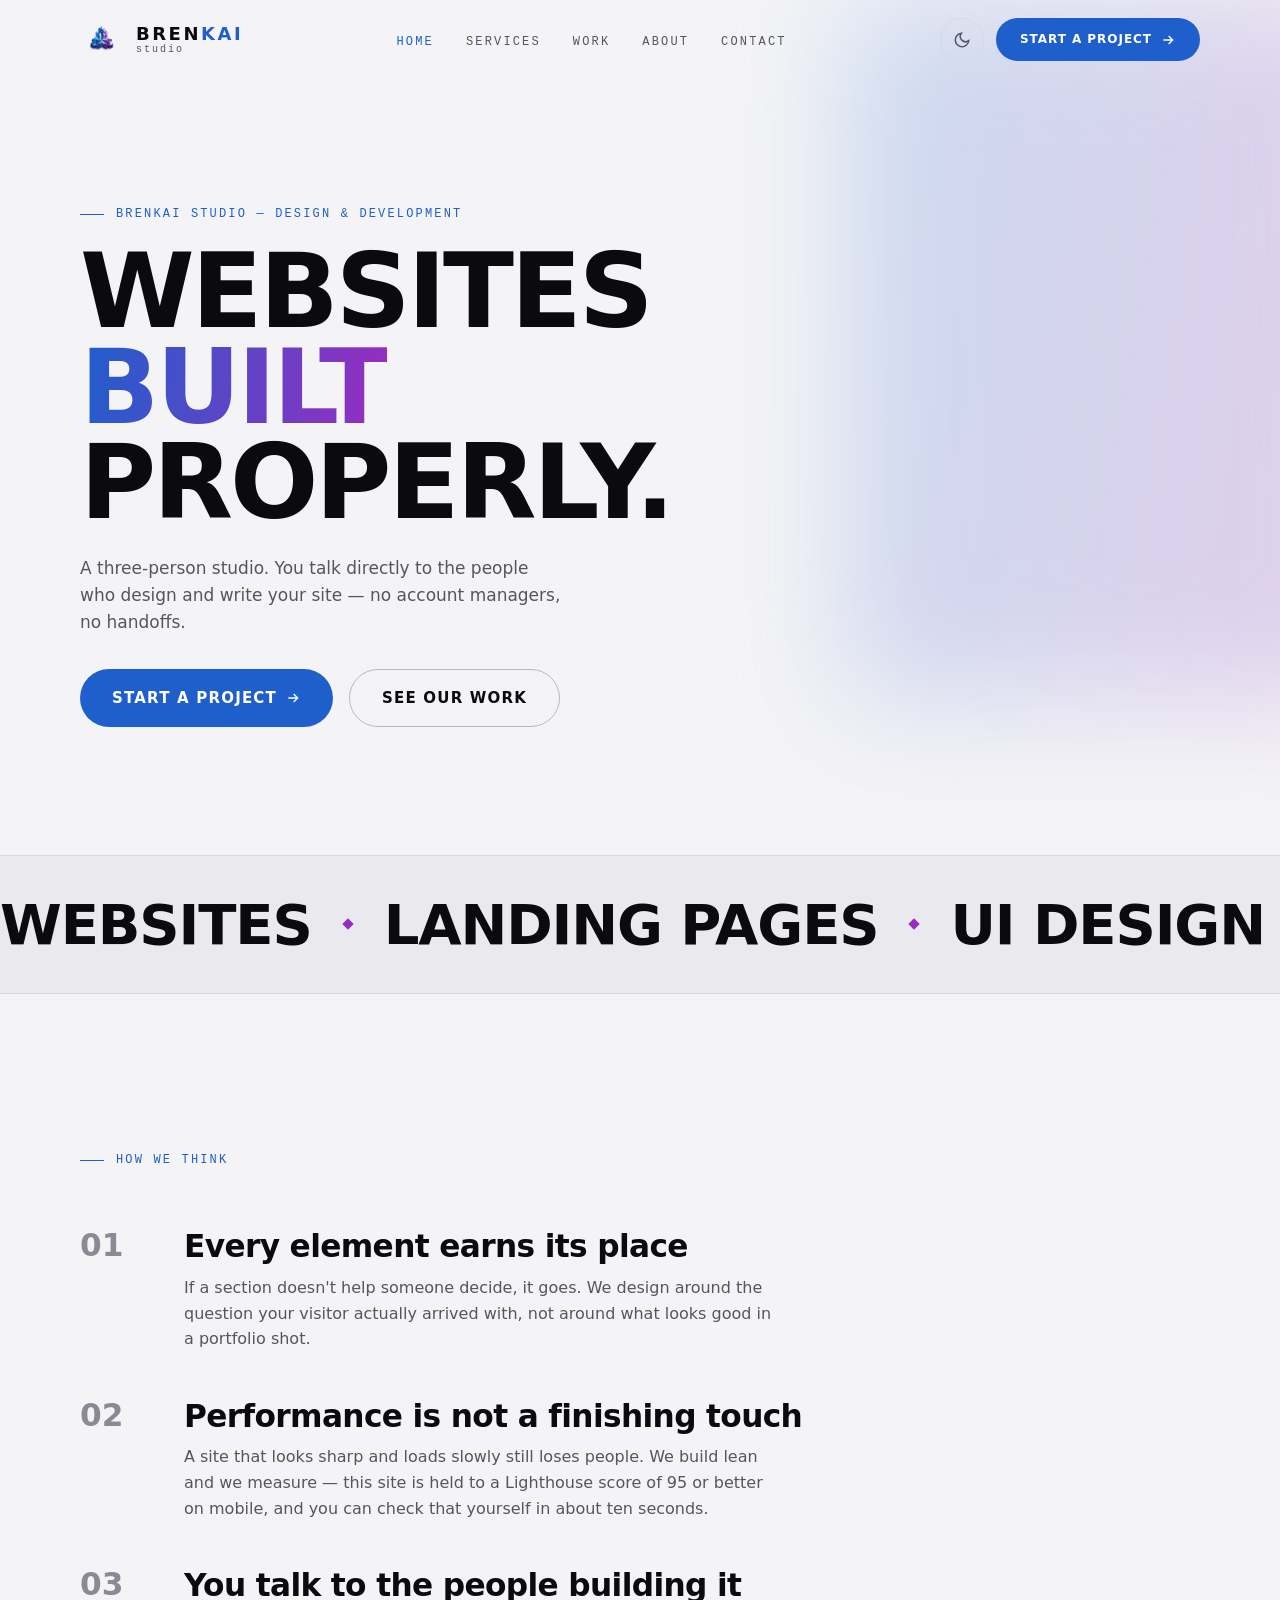
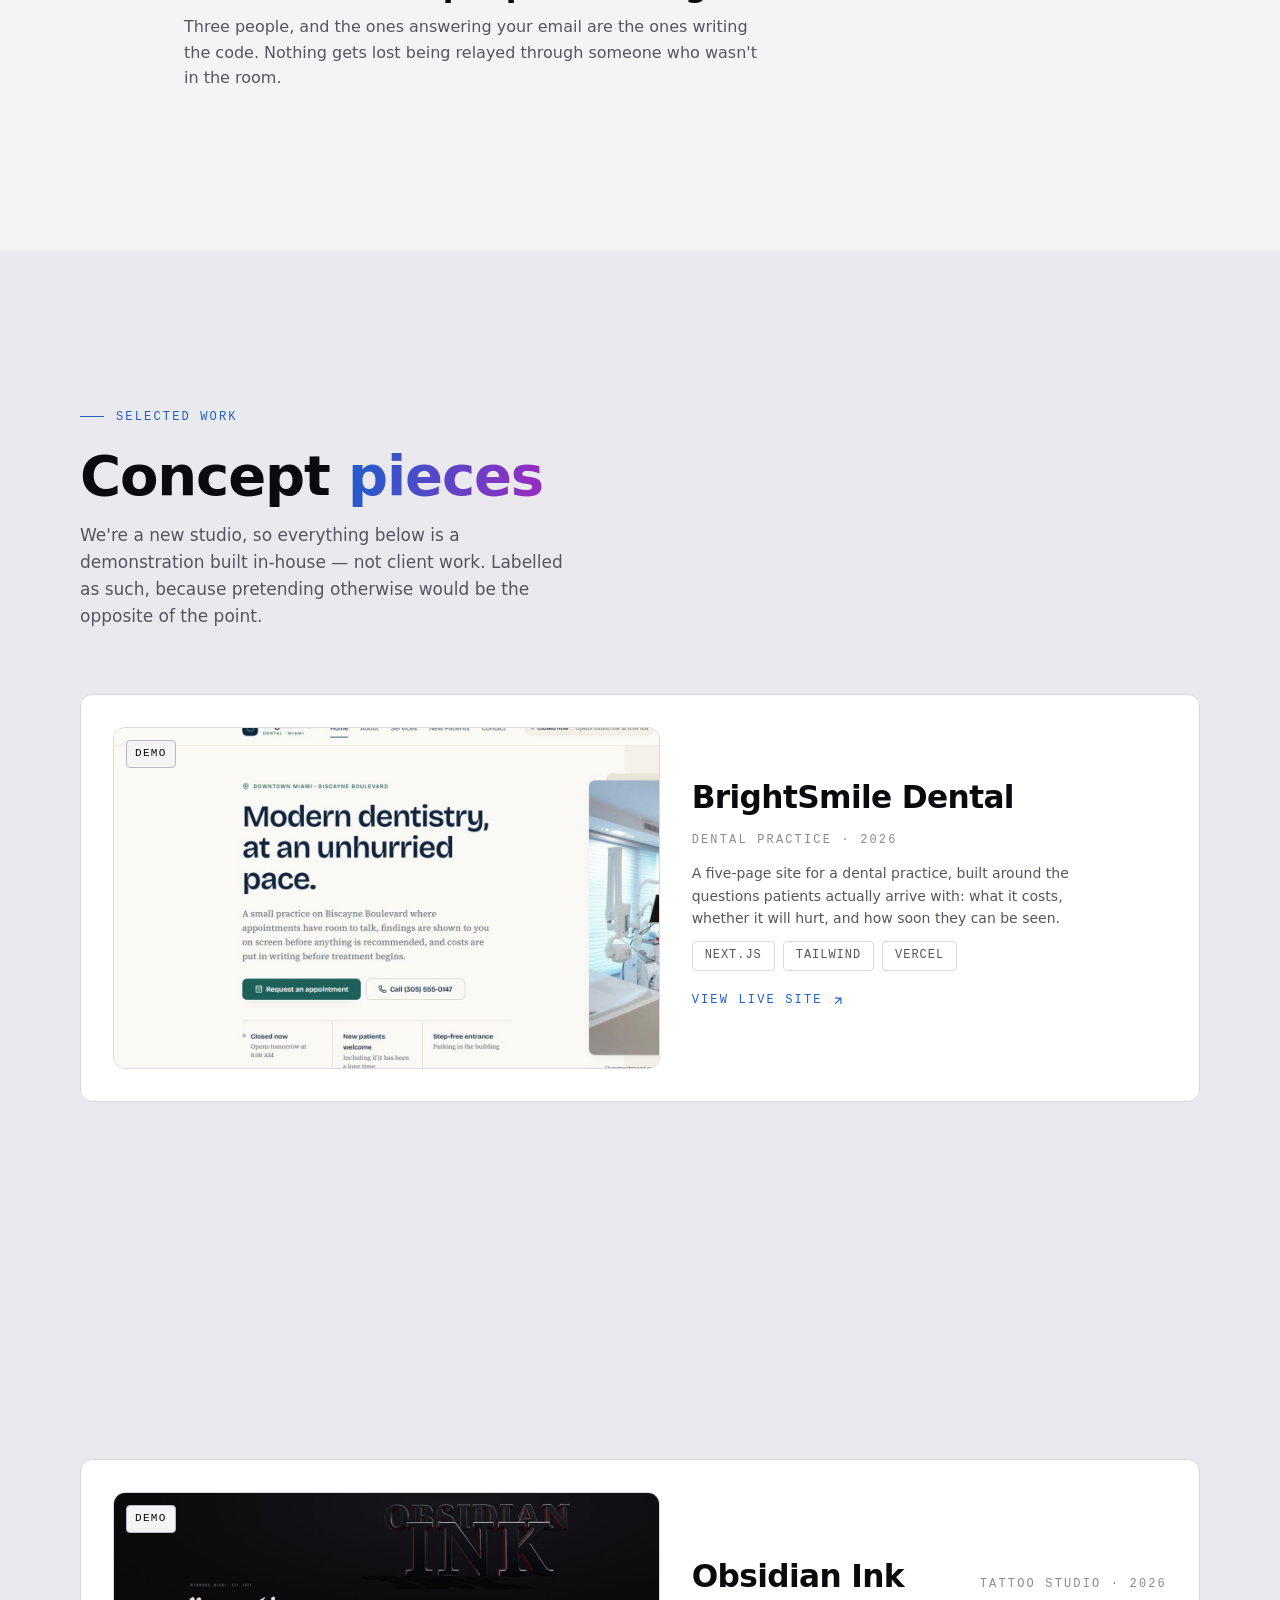
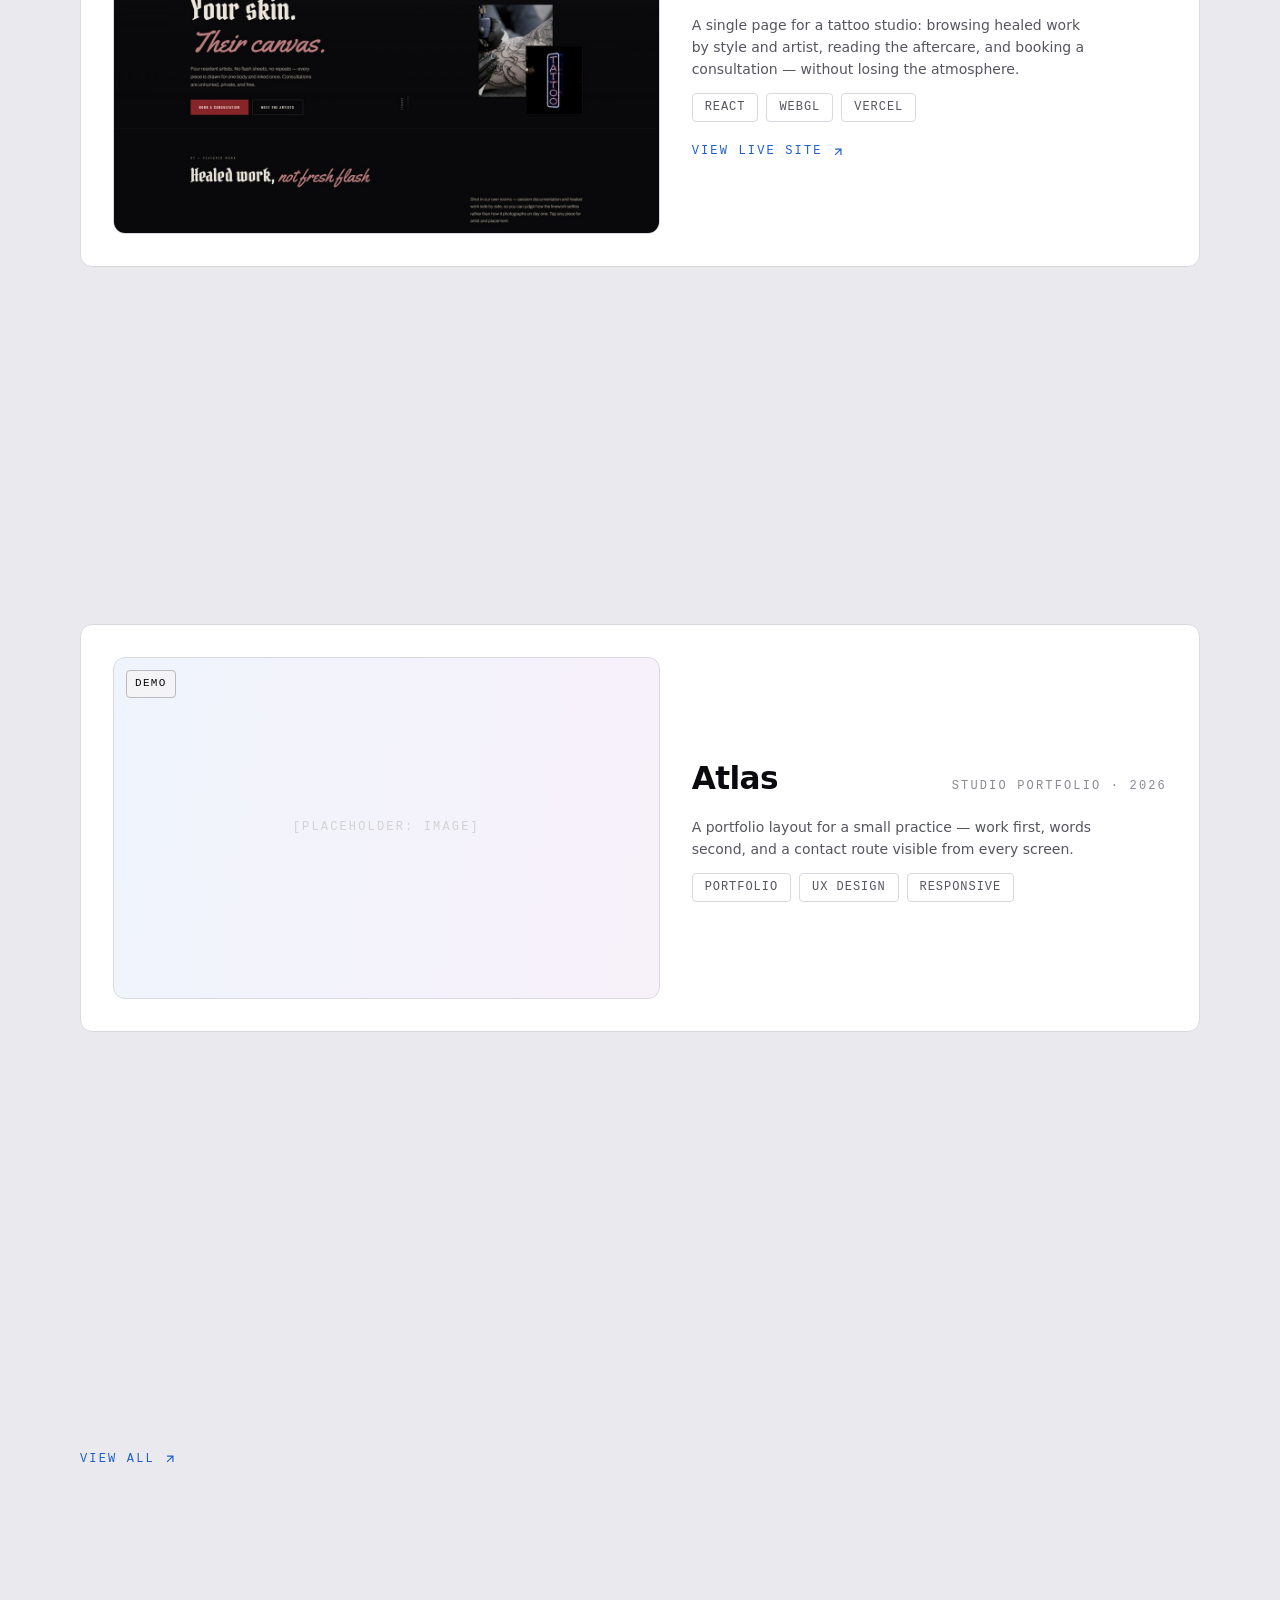
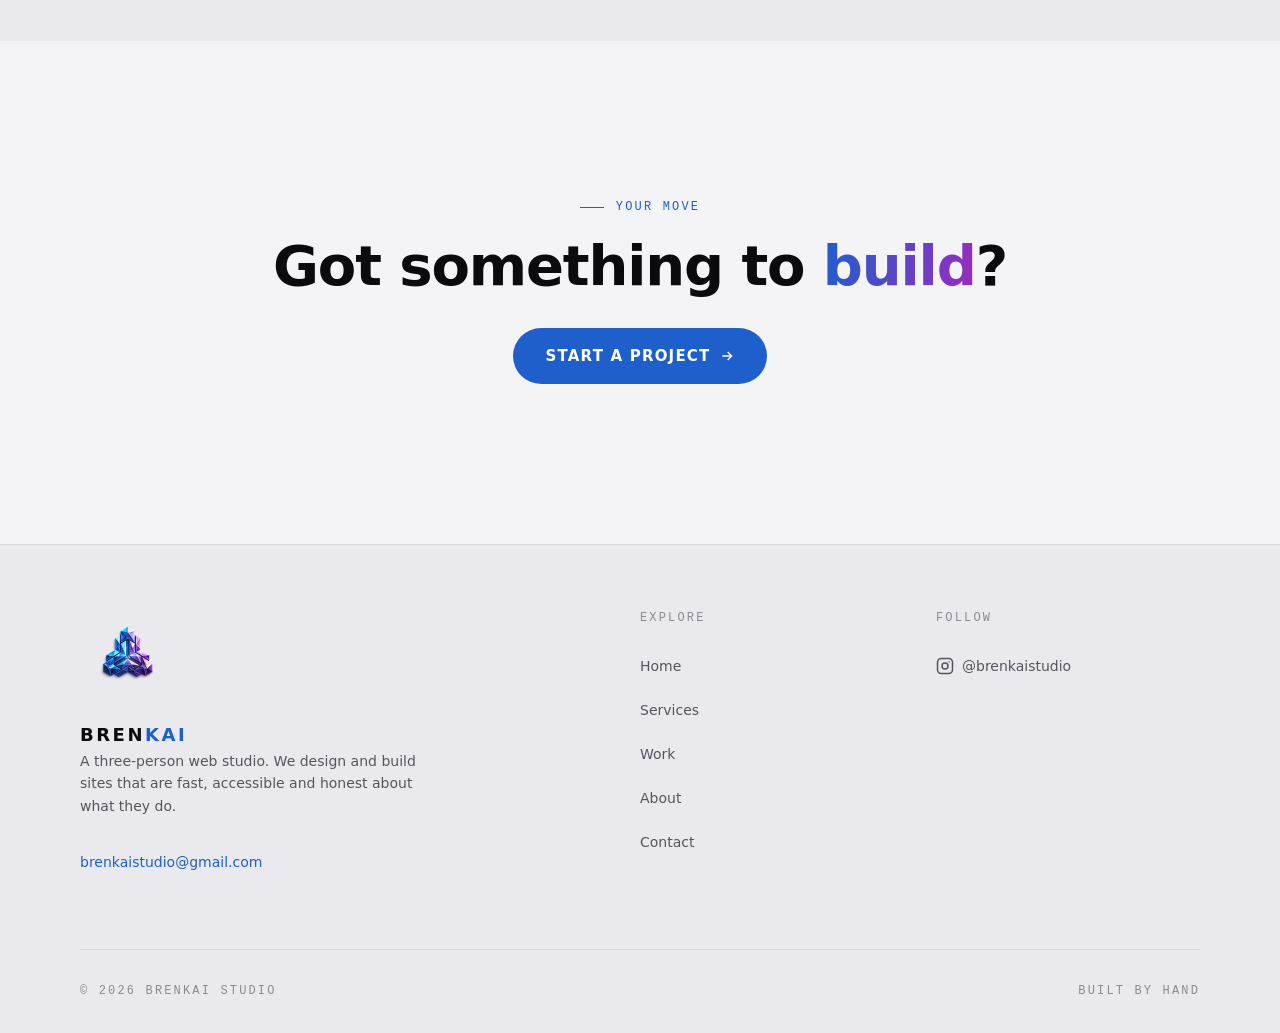
==== index.html @ 3bc38058 "Site institucional do Brenkai Studio 5 paginas estaticas em HTML, CSS e JavaScript puro, sem framewo" ====
<!doctype html>
<html lang="en" class="no-js">
<head>
<meta charset="utf-8">
<meta name="viewport" content="width=device-width, initial-scale=1">
<title>Brenkai Studio — Websites, designed and built properly</title>
<meta name="description" content="A three-person web studio. We design and build fast, accessible websites — and you talk directly to the people writing the code.">

<!-- Open Graph. [PLACEHOLDER: production URL] — fill in at deploy (D32). -->
<meta property="og:type" content="website">
<meta property="og:title" content="Brenkai Studio — Websites, designed and built properly">
<meta property="og:description" content="A three-person web studio. We design and build fast, accessible websites.">
<meta property="og:url" content="[PLACEHOLDER: production URL]">
<meta name="twitter:card" content="summary_large_image">
<link rel="canonical" href="[PLACEHOLDER: production URL]">
<link rel="icon" href="assets/img/favicon.svg" type="image/svg+xml">

<!-- Theme must be applied BEFORE first paint, or the page flashes the wrong
     theme. This is the only inline script in the project (see specs/design.md §13). -->
<script>
  (function () {
    document.documentElement.classList.remove('no-js');
    var t = null;
    try { t = localStorage.getItem('theme'); } catch (e) {}
    if (!t) t = matchMedia('(prefers-color-scheme: light)').matches ? 'light' : 'dark';
    document.documentElement.setAttribute('data-theme', t);
  })();
</script>

<link rel="stylesheet" href="css/tokens.css">
<link rel="stylesheet" href="css/base.css">
<link rel="stylesheet" href="css/layout.css">
<link rel="stylesheet" href="css/components.css">
<link rel="stylesheet" href="css/pages.css">
</head>
<body>

<a class="skip-link" href="#main">Skip to content</a>

<!-- ===== HEADER — duplicated in all 5 pages (D18). Change one, change all. ===== -->
<header class="header" data-header>
  <div class="container header__inner">
    <a class="wordmark" href="index.html" aria-label="Brenkai Studio, home">
      <img class="wordmark__mark" src="assets/img/logo.png" width="192" height="192" alt="" fetchpriority="high">
      <span class="wordmark__text">
        <span class="wordmark__name">Bren<span>kai</span></span>
        <span class="wordmark__sub">studio</span>
      </span>
    </a>

    <nav class="nav" data-nav aria-label="Main">
      <ul class="nav__list">
        <li><a class="nav__link" href="index.html" aria-current="page">Home</a></li>
        <li><a class="nav__link" href="services.html">Services</a></li>
        <li><a class="nav__link" href="work.html">Work</a></li>
        <li><a class="nav__link" href="about.html">About</a></li>
        <li><a class="nav__link" href="contact.html">Contact</a></li>
      </ul>
      <a class="btn btn--primary nav__cta" href="contact.html">
        <span>Start a project</span>
        <svg viewBox="0 0 24 24" fill="none" stroke="currentColor" stroke-width="2" aria-hidden="true"><path d="M5 12h14M13 6l6 6-6 6"/></svg>
      </a>
    </nav>

    <div class="header__actions">
      <button class="theme-toggle" type="button" data-theme-toggle aria-pressed="false" aria-label="Switch to light theme">
        <svg class="theme-toggle__sun" viewBox="0 0 24 24" fill="none" stroke="currentColor" stroke-width="2" aria-hidden="true"><circle cx="12" cy="12" r="4"/><path d="M12 2v2M12 20v2M2 12h2M20 12h2M4.9 4.9l1.4 1.4M17.7 17.7l1.4 1.4M4.9 19.1l1.4-1.4M17.7 6.3l1.4-1.4"/></svg>
        <svg class="theme-toggle__moon" viewBox="0 0 24 24" fill="none" stroke="currentColor" stroke-width="2" aria-hidden="true"><path d="M21 12.8A9 9 0 1111.2 3a7 7 0 009.8 9.8z"/></svg>
      </button>

      <a class="btn btn--primary btn--sm header__cta" href="contact.html">
        <span>Start a project</span>
        <svg viewBox="0 0 24 24" fill="none" stroke="currentColor" stroke-width="2" aria-hidden="true"><path d="M5 12h14M13 6l6 6-6 6"/></svg>
      </a>

      <button class="menu-btn" type="button" data-menu-btn aria-expanded="false" aria-label="Open menu" aria-controls="main-nav">
        <svg class="menu-btn__open" viewBox="0 0 24 24" fill="none" stroke="currentColor" stroke-width="2" aria-hidden="true"><path d="M3 6h18M3 12h18M3 18h18"/></svg>
        <svg class="menu-btn__close" viewBox="0 0 24 24" fill="none" stroke="currentColor" stroke-width="2" aria-hidden="true"><path d="M6 6l12 12M18 6L6 18"/></svg>
      </button>
    </div>
  </div>
</header>

<main id="main">

  <!-- ===== Hero ===== -->
  <section class="hero">
    <div class="hero__shape" aria-hidden="true"></div>
    <div class="container">
      <div class="hero__inner">
        <p class="kicker">Brenkai Studio — design &amp; development</p>
        <h1 class="display-xl">Websites<br><span class="grad">built</span><br>properly.</h1>
        <p class="lede">A three-person studio. You talk directly to the people who design and write your site — no account managers, no handoffs.</p>
        <div class="hero__actions">
          <a class="btn btn--primary" href="contact.html">
            <span>Start a project</span>
            <svg viewBox="0 0 24 24" fill="none" stroke="currentColor" stroke-width="2" aria-hidden="true"><path d="M5 12h14M13 6l6 6-6 6"/></svg>
          </a>
          <a class="btn btn--secondary" href="work.html"><span>See our work</span></a>
        </div>
      </div>
    </div>
  </section>

  <!-- ===== Capabilities marquee ===== -->
  <div class="marquee" aria-hidden="true">
    <div class="marquee__track">
      <div class="marquee__group">
        <span class="marquee__item">Websites</span><span class="marquee__dot"></span>
        <span class="marquee__item">Landing pages</span><span class="marquee__dot"></span>
        <span class="marquee__item">UI design</span><span class="marquee__dot"></span>
        <span class="marquee__item">UX design</span><span class="marquee__dot"></span>
        <span class="marquee__item">Accessibility</span><span class="marquee__dot"></span>
        <span class="marquee__item">Performance</span><span class="marquee__dot"></span>
      </div>
      <div class="marquee__group">
        <span class="marquee__item">Websites</span><span class="marquee__dot"></span>
        <span class="marquee__item">Landing pages</span><span class="marquee__dot"></span>
        <span class="marquee__item">UI design</span><span class="marquee__dot"></span>
        <span class="marquee__item">UX design</span><span class="marquee__dot"></span>
        <span class="marquee__item">Accessibility</span><span class="marquee__dot"></span>
        <span class="marquee__item">Performance</span><span class="marquee__dot"></span>
      </div>
    </div>
  </div>
  <p class="visually-hidden">What we do: websites, landing pages, UI design, UX design, accessibility and performance.</p>

  <!-- ===== Manifesto ===== -->
  <section class="section">
    <div class="container">
      <div class="section__head">
        <p class="kicker">How we think</p>
      </div>

      <ol class="numbered">
        <li class="numbered__item reveal">
          <span class="numbered__num">01</span>
          <div class="numbered__body">
            <h2 class="heading">Every element earns its place</h2>
            <p>If a section doesn't help someone decide, it goes. We design around the question your visitor actually arrived with, not around what looks good in a portfolio shot.</p>
          </div>
        </li>
        <li class="numbered__item reveal">
          <span class="numbered__num">02</span>
          <div class="numbered__body">
            <h2 class="heading">Performance is not a finishing touch</h2>
            <p>A site that looks sharp and loads slowly still loses people. We build lean and we measure — this site is held to a Lighthouse score of 95 or better on mobile, and you can check that yourself in about ten seconds.</p>
          </div>
        </li>
        <li class="numbered__item reveal">
          <span class="numbered__num">03</span>
          <div class="numbered__body">
            <h2 class="heading">You talk to the people building it</h2>
            <p>Three people, and the ones answering your email are the ones writing the code. Nothing gets lost being relayed through someone who wasn't in the room.</p>
          </div>
        </li>
      </ol>
    </div>
  </section>

  <!-- ===== Selected work ===== -->
  <section class="section section--surface">
    <div class="container">
      <div class="section__head">
        <p class="kicker">Selected work</p>
        <h2 class="display-md">Concept <span class="grad">pieces</span></h2>
        <p class="lede" style="margin-top: var(--sp-4)">We're a new studio, so everything below is a demonstration built in-house — not client work. Labelled as such, because pretending otherwise would be the opposite of the point.</p>
      </div>

      <!-- Sticky stack. --stack-i is the inline-style exception allowed by
           specs/site.md §10 — same role as --index on .reveal.
           No .reveal on these cards: the JS writes transform: scale() and the
           two would fight over the same property. -->
      <div class="stack">

        <div class="stack__item" style="--stack-i: 0">
          <article class="project stack__card">
            <div class="project__media">
              <a class="project__media-link" href="https://brightsmile-dental-sage.vercel.app/"
                 target="_blank" rel="noopener noreferrer" tabindex="-1">
                <img class="project__img" src="assets/img/work-brightsmile.jpg" width="1200" height="900"
                     alt="The BrightSmile Dental home page: a headline reading Modern dentistry, at an unhurried pace, with appointment and phone buttons."
                     loading="lazy" decoding="async">
              </a>
              <span class="project__badge">Demo</span>
            </div>
            <div>
              <div class="project__foot">
                <h3 class="project__name">BrightSmile Dental</h3>
                <span class="project__meta">Dental practice · 2026</span>
              </div>
              <p class="project__desc">A five-page site for a dental practice, built around the questions patients actually arrive with: what it costs, whether it will hurt, and how soon they can be seen.</p>
              <div class="project__tags">
                <span class="tag">Next.js</span><span class="tag">Tailwind</span><span class="tag">Vercel</span>
              </div>
              <p class="project__live">
                <a class="link" href="https://brightsmile-dental-sage.vercel.app/" target="_blank" rel="noopener noreferrer">
                  <span>View live site</span>
                  <svg viewBox="0 0 24 24" fill="none" stroke="currentColor" stroke-width="2" aria-hidden="true"><path d="M7 17L17 7M7 7h10v10"/></svg>
                </a>
              </p>
            </div>
          </article>
        </div>

        <div class="stack__item" style="--stack-i: 1">
          <article class="project stack__card">
            <div class="project__media">
              <a class="project__media-link" href="https://obsidian-ink-kappa.vercel.app/"
                 target="_blank" rel="noopener noreferrer" tabindex="-1">
                <img class="project__img" src="assets/img/work-obsidian.jpg" width="1200" height="900"
                     alt="The Obsidian Ink home page: the studio name rendered as heavy three-dimensional lettering above a headline reading Your skin. Their canvas."
                     loading="lazy" decoding="async">
              </a>
              <span class="project__badge">Demo</span>
            </div>
            <div>
              <div class="project__foot">
                <h3 class="project__name">Obsidian Ink</h3>
                <span class="project__meta">Tattoo studio · 2026</span>
              </div>
              <p class="project__desc">A single page for a tattoo studio: browsing healed work by style and artist, reading the aftercare, and booking a consultation — without losing the atmosphere.</p>
              <div class="project__tags">
                <span class="tag">React</span><span class="tag">WebGL</span><span class="tag">Vercel</span>
              </div>
              <p class="project__live">
                <a class="link" href="https://obsidian-ink-kappa.vercel.app/" target="_blank" rel="noopener noreferrer">
                  <span>View live site</span>
                  <svg viewBox="0 0 24 24" fill="none" stroke="currentColor" stroke-width="2" aria-hidden="true"><path d="M7 17L17 7M7 7h10v10"/></svg>
                </a>
              </p>
            </div>
          </article>
        </div>

        <div class="stack__item" style="--stack-i: 2">
          <article class="project stack__card">
            <div class="project__media">
              <div class="project__placeholder" aria-hidden="true"><span>[Placeholder: image]</span></div>
              <span class="project__badge">Demo</span>
            </div>
            <div>
              <div class="project__foot">
                <h3 class="project__name">Atlas</h3>
                <span class="project__meta">Studio portfolio · 2026</span>
              </div>
              <p class="project__desc">A portfolio layout for a small practice — work first, words second, and a contact route visible from every screen.</p>
              <div class="project__tags">
                <span class="tag">Portfolio</span><span class="tag">UX design</span><span class="tag">Responsive</span>
              </div>
            </div>
          </article>
        </div>

      </div>

      <p style="margin-top: var(--sp-12)">
        <a class="link" href="work.html">
          <span>View all</span>
          <svg viewBox="0 0 24 24" fill="none" stroke="currentColor" stroke-width="2" aria-hidden="true"><path d="M7 17L17 7M7 7h10v10"/></svg>
        </a>
      </p>
    </div>
  </section>

  <!-- ===== Closing ===== -->
  <section class="section closing">
    <div class="container">
      <p class="kicker" style="justify-content: center">Your move</p>
      <h2 class="display-md closing__title" style="margin-top: var(--sp-6)">Got something to <span class="grad">build</span>?</h2>
      <a class="btn btn--primary" href="contact.html">
        <span>Start a project</span>
        <svg viewBox="0 0 24 24" fill="none" stroke="currentColor" stroke-width="2" aria-hidden="true"><path d="M5 12h14M13 6l6 6-6 6"/></svg>
      </a>
    </div>
  </section>

</main>

<!-- ===== FOOTER — duplicated in all 5 pages (D18). Change one, change all. ===== -->
<footer class="footer">
  <div class="container">
    <div class="footer__grid">
      <div>
        <img class="footer__logo" src="assets/img/logo.png" width="192" height="192" alt="Brenkai Studio" loading="lazy">
        <span class="wordmark__name">Bren<span>kai</span></span>
        <p class="footer__text">A three-person web studio. We design and build sites that are fast, accessible and honest about what they do.</p>
        <a class="footer__email" href="mailto:brenkaistudio@gmail.com">brenkaistudio@gmail.com</a>
      </div>

      <div>
        <h2 class="footer__title">Explore</h2>
        <nav class="footer__links" aria-label="Footer">
          <a href="index.html">Home</a>
          <a href="services.html">Services</a>
          <a href="work.html">Work</a>
          <a href="about.html">About</a>
          <a href="contact.html">Contact</a>
        </nav>
      </div>

      <div>
        <h2 class="footer__title">Follow</h2>
        <a class="footer__social" href="https://instagram.com/brenkaistudio" target="_blank" rel="noopener noreferrer">
          <svg viewBox="0 0 24 24" fill="none" stroke="currentColor" stroke-width="2" aria-hidden="true"><rect x="2" y="2" width="20" height="20" rx="5"/><circle cx="12" cy="12" r="4"/><circle cx="17.5" cy="6.5" r="1" fill="currentColor" stroke="none"/></svg>
          <span>@brenkaistudio</span>
        </a>
      </div>
    </div>

    <div class="footer__bottom">
      <span>© 2026 Brenkai Studio</span>
      <span>Built by hand</span>
    </div>
  </div>
</footer>

<script type="module" src="js/theme.js"></script>
<script type="module" src="js/nav.js"></script>
<script type="module" src="js/reveal.js"></script>
<script type="module" src="js/stack.js"></script>
</body>
</html>
---- css/tokens.css ----
/* ==========================================================================
   tokens.css — single source of design values
   See specs/design.md §13. Never write a raw value in another stylesheet.
   Components must use SEMANTIC ROLES (--bg-card, --text-body, --on-action),
   never raw tokens (--ink-800, --action). That is what makes theming work
   without duplicating a single component rule.
   ========================================================================== */

:root {
  /* --- Colour: neutrals ------------------------------------------------- */
  --ink-950: #0B0B0F;
  --ink-900: #111116;
  --ink-800: #17171E;
  --ink-700: #22222C;
  --ink-600: #33333F;
  --ink-400: #6E6E7A;
  --ink-300: #A1A1AD;
  --ink-100: #E4E4E9;
  --ink-50:  #F4F4F6;

  /* --- Colour: brand (from the logo). DECORATIVE ONLY.
         These fail contrast — 1.8:1 and 1.9:1. Never put text in them. --- */
  --brand-blue:   #184890;
  --brand-violet: #483078;
  --brand-purple: #601878;

  /* --- Colour: interface (lifted, AA-verified on --ink-950) ------------- */
  --action:      #478AF5;  /* 5.8:1 */
  --action-lift: #6FA4F8;  /* 7.8:1 — LIGHTENS on hover in dark theme */
  --accent:      #D068F3;  /* 6.5:1 */
  --alert:       #FF5C5C;

  --gradient-text: linear-gradient(100deg, var(--action) 0%, var(--accent) 100%);
  --gradient-glow: linear-gradient(100deg, var(--brand-blue) 0%, var(--brand-purple) 100%);

  /* --- Colour: semantic roles — DARK THEME (default) -------------------- */
  --bg-page:      var(--ink-950);
  --bg-surface:   var(--ink-900);
  --bg-card:      var(--ink-800);
  --text-title:   var(--ink-50);
  --text-body:    var(--ink-100);
  --text-muted:   var(--ink-300);
  --text-decor:   var(--ink-400);   /* >=24px only — 3.8:1 */
  --border:       var(--ink-700);
  --border-hover: var(--ink-600);
  --focus-ring:   var(--action);
  --on-action:    var(--ink-950);   /* text on the primary button */

  /* --- Type ------------------------------------------------------------- */
  --font-display: 'Archivo', 'Arial Black', system-ui, sans-serif;
  --font-body:    'Inter', system-ui, -apple-system, 'Segoe UI', sans-serif;
  --font-mono:    'JetBrains Mono', ui-monospace, 'Cascadia Mono', monospace;

  --fs-display-xl: clamp(2.75rem, 1.5rem + 6.25vw, 8rem);
  --fs-display-lg: clamp(2.25rem, 1.3rem + 4.75vw, 5.5rem);
  --fs-display-md: clamp(1.875rem, 1.3rem + 2.9vw, 3.5rem);
  --fs-heading:    clamp(1.5rem, 1.35rem + 0.75vw, 2rem);
  --fs-marquee:    clamp(2rem, 1.4rem + 3vw, 3.5rem);
  --fs-subheading: 1.25rem;
  --fs-body-lg:    1.0625rem;
  --fs-body:       1rem;
  --fs-body-sm:    0.875rem;
  --fs-mono:       0.75rem;

  --lh-display: 0.92;
  --lh-heading: 1.05;
  --lh-body:    1.6;
  --ls-display: -0.03em;
  --ls-heading: -0.02em;
  --ls-mono:    0.18em;
  --ls-button:  0.08em;

  /* --- Space ------------------------------------------------------------ */
  --sp-1: 4px;    --sp-2: 8px;    --sp-3: 12px;   --sp-4: 16px;
  --sp-6: 24px;   --sp-8: 32px;   --sp-12: 48px;  --sp-16: 64px;
  --sp-24: 96px;  --sp-32: 128px; --sp-40: 160px; --sp-50: 200px;

  --section-y:   var(--sp-24);
  --page-x:      20px;
  --content-max: 1440px;
  --measure:     65ch;
  --header-h:    64px;

  /* --- Border & radius -------------------------------------------------- */
  --border-w: 1px;
  --radius-sm:   4px;
  --radius-md:   8px;    /* form fields */
  --radius-lg:   12px;   /* cards, image containers */
  --radius-xl:   20px;
  --radius-pill: 999px;  /* buttons — and only buttons */

  /* --- Motion ----------------------------------------------------------- */
  --dur-fast:   180ms;
  --dur-base:   200ms;
  --dur-slow:   400ms;
  --dur-reveal: 500ms;
  --ease-out:   cubic-bezier(0, 0, 0.2, 1);
  --ease-image: cubic-bezier(.2, .8, .2, 1);
}

/* ==========================================================================
   LIGHT THEME — only the semantic roles change.
   The dark palette does NOT work inverted: --action would drop to 3.4:1 and
   --accent to 3.0:1 on a light background. These are the DARK versions of the
   same hues. Every value below is verified against #F4F4F6.
   ========================================================================== */

:root[data-theme="light"] {
  --bg-page:      #F4F4F6;
  --bg-surface:   #EAEAEE;
  --bg-card:      #FFFFFF;
  --text-title:   #0B0B0F;  /* 17.9:1 */
  --text-body:    #22222C;  /* 14.5:1 */
  --text-muted:   #55555F;  /*  6.6:1 */
  --text-decor:   #8A8A94;  /*  3.1:1 — >=24px only */
  --border:       #D8D8DE;
  --border-hover: #B8B8C2;

  --action:      #1E5FCC;   /* 5.4:1 */
  --action-lift: #17499E;   /* 7.7:1 — DARKENS on hover in light theme */
  --accent:      #9A2BC0;   /* 5.5:1 */
  --alert:       #C41E1E;   /* 5.3:1 — #FF5C5C is only 2.8:1 here */
  --on-action:   #FFFFFF;   /* 5.9:1 on --action */

  /* Decorative shapes lighten: the raw logo colours would read as heavy
     blotches on white. */
  --brand-blue:   #A8C4EC;
  --brand-violet: #BFB0E0;
  --brand-purple: #D4AEE2;

  --focus-ring: var(--action);
}

/* --- Responsive token overrides ----------------------------------------- */
@media (min-width: 768px) {
  :root { --page-x: 40px; }
}

@media (min-width: 1024px) {
  :root {
    --page-x: 80px;
    --section-y: var(--sp-40);
    --header-h: 80px;
  }
}

/* Zeroing durations covers transitions. Marquees and IntersectionObserver
   reveals are switched off separately — see base.css and js/reveal.js. */
@media (prefers-reduced-motion: reduce) {
  :root {
    --dur-fast: 0ms;
    --dur-base: 0ms;
    --dur-slow: 0ms;
    --dur-reveal: 0ms;
  }
}
---- css/base.css ----
/* ==========================================================================
   base.css — reset, fonts, base typography, utilities
   ========================================================================== */

/* --- Fonts ---------------------------------------------------------------
   Self-hosted, no CDN. Place the .woff2 files in assets/fonts/.
   See assets/fonts/README.md for exactly which files to download.
   Until they exist the stacks in tokens.css fall back to system fonts and
   the site stays fully usable.
   ------------------------------------------------------------------------ */

@font-face {
  font-family: 'Archivo';
  src: url('../assets/fonts/archivo-variable.woff2') format('woff2-variations');
  font-weight: 700 900;
  font-style: normal;
  font-display: swap;
}

@font-face {
  font-family: 'Inter';
  src: url('../assets/fonts/inter-variable.woff2') format('woff2-variations');
  font-weight: 400 600;
  font-style: normal;
  font-display: swap;
}

@font-face {
  font-family: 'JetBrains Mono';
  src: url('../assets/fonts/jetbrains-mono-variable.woff2') format('woff2-variations');
  font-weight: 400 500;
  font-style: normal;
  font-display: swap;
}

/* --- Reset --------------------------------------------------------------- */

*,
*::before,
*::after { box-sizing: border-box; }

* { margin: 0; }

html {
  -webkit-text-size-adjust: 100%;
  scroll-behavior: smooth;
  scroll-padding-top: calc(var(--header-h) + var(--sp-6));
}

@media (prefers-reduced-motion: reduce) {
  html { scroll-behavior: auto; }
}

body {
  background-color: var(--bg-page);
  color: var(--text-body);
  font-family: var(--font-body);
  font-size: var(--fs-body);
  line-height: var(--lh-body);
  font-weight: 400;
  -webkit-font-smoothing: antialiased;
  min-height: 100vh;
  overflow-x: hidden;
}

img,
picture,
svg,
video {
  display: block;
  max-width: 100%;
}

input,
button,
textarea,
select { font: inherit; color: inherit; }

button { background: none; border: none; cursor: pointer; }

ul, ol { list-style: none; padding: 0; }

a { color: inherit; text-decoration: none; }

/* --- Focus ---------------------------------------------------------------
   Never remove the outline without a replacement. Not transitioned. --- */

:focus-visible {
  outline: 2px solid var(--focus-ring);
  outline-offset: 2px;
  border-radius: var(--radius-sm);
}

/* --- Base typography ----------------------------------------------------- */

h1, h2, h3, h4 {
  font-family: var(--font-display);
  color: var(--text-title);
  text-wrap: balance;
}

p { text-wrap: pretty; }

.display-xl,
.display-lg {
  font-size: var(--fs-display-lg);
  font-weight: 900;
  line-height: var(--lh-display);
  letter-spacing: var(--ls-display);
  text-transform: uppercase;
}

.display-xl { font-size: var(--fs-display-xl); }

.display-md {
  font-size: var(--fs-display-md);
  font-weight: 800;
  line-height: var(--lh-heading);
  letter-spacing: var(--ls-heading);
}

.heading {
  font-size: var(--fs-heading);
  font-weight: 800;
  line-height: var(--lh-heading);
  letter-spacing: var(--ls-heading);
}

/* The one word per display title that carries the brand gradient.
   Both ends of --gradient-text pass AA, so the text stays legible
   across the whole sweep. */
.grad {
  background: var(--gradient-text);
  -webkit-background-clip: text;
  background-clip: text;
  color: transparent;
}

/* --- Kicker: the mono accent. The studio's signature gesture (D11). ------ */

.kicker {
  display: flex;
  align-items: center;
  gap: var(--sp-3);
  font-family: var(--font-mono);
  font-size: var(--fs-mono);
  font-weight: 500;
  line-height: 1;
  letter-spacing: var(--ls-mono);
  text-transform: uppercase;
  color: var(--action);
}

.kicker::before {
  content: '';
  width: 24px;
  height: 1px;
  background-color: currentColor;
  flex: none;
}

.lede {
  font-size: var(--fs-body-lg);
  color: var(--text-muted);
  max-width: 46ch;
}

.mono {
  font-family: var(--font-mono);
  font-size: var(--fs-mono);
  font-weight: 500;
  letter-spacing: var(--ls-mono);
  text-transform: uppercase;
}

/* --- Utilities ----------------------------------------------------------- */

.measure { max-width: var(--measure); }

.visually-hidden {
  position: absolute;
  width: 1px;
  height: 1px;
  padding: 0;
  margin: -1px;
  overflow: hidden;
  clip: rect(0 0 0 0);
  white-space: nowrap;
  border: 0;
}

.skip-link {
  position: absolute;
  top: var(--sp-2);
  left: var(--sp-2);
  z-index: 100;
  padding: var(--sp-3) var(--sp-4);
  background-color: var(--action);
  color: var(--on-action);
  border-radius: var(--radius-md);
  font-weight: 600;
  transform: translateY(-200%);
}

.skip-link:focus { transform: translateY(0); }

/* --- Scroll reveal -------------------------------------------------------
   Fires once at 20% visibility. Never reverses on scroll back.

   IMPORTANT: .reveal on its own does NOTHING. The hidden state only applies
   once js/reveal.js has added [data-armed]. Content must never depend on a
   script running to become visible — if the JS is blocked, fails to parse,
   or is switched off, the page still reads normally.
   ------------------------------------------------------------------------ */

.reveal[data-armed] {
  opacity: 0;
  transform: translateY(16px);
  transition:
    opacity var(--dur-reveal) var(--ease-out),
    transform var(--dur-reveal) var(--ease-out);
  transition-delay: calc(var(--index, 0) * 60ms);
}

.reveal[data-armed].is-visible {
  opacity: 1;
  transform: none;
}

@media (prefers-reduced-motion: reduce) {
  .reveal[data-armed] {
    opacity: 1;
    transform: none;
    transition: none;
  }
}
---- css/layout.css ----
/* ==========================================================================
   layout.css — container, sections, header, footer
   ========================================================================== */

.container {
  width: 100%;
  max-width: var(--content-max);
  margin-inline: auto;
  padding-inline: var(--page-x);
}

.section { padding-block: var(--section-y); }

.section--tight { padding-block: var(--sp-16); }

.section--surface { background-color: var(--bg-surface); }

.section__head { margin-bottom: var(--sp-12); }

.section__head .kicker { margin-bottom: var(--sp-4); }

@media (min-width: 1024px) {
  .section__head { margin-bottom: var(--sp-16); }
  .section__head .kicker { margin-bottom: var(--sp-6); }
}

/* ==========================================================================
   Header — duplicated across all 5 HTML files by decision (D18).
   Changing it means editing every file. Check each one.
   ========================================================================== */

.header {
  position: fixed;
  inset: 0 0 auto 0;
  z-index: 50;
  height: var(--header-h);
  display: flex;
  align-items: center;
  transition: background-color var(--dur-base) var(--ease-out),
              border-color var(--dur-base) var(--ease-out);
  border-bottom: var(--border-w) solid transparent;
}

.header.is-stuck {
  background-color: color-mix(in srgb, var(--bg-page) 82%, transparent);
  backdrop-filter: blur(12px);
  border-bottom-color: var(--border);
}

.header__inner {
  display: flex;
  align-items: center;
  justify-content: space-between;
  gap: var(--sp-6);
  width: 100%;
}

/* Wordmark = symbol + name (D44).
   44px is below the 64px floor set by D40, but that floor was measured with
   the symbol standing ALONE. Beside the name it only has to accompany, and
   the faceted silhouette still reads at 44px — verified. The inner </> is
   lost at this size, which is fine; the name carries identification.
   44px also equals the minimum tap target, so the whole lockup is one
   comfortable target. */
.wordmark {
  display: flex;
  flex-direction: row;
  align-items: center;
  gap: var(--sp-3);
  min-height: 44px;
  line-height: 1;
}

.wordmark__mark {
  width: 44px;
  height: 44px;
  flex: none;
}

.wordmark__text {
  display: flex;
  flex-direction: column;
  justify-content: center;
}

.wordmark__name {
  display: block;
  font-family: var(--font-display);
  font-weight: 900;
  font-size: 1.125rem;
  letter-spacing: 0.14em;
  text-transform: uppercase;
  color: var(--text-title);
}

.wordmark__name span { color: var(--action); }

.wordmark__sub {
  display: block;
  margin-top: 2px;
  font-family: var(--font-mono);
  font-size: 0.625rem;
  font-weight: 400;
  letter-spacing: 0.2em;
  text-transform: lowercase;
  color: var(--text-muted);
}

.header__actions {
  display: flex;
  align-items: center;
  gap: var(--sp-3);
}

/* --- Navigation ---------------------------------------------------------- */

.nav__list {
  display: flex;
  align-items: center;
  gap: var(--sp-8);
}

.nav__link {
  font-family: var(--font-mono);
  font-size: var(--fs-mono);
  font-weight: 500;
  letter-spacing: var(--ls-mono);
  text-transform: uppercase;
  color: var(--text-muted);
  transition: color var(--dur-fast) var(--ease-out);
}

.nav__link:hover { color: var(--text-title); }

.nav__link[aria-current='page'] { color: var(--action); }

/* --- Theme toggle -------------------------------------------------------- */

.theme-toggle {
  display: grid;
  place-items: center;
  width: 44px;   /* minimum tap target */
  height: 44px;
  border-radius: var(--radius-pill);
  border: var(--border-w) solid var(--border);
  color: var(--text-muted);
  transition: color var(--dur-fast) var(--ease-out),
              border-color var(--dur-fast) var(--ease-out);
}

.theme-toggle:hover {
  color: var(--text-title);
  border-color: var(--border-hover);
}

.theme-toggle svg { width: 18px; height: 18px; }

.theme-toggle__moon { display: none; }
:root[data-theme='light'] .theme-toggle__sun { display: none; }
:root[data-theme='light'] .theme-toggle__moon { display: block; }

/* --- Mobile menu --------------------------------------------------------- */

.menu-btn {
  display: grid;
  place-items: center;
  width: 44px;
  height: 44px;
  color: var(--text-title);
}

.menu-btn svg { width: 22px; height: 22px; }

.menu-btn__close { display: none; }
.menu-btn[aria-expanded='true'] .menu-btn__open { display: none; }
.menu-btn[aria-expanded='true'] .menu-btn__close { display: block; }

@media (max-width: 1023px) {
  /* Below desktop the header is wordmark + toggle + menu button only.
     The CTA lives inside the open menu (.nav__cta) instead — leaving it in
     the bar pushes the menu button off the right edge.
     Needs .header__actions to outrank `.btn { display: inline-flex }`. */
  .header__actions .header__cta { display: none; }

  /* The open menu is a fixed overlay, but it lives INSIDE .header in the
     markup. The header is its own stacking context, so the menu would paint
     over its own siblings — hiding the wordmark and, fatally, the close
     button. Lifting them above the overlay keeps the menu closable. */
  .wordmark,
  .header__actions {
    position: relative;
    z-index: 45;
  }

  .nav {
    position: fixed;
    inset: 0;
    z-index: 40;
    display: flex;
    flex-direction: column;
    justify-content: center;
    padding: var(--sp-16) var(--page-x) var(--sp-12);
    background-color: var(--bg-page);
    opacity: 0;
    transform: scale(0.98);
    visibility: hidden;
    transition: opacity 250ms var(--ease-out),
                transform 250ms var(--ease-out),
                visibility 250ms;
  }

  .nav.is-open {
    opacity: 1;
    transform: none;
    visibility: visible;
  }

  .nav__list {
    flex-direction: column;
    align-items: flex-start;
    gap: var(--sp-6);
  }

  .nav__link {
    font-family: var(--font-display);
    font-size: var(--fs-display-md);
    font-weight: 800;
    letter-spacing: var(--ls-heading);
    text-transform: none;
    color: var(--text-title);
  }

  .nav__cta { margin-top: var(--sp-12); }
}

@media (min-width: 1024px) {
  .menu-btn { display: none; }
  /* Needs .nav to outrank `.btn { display: inline-flex }`, which loads
     later in components.css. A bare .nav__cta loses that tie. */
  .nav .nav__cta { display: none; }
}

/* ==========================================================================
   Footer
   ========================================================================== */

.footer {
  background-color: var(--bg-surface);
  border-top: var(--border-w) solid var(--border);
  padding-block: var(--sp-16) var(--sp-8);
}

.footer__grid {
  display: grid;
  gap: var(--sp-12);
  margin-bottom: var(--sp-16);
}

@media (min-width: 768px) {
  .footer__grid { grid-template-columns: 2fr 1fr 1fr; gap: var(--sp-8); }
}

/* The footer shows the symbol at its largest (D44). */
.footer__logo {
  width: 96px;
  height: 96px;
  margin-bottom: var(--sp-4);
}

.footer__text {
  color: var(--text-muted);
  font-size: var(--fs-body-sm);
  max-width: 38ch;
  margin-bottom: var(--sp-6);
}

/* padding-block on these link groups is what gets the tap target to 44px
   without making the type bigger. Don't remove it. */
.footer__email {
  display: inline-flex;
  align-items: center;
  min-height: 44px;
  color: var(--action);
  font-size: var(--fs-body-sm);
  border-bottom: var(--border-w) solid transparent;
  transition: border-color var(--dur-fast) var(--ease-out);
}

.footer__email:hover { border-bottom-color: currentColor; }

.footer__title {
  margin-bottom: var(--sp-4);
  font-family: var(--font-mono);
  font-size: var(--fs-mono);
  font-weight: 500;
  letter-spacing: var(--ls-mono);
  text-transform: uppercase;
  color: var(--text-decor);
}

/* gap is 0 on purpose: the 11px padding on each link supplies both the
   44px tap target and the visual rhythm. Adding gap back double-spaces it. */
.footer__links {
  display: flex;
  flex-direction: column;
  gap: 0;
}

.footer__links a {
  display: flex;
  align-items: center;
  min-height: 44px;
  color: var(--text-muted);
  font-size: var(--fs-body-sm);
  transition: color var(--dur-fast) var(--ease-out);
}

.footer__links a:hover { color: var(--text-title); }

.footer__social {
  display: inline-flex;
  align-items: center;
  min-height: 44px;
  gap: var(--sp-2);
  color: var(--text-muted);
  font-size: var(--fs-body-sm);
  transition: color var(--dur-fast) var(--ease-out);
}

.footer__social:hover { color: var(--action); }
.footer__social svg { width: 18px; height: 18px; }

.footer__bottom {
  display: flex;
  flex-wrap: wrap;
  justify-content: space-between;
  gap: var(--sp-4);
  padding-top: var(--sp-8);
  border-top: var(--border-w) solid var(--border);
  font-family: var(--font-mono);
  font-size: var(--fs-mono);
  letter-spacing: var(--ls-mono);
  text-transform: uppercase;
  color: var(--text-decor);
}
---- css/components.css ----
/* ==========================================================================
   components.css — buttons, cards, fields, marquee, tags
   ========================================================================== */

/* --- Buttons -------------------------------------------------------------
   Pill radius (D36). The primary button is the ONLY element in the whole
   site allowed a filled saturated background — the entire palette lives in
   the blue/purple band, so the CTA stands out by LUMINANCE, not by hue.
   Give any card, tag or icon a filled colour background and the CTA dies.
   ------------------------------------------------------------------------ */

.btn {
  display: inline-flex;
  align-items: center;
  justify-content: center;
  gap: var(--sp-2);
  padding: var(--sp-4) var(--sp-8);
  min-height: 44px;
  border-radius: var(--radius-pill);
  font-family: var(--font-body);
  font-size: 0.9375rem;
  font-weight: 600;
  letter-spacing: var(--ls-button);
  text-transform: uppercase;
  white-space: nowrap;
  transition: background-color var(--dur-fast) var(--ease-out),
              border-color var(--dur-fast) var(--ease-out),
              color var(--dur-fast) var(--ease-out),
              transform var(--dur-fast) var(--ease-out);
}

.btn svg {
  width: 16px;
  height: 16px;
  transition: transform var(--dur-fast) var(--ease-out);
}

.btn:hover svg { transform: translateX(3px); }
.btn:active { transform: scale(0.98); }

.btn--primary {
  background-color: var(--action);
  color: var(--on-action);
}

/* Dark theme: lightens. Light theme: darkens (tokens.css handles the swap).
   Darkening in dark theme would drop the label to 4.1:1 — below AA. */
.btn--primary:hover { background-color: var(--action-lift); }

.btn--secondary {
  border: var(--border-w) solid var(--border-hover);
  color: var(--text-title);
}

.btn--secondary:hover {
  border-color: var(--action);
  color: var(--action);
}

.btn[disabled] {
  opacity: 0.4;
  cursor: not-allowed;
  pointer-events: none;
}

.btn--sm {
  padding: var(--sp-3) var(--sp-6);
  font-size: var(--fs-mono);
  min-height: 40px;
}

/* Text link — the tertiary action */
.link {
  display: inline-flex;
  align-items: center;
  min-height: 44px;   /* tap target */
  gap: var(--sp-2);
  position: relative;
  font-family: var(--font-mono);
  font-size: var(--fs-mono);
  font-weight: 500;
  letter-spacing: var(--ls-mono);
  text-transform: uppercase;
  color: var(--action);
}

.link::after {
  content: '';
  position: absolute;
  left: 0;
  bottom: -4px;
  width: 100%;
  height: 1px;
  background-color: currentColor;
  transform: scaleX(0);
  transform-origin: left;
  transition: transform var(--dur-fast) var(--ease-out);
}

.link:hover::after { transform: scaleX(1); }
.link svg { width: 14px; height: 14px; }

/* --- Cards ---------------------------------------------------------------
   No shadow, in either theme (D13). Depth comes from surface + border.
   ------------------------------------------------------------------------ */

.card {
  padding: var(--sp-6);
  background-color: var(--bg-card);
  border: var(--border-w) solid var(--border);
  border-radius: var(--radius-lg);
  transition: border-color var(--dur-base) var(--ease-out),
              transform var(--dur-base) var(--ease-out);
}

.card:hover {
  border-color: var(--border-hover);
  transform: translateY(-2px);
}

.card__title { margin-bottom: var(--sp-3); }

.card__text {
  color: var(--text-muted);
  font-size: var(--fs-body-sm);
}

@media (min-width: 1024px) {
  .card { padding: var(--sp-8); }
}

/* --- Numbered list (manifesto, process) ---------------------------------- */

.numbered { display: grid; gap: var(--sp-8); }

@media (min-width: 1024px) {
  .numbered { gap: var(--sp-12); }
}

.numbered__item {
  display: grid;
  gap: var(--sp-3);
  grid-template-columns: 1fr;
}

@media (min-width: 768px) {
  .numbered__item {
    grid-template-columns: 80px 1fr;
    gap: var(--sp-6);
    align-items: start;
  }
}

.numbered__num {
  font-family: var(--font-display);
  font-size: var(--fs-heading);
  font-weight: 900;
  color: var(--text-decor);
  line-height: 1;
}

.numbered__body p {
  margin-top: var(--sp-3);
  color: var(--text-muted);
  max-width: 58ch;
}

/* --- Service row ---------------------------------------------------------
   Not a card: a row with a top divider. Only 2 services (D23), so each one
   gets enlarged treatment — two thin rows would leave the page empty.
   ------------------------------------------------------------------------ */

.service {
  display: grid;
  gap: var(--sp-4);
  padding-block: var(--sp-12);
  border-top: var(--border-w) solid var(--border);
}

.service__num {
  font-family: var(--font-mono);
  font-size: var(--fs-mono);
  font-weight: 500;
  letter-spacing: var(--ls-mono);
  color: var(--text-decor);
}

.service__title { color: var(--text-title); }

.service__text {
  color: var(--text-muted);
  max-width: 56ch;
}

.service__list {
  display: flex;
  flex-wrap: wrap;
  gap: var(--sp-2);
  margin-top: var(--sp-4);
}

@media (min-width: 1024px) {
  .service {
    grid-template-columns: 80px minmax(280px, 1fr) minmax(320px, 1.2fr);
    gap: var(--sp-8);
    align-items: start;
    padding-block: var(--sp-16);
  }
  .service__num { padding-top: var(--sp-2); }
}

/* --- Tags ----------------------------------------------------------------
   Outlined, never filled — a filled tag would compete with the CTA.
   ------------------------------------------------------------------------ */

.tag {
  display: inline-block;
  padding: var(--sp-1) var(--sp-3);
  border: var(--border-w) solid var(--border);
  border-radius: var(--radius-sm);
  font-family: var(--font-mono);
  font-size: var(--fs-mono);
  font-weight: 500;
  letter-spacing: 0.08em;
  text-transform: uppercase;
  color: var(--text-muted);
}

/* --- Project card --------------------------------------------------------
   The image is the card. Description and tags stay permanently visible
   below 1024px so nothing depends on hover for touch users.
   ------------------------------------------------------------------------ */

.project__media {
  display: block;
  position: relative;
  overflow: hidden;
  border-radius: var(--radius-lg);
  aspect-ratio: 4 / 3;
  background-color: var(--bg-card);
  border: var(--border-w) solid var(--border);
}

/* Wraps the image only, on cards that are live somewhere.
   tabindex="-1" keeps it out of the tab order: "View live site" below is
   already the keyboard route to the same URL, and two stops on one card is
   noise. The image keeps its alt, so screen readers still get the
   description in browse mode. */
.project__media-link {
  display: block;
  width: 100%;
  height: 100%;
}

.project__img {
  width: 100%;
  height: 100%;
  object-fit: cover;
  filter: saturate(0.9);
  transition: transform var(--dur-slow) var(--ease-image),
              filter var(--dur-slow) var(--ease-image);
}

.project:hover .project__img {
  transform: scale(1.02);
  filter: saturate(1);
}

/* Placeholder block used until real project imagery exists (D33) */
.project__placeholder {
  position: absolute;
  inset: 0;
  display: grid;
  place-content: center;
  gap: var(--sp-2);
  text-align: center;
  background-image: var(--gradient-glow);
  opacity: 0.18;
}

.project__placeholder span {
  font-family: var(--font-mono);
  font-size: var(--fs-mono);
  letter-spacing: var(--ls-mono);
  text-transform: uppercase;
  color: var(--text-title);
}

/* Demo badge — mandatory while no real client work exists (D22, S01) */
.project__badge {
  position: absolute;
  top: var(--sp-3);
  left: var(--sp-3);
  padding: var(--sp-1) var(--sp-2);
  background-color: var(--bg-page);
  border: var(--border-w) solid var(--border-hover);
  border-radius: var(--radius-sm);
  font-family: var(--font-mono);
  font-size: 0.6875rem;
  font-weight: 500;
  letter-spacing: 0.12em;
  text-transform: uppercase;
  color: var(--text-title);
}

.project__foot {
  display: flex;
  flex-wrap: wrap;
  align-items: baseline;
  justify-content: space-between;
  gap: var(--sp-2);
  margin-top: var(--sp-4);
}

.project__name {
  font-family: var(--font-display);
  font-size: var(--fs-heading);
  font-weight: 800;
  letter-spacing: var(--ls-heading);
  color: var(--text-title);
}

.project__meta {
  font-family: var(--font-mono);
  font-size: var(--fs-mono);
  font-weight: 500;
  letter-spacing: var(--ls-mono);
  text-transform: uppercase;
  color: var(--text-decor);
}

.project__desc {
  margin-top: var(--sp-3);
  color: var(--text-muted);
  font-size: var(--fs-body-sm);
  max-width: 46ch;
}

.project__tags {
  display: flex;
  flex-wrap: wrap;
  gap: var(--sp-2);
  margin-top: var(--sp-3);
}

/* Only on cards that are actually live somewhere. A visitable link is
   stronger proof than any screenshot. */
.project__live { margin-top: var(--sp-2); }

/* --- Sticky stacking cards -----------------------------------------------
   Each card sits in its own 85vh track and sticks while the next one slides
   over it. The scale-down is written by js/stack.js — see that file for the
   formula. Without JS the cards still stack and stick; they just don't shrink.

   The card needs an opaque surface, otherwise the one underneath shows
   through and the stack reads as overlapping text. This is the one place a
   project card gets a background (design.md §7 otherwise says the image IS
   the card).
   ------------------------------------------------------------------------ */

.stack__item {
  height: 85vh;
  /* The sticky child resolves against this track, not the section */
  position: relative;
}

.stack__card {
  position: sticky;
  /* 6rem base + 28px per card, so the stacked edges stay visible */
  top: calc(6rem + var(--stack-i, 0) * 28px);
  display: grid;
  gap: var(--sp-6);
  padding: var(--sp-6);
  background-color: var(--bg-card);
  border: var(--border-w) solid var(--border);
  border-radius: var(--radius-lg);
  /* Scaling from the top edge keeps the stacked headers aligned */
  transform-origin: 50% 0%;
  will-change: transform;
}

.stack__card .project__media { aspect-ratio: 16 / 10; }

.stack__card .project__foot { margin-top: 0; }

@media (min-width: 768px) {
  .stack__card {
    grid-template-columns: 1.15fr 1fr;
    align-items: center;
    gap: var(--sp-8);
    padding: var(--sp-8);
  }
}

@media (min-width: 1024px) {
  .stack__card { top: calc(8rem + var(--stack-i, 0) * 28px); }
}

/* Reduced motion: no scale, and the tracks collapse so the section stops
   demanding 85vh of scroll per card. */
@media (prefers-reduced-motion: reduce) {
  .stack__item { height: auto; margin-bottom: var(--sp-12); }
  .stack__card { position: static; transform: none; will-change: auto; }
}

/* --- Marquee -------------------------------------------------------------
   Pauses on hover and on focus. Fully stopped under reduced motion.
   ------------------------------------------------------------------------ */

.marquee {
  overflow: hidden;
  padding-block: var(--sp-6);
  border-block: var(--border-w) solid var(--border);
  background-color: var(--bg-surface);
  -webkit-user-select: none;
  user-select: none;
}

.marquee__track {
  display: flex;
  width: max-content;
  animation: marquee-scroll 40s linear infinite;
}

.marquee:hover .marquee__track,
.marquee:focus-within .marquee__track { animation-play-state: paused; }

.marquee__group {
  display: flex;
  align-items: center;
  gap: var(--sp-8);
  padding-right: var(--sp-8);
  flex: none;
}

.marquee__item {
  font-family: var(--font-display);
  font-size: var(--fs-marquee);
  font-weight: 800;
  letter-spacing: var(--ls-heading);
  text-transform: uppercase;
  color: var(--text-title);
  white-space: nowrap;
}

.marquee__dot {
  width: 8px;
  height: 8px;
  flex: none;
  background-color: var(--accent);
  transform: rotate(45deg);
}

@keyframes marquee-scroll {
  from { transform: translateX(0); }
  to   { transform: translateX(-50%); }
}

@media (prefers-reduced-motion: reduce) {
  .marquee__track { animation: none; }
  .marquee { overflow-x: auto; }
}

@media (max-width: 767px) {
  .marquee__track { animation-duration: 80s; }
  .marquee__item { font-size: 2rem; }
}

/* --- Form ----------------------------------------------------------------
   Fields use --radius-md (8px), NOT pill. Pill signals action; a rounded
   rectangle signals data entry. Same radius on both turns the form into
   a soup of capsules.
   ------------------------------------------------------------------------ */

.field { margin-bottom: var(--sp-6); }

.field__label {
  display: block;
  margin-bottom: var(--sp-2);
  font-family: var(--font-mono);
  font-size: var(--fs-mono);
  font-weight: 500;
  letter-spacing: var(--ls-mono);
  text-transform: uppercase;
  color: var(--text-muted);
}

.field__req { color: var(--accent); }

.field__input,
.field__textarea {
  width: 100%;
  padding: var(--sp-3) var(--sp-4);
  min-height: 48px;
  background-color: var(--bg-card);
  border: var(--border-w) solid var(--border);
  border-radius: var(--radius-md);
  color: var(--text-body);
  transition: border-color var(--dur-fast) var(--ease-out);
}

.field__textarea {
  min-height: 160px;
  resize: vertical;
}

.field__input::placeholder,
.field__textarea::placeholder { color: var(--text-decor); }

.field__input:hover,
.field__textarea:hover { border-color: var(--border-hover); }

.field__input:focus,
.field__textarea:focus {
  outline: none;
  border-color: var(--action);
  box-shadow: 0 0 0 1px var(--action);
}

.field__input[aria-invalid='true'],
.field__textarea[aria-invalid='true'] { border-color: var(--alert); }

/* Errors are never communicated by colour alone — there is always text. */
.field__error {
  display: block;
  margin-top: var(--sp-2);
  font-size: var(--fs-body-sm);
  color: var(--alert);
}

.field__error:empty { display: none; }

/* Honeypot — hidden from humans, left in the tab order out of the way */
.field--trap {
  position: absolute;
  left: -9999px;
  width: 1px;
  height: 1px;
  overflow: hidden;
}

.form__note {
  margin-top: var(--sp-4);
  font-size: var(--fs-body-sm);
  color: var(--text-muted);
  max-width: 46ch;
}

.form__status {
  margin-top: var(--sp-4);
  font-size: var(--fs-body-sm);
}

.form__status--ok { color: var(--action); }
.form__status--err { color: var(--alert); }
---- css/pages.css ----
/* ==========================================================================
   pages.css — page-specific layout
   ========================================================================== */

/* --- Page header (inner pages) ------------------------------------------- */

.page-head {
  padding-top: calc(var(--header-h) + var(--sp-16));
  padding-bottom: var(--sp-16);
}

@media (min-width: 1024px) {
  .page-head {
    padding-top: calc(var(--header-h) + var(--sp-24));
    padding-bottom: var(--sp-24);
  }
}

.page-head .kicker { margin-bottom: var(--sp-6); }
.page-head h1 { margin-bottom: var(--sp-8); }

/* --- Hero (home) --------------------------------------------------------- */

.hero {
  position: relative;
  padding-top: calc(var(--header-h) + var(--sp-16));
  padding-bottom: var(--sp-24);
  overflow: hidden;
}

.hero__inner { position: relative; z-index: 1; }

.hero .kicker { margin-bottom: var(--sp-6); }
.hero h1 { margin-bottom: var(--sp-6); }
.hero .lede { margin-bottom: var(--sp-8); }

.hero__actions {
  display: flex;
  flex-wrap: wrap;
  gap: var(--sp-4);
}

/* Decorative faceted shape — echoes the logo's geometry without redrawing
   it. aria-hidden, so no contrast requirement. */
.hero__shape {
  position: absolute;
  z-index: 0;
  pointer-events: none;
  border-radius: var(--radius-xl);
  background-image: var(--gradient-glow);
  filter: blur(60px);
  opacity: 0.5;
  inset: -10% -40% auto auto;
  width: 90vw;
  height: 60vh;
}

@media (min-width: 1024px) {
  .hero {
    padding-top: calc(var(--header-h) + var(--sp-32));
    padding-bottom: var(--sp-32);
  }
  .hero__inner { max-width: 55%; }
  .hero__shape {
    inset: 0 -8% auto auto;
    width: 42vw;
    height: 78vh;
    opacity: 0.55;
  }
}

/* --- Work grid -----------------------------------------------------------
   Asymmetric on desktop: the right column drops 96px. Below 768px it is a
   plain stack, and description + tags are always visible (no hover-only
   information for touch users).
   ------------------------------------------------------------------------ */

.work-grid {
  display: grid;
  gap: var(--sp-16);
}

@media (min-width: 768px) {
  .work-grid {
    grid-template-columns: 1fr 1fr;
    gap: var(--sp-16) var(--sp-12);
  }
  .work-grid > :nth-child(even) { margin-top: var(--sp-24); }
}

/* --- About --------------------------------------------------------------- */

.about-grid { display: grid; gap: var(--sp-12); }

@media (min-width: 1024px) {
  .about-grid {
    grid-template-columns: 1fr 1fr;
    gap: var(--sp-16);
    align-items: center;
  }
}

.about-grid__text p + p { margin-top: var(--sp-4); }
.about-grid__text p { color: var(--text-muted); max-width: 54ch; }

.about-visual {
  aspect-ratio: 4 / 3;
  border-radius: var(--radius-lg);
  background-image: var(--gradient-glow);
  opacity: 0.55;
  filter: blur(2px);
}

/* On mobile the visual comes AFTER the text */
@media (max-width: 1023px) {
  .about-grid__visual { order: 2; }
}

.values-grid { display: grid; gap: var(--sp-6); }

@media (min-width: 640px) { .values-grid { grid-template-columns: repeat(2, 1fr); } }
@media (min-width: 1024px) { .values-grid { grid-template-columns: repeat(4, 1fr); } }

/* --- Stats ---------------------------------------------------------------
   Commented out in about.html until the first real project ships (D29).
   Styles kept here so switching it on is a one-line change.
   ------------------------------------------------------------------------ */

.stats {
  display: grid;
  gap: var(--sp-8);
  margin-top: var(--sp-16);
}

@media (min-width: 640px) { .stats { grid-template-columns: repeat(3, 1fr); } }

.stats__num {
  font-family: var(--font-display);
  font-size: var(--fs-display-md);
  font-weight: 900;
  line-height: 1;
  color: var(--action);
}

.stats__label {
  margin-top: var(--sp-2);
  font-family: var(--font-mono);
  font-size: var(--fs-mono);
  font-weight: 500;
  letter-spacing: var(--ls-mono);
  text-transform: uppercase;
  color: var(--text-decor);
}

/* --- Contact ------------------------------------------------------------- */

.contact-grid { display: grid; gap: var(--sp-12); }

@media (min-width: 1024px) {
  .contact-grid {
    grid-template-columns: 2fr 1fr;
    gap: var(--sp-16);
    align-items: start;
  }
}

.contact-card {
  padding: var(--sp-8);
  background-color: var(--bg-card);
  border: var(--border-w) solid var(--border);
  border-radius: var(--radius-lg);
}

.contact-card__row {
  display: flex;
  align-items: center;
  min-height: 44px;
  gap: var(--sp-3);
  margin-bottom: var(--sp-2);
  font-size: var(--fs-body-sm);
  color: var(--text-body);
}

.contact-card__row svg {
  width: 18px;
  height: 18px;
  flex: none;
  margin-top: 2px;
  color: var(--action);
}

.contact-card__note {
  margin-top: var(--sp-6);
  padding-top: var(--sp-6);
  border-top: var(--border-w) solid var(--border);
  font-size: var(--fs-body-sm);
  color: var(--text-muted);
}

/* Giant decorative word behind the contact title. Hidden on mobile. */
.contact-word {
  position: absolute;
  top: 40%;
  right: 0;
  z-index: 0;
  display: none;
  font-family: var(--font-display);
  font-size: 22vw;
  font-weight: 900;
  line-height: 0.8;
  letter-spacing: var(--ls-display);
  text-transform: uppercase;
  color: var(--bg-surface);
  pointer-events: none;
}

@media (min-width: 1024px) { .contact-word { display: block; } }

.page-head--contact { position: relative; overflow: hidden; }
.page-head--contact > .container { position: relative; z-index: 1; }

/* --- Closing CTA --------------------------------------------------------- */

.closing { text-align: center; }
.closing__title { margin-bottom: var(--sp-8); }

/* --- 404 ----------------------------------------------------------------- */

.notfound {
  display: grid;
  place-content: center;
  text-align: center;
  min-height: 70vh;
  padding-top: var(--header-h);
  gap: var(--sp-6);
}
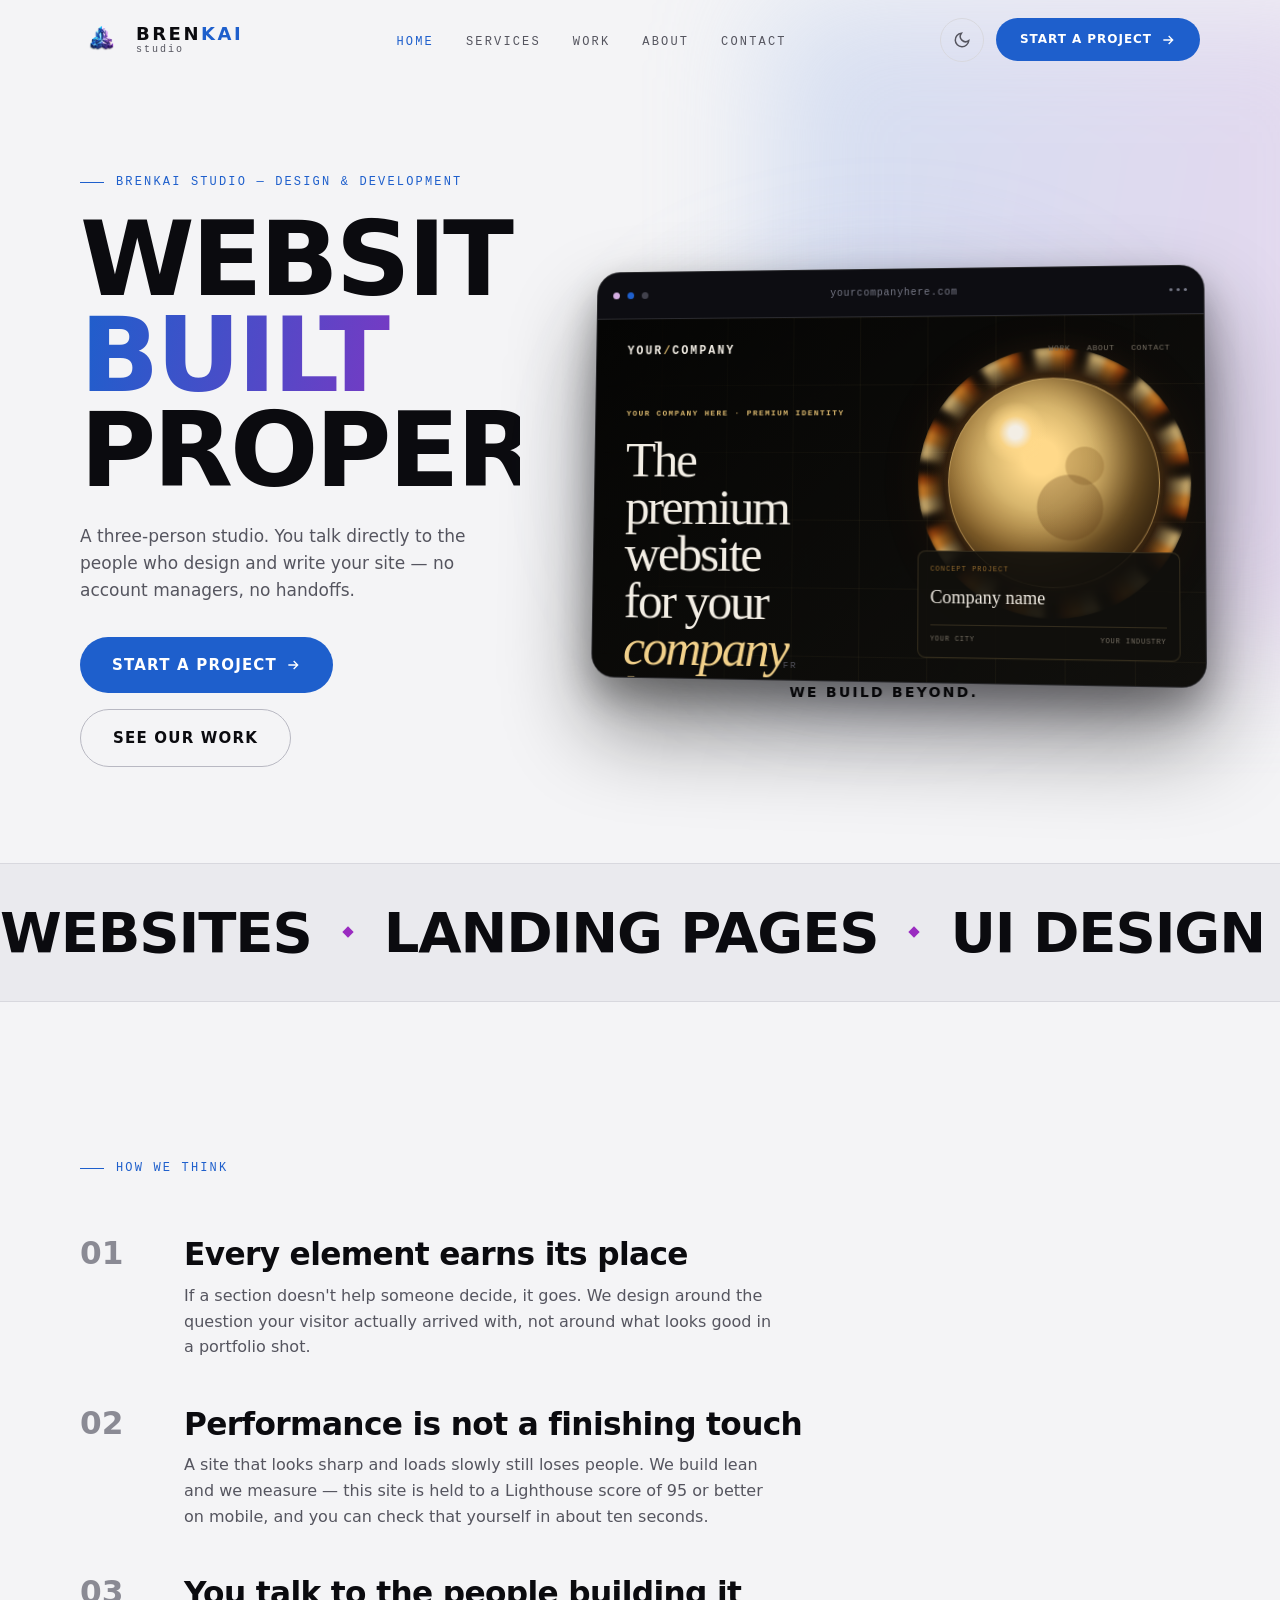
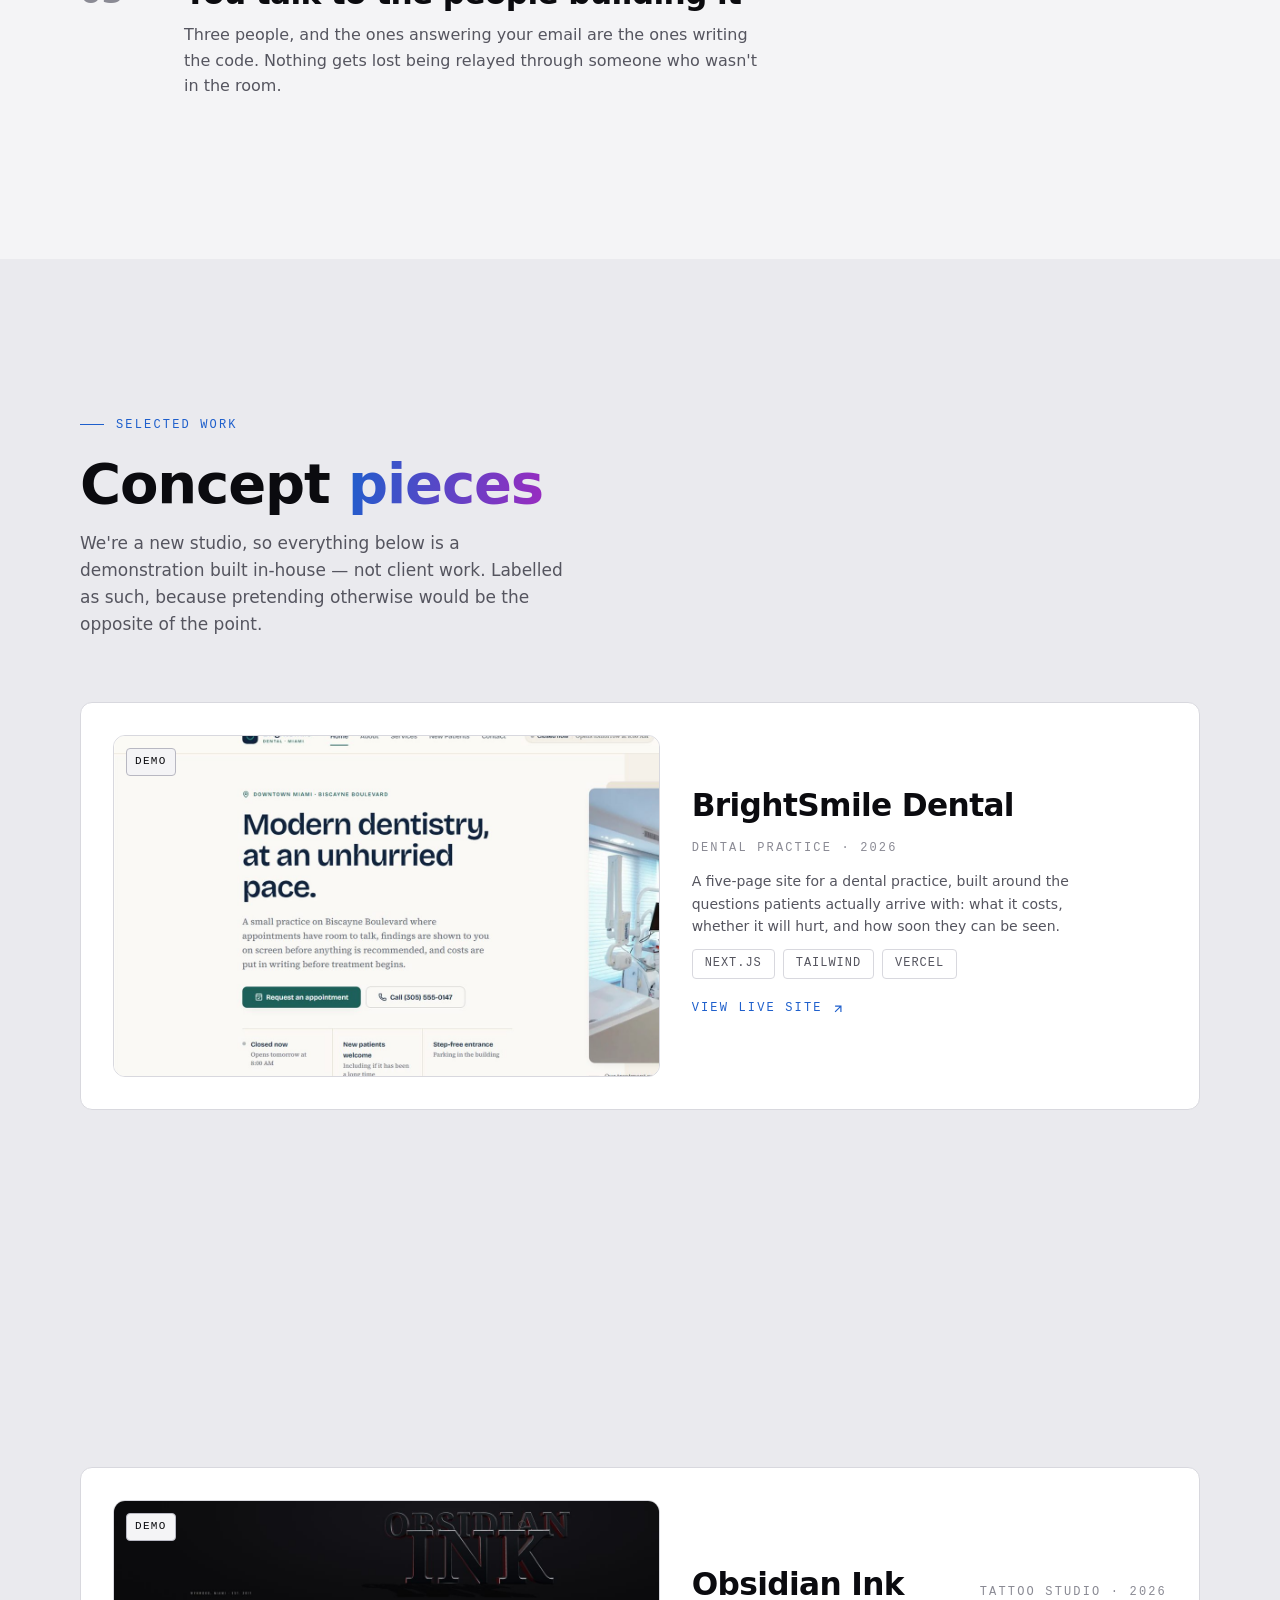
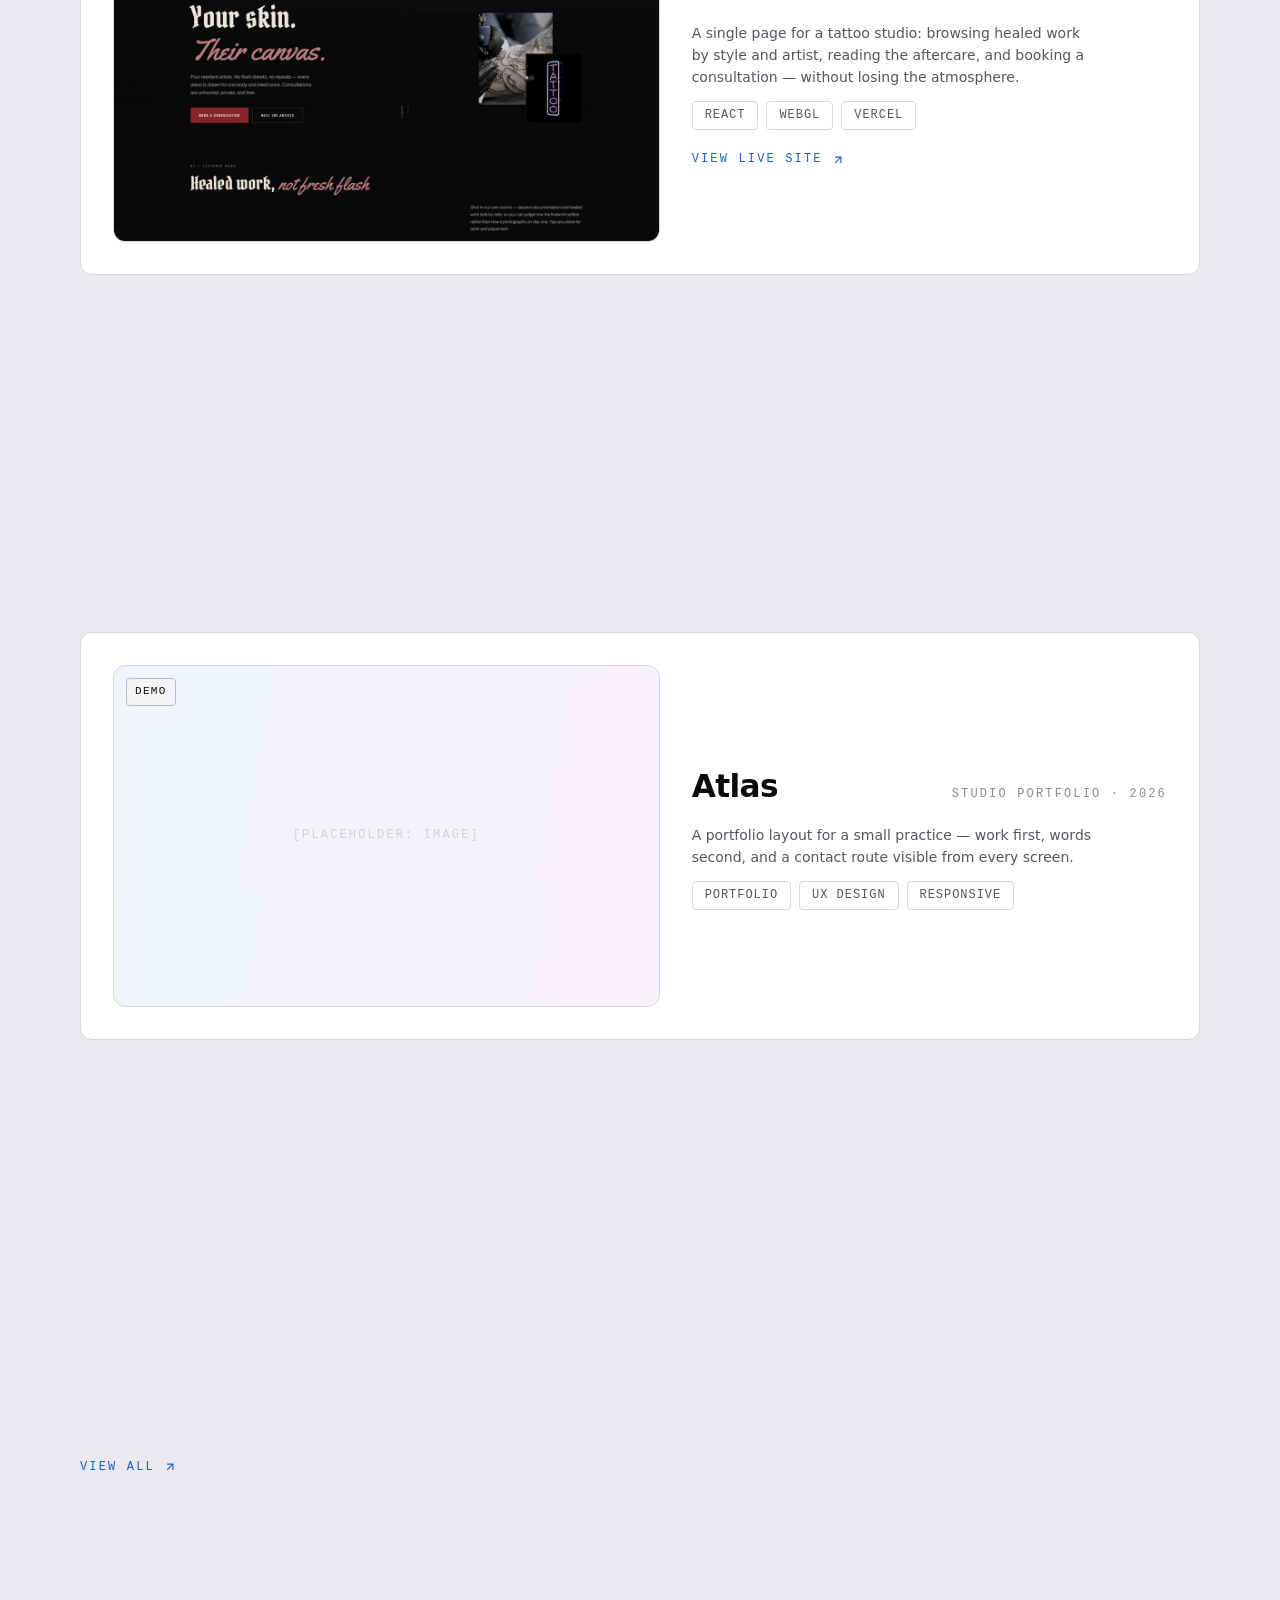
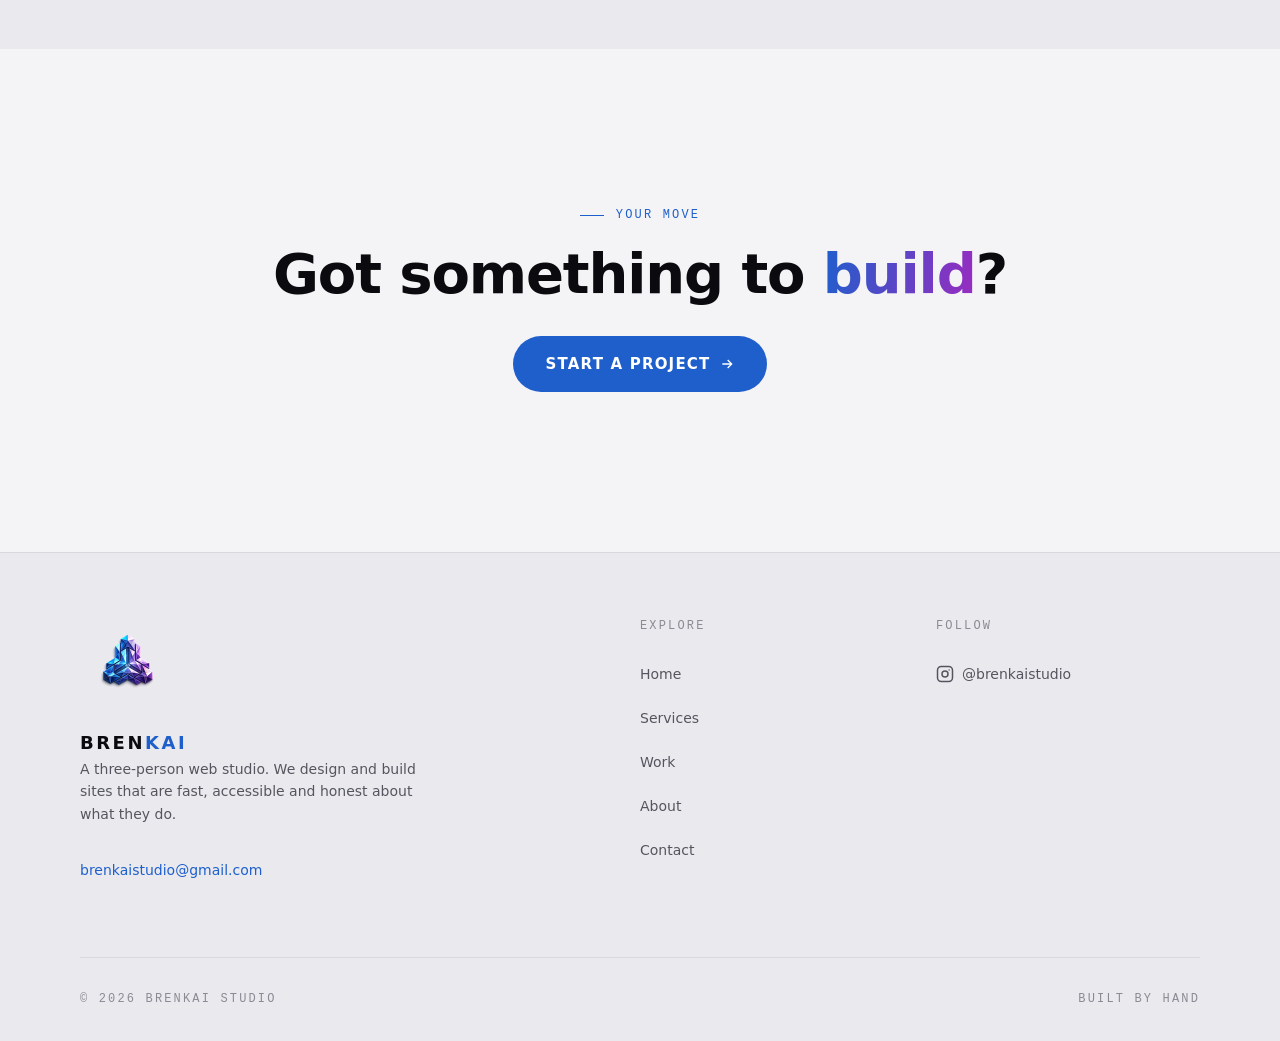
==== commit 43c7e7ed: "Replace Home hero with approved 3D concept" ====
--- a/index.html
+++ b/index.html
@@ -32,6 +32,7 @@
 <link rel="stylesheet" href="css/layout.css">
 <link rel="stylesheet" href="css/components.css">
 <link rel="stylesheet" href="css/pages.css">
+<link rel="stylesheet" href="css/hero.css">
 </head>
 <body>
 
@@ -84,19 +85,78 @@
 <main id="main">
 
   <!-- ===== Hero ===== -->
-  <section class="hero">
+  <section class="hero" data-hero>
     <div class="hero__shape" aria-hidden="true"></div>
-    <div class="container">
-      <div class="hero__inner">
+    <div class="container hero__layout">
+      <div class="hero__copy">
         <p class="kicker">Brenkai Studio — design &amp; development</p>
-        <h1 class="display-xl">Websites<br><span class="grad">built</span><br>properly.</h1>
-        <p class="lede">A three-person studio. You talk directly to the people who design and write your site — no account managers, no handoffs.</p>
+        <h1 class="display-xl hero__title">
+          <span class="hero__title-line"><span class="hero__title-word">Websites</span></span>
+          <span class="hero__title-line"><span class="hero__title-word grad">built</span></span>
+          <span class="hero__title-line"><span class="hero__title-word">properly.</span></span>
+        </h1>
+        <p class="lede hero__lede">A three-person studio. You talk directly to the people who design and write your site — no account managers, no handoffs.</p>
         <div class="hero__actions">
           <a class="btn btn--primary" href="contact.html">
             <span>Start a project</span>
             <svg viewBox="0 0 24 24" fill="none" stroke="currentColor" stroke-width="2" aria-hidden="true"><path d="M5 12h14M13 6l6 6-6 6"/></svg>
           </a>
           <a class="btn btn--secondary" href="work.html"><span>See our work</span></a>
+        </div>
+      </div>
+
+      <div class="hero__stage" aria-hidden="true">
+        <div class="hero__glow"></div>
+        <div class="hero-demo" data-hero-demo>
+          <div class="hero-demo__browser" data-hero-browser>
+            <div class="hero-demo__chrome">
+              <div class="hero-demo__dots"><i class="hero-demo__dot"></i><i class="hero-demo__dot"></i><i class="hero-demo__dot"></i></div>
+              <div class="hero-demo__address">yourcompanyhere.com</div>
+              <div class="hero-demo__menu"><i class="hero-demo__menu-dot"></i><i class="hero-demo__menu-dot"></i><i class="hero-demo__menu-dot"></i></div>
+            </div>
+
+            <div class="hero-demo__viewport">
+              <div class="hero-demo__basic">
+                <div class="hero-demo__basic-nav">
+                  <span>YOUR BUSINESS</span>
+                  <div class="hero-demo__basic-links"><span>Home</span><span>About</span><span>Contact</span></div>
+                </div>
+                <div class="hero-demo__basic-copy">
+                  <h3>Welcome to our website.</h3>
+                  <p>We provide quality services for our customers. Contact us to learn more.</p>
+                  <span class="hero-demo__basic-button">LEARN MORE</span>
+                </div>
+                <div class="hero-demo__basic-image"></div>
+              </div>
+
+              <div class="hero-demo__premium">
+                <div class="hero-demo__premium-nav">
+                  <div class="hero-demo__client-name">YOUR<span>/</span>COMPANY</div>
+                  <div class="hero-demo__links"><span>Work</span><span>About</span><span>Contact</span></div>
+                </div>
+
+                <div class="hero-demo__premium-copy">
+                  <div class="hero-demo__eyebrow">Your company here · premium identity</div>
+                  <h3 class="hero-demo__premium-title">The premium website for your <em>company here.</em></h3>
+                  <p>A visual preview of how your brand could appear here: refined, clear, and tailored to fit.</p>
+                  <div class="hero-demo__premium-actions">
+                    <span class="hero-demo__mini-button hero-demo__mini-button--gold">Contact us</span>
+                    <span class="hero-demo__mini-button">View project</span>
+                  </div>
+                </div>
+
+                <div class="hero-demo__planet"></div>
+
+                <div class="hero-demo__card">
+                  <div class="hero-demo__card-label">Concept project</div>
+                  <div class="hero-demo__card-name">Company name</div>
+                  <div class="hero-demo__card-meta"><span>Your city</span><span>Your industry</span></div>
+                </div>
+              </div>
+            </div>
+          </div>
+
+          <div class="hero-demo__tagline">From ordinary to intentional<strong>WE BUILD BEYOND.</strong></div>
         </div>
       </div>
     </div>
@@ -319,5 +379,6 @@
 <script type="module" src="js/nav.js"></script>
 <script type="module" src="js/reveal.js"></script>
 <script type="module" src="js/stack.js"></script>
+<script type="module" src="js/hero.js"></script>
 </body>
-</html>
+</html>
--- a/css/tokens.css
+++ b/css/tokens.css
@@ -1,4 +1,4 @@
-/* ==========================================================================
+/* ========================================================================== 
    tokens.css — single source of design values
    See specs/design.md §13. Never write a raw value in another stylesheet.
    Components must use SEMANTIC ROLES (--bg-card, --text-body, --on-action),
@@ -45,6 +45,39 @@
   --border-hover: var(--ink-600);
   --focus-ring:   var(--action);
   --on-action:    var(--ink-950);   /* text on the primary button */
+
+  /* --- Hero demo exception (D49) ----------------------------------------
+     The browser and the fictional client site are a contained visual demo.
+     They may use their own black/gold palette, glow and depth while the
+     Brenkai UI outside this component continues to use semantic roles only. */
+  --hero-browser-bg: #09090D;
+  --hero-browser-chrome: #0D0D12;
+  --hero-browser-border: rgba(255, 255, 255, 0.13);
+  --hero-browser-muted: #777987;
+  --hero-browser-dot: #41414C;
+  --hero-browser-shadow: 0 48px 90px rgba(0, 0, 0, 0.48), 0 18px 38px rgba(0, 0, 0, 0.30);
+  --hero-demo-bg: #050504;
+  --hero-demo-bg-soft: #11100D;
+  --hero-demo-title: #F3EEE5;
+  --hero-demo-body: #8D867B;
+  --hero-demo-muted: #756E62;
+  --hero-demo-gold: #D8B66D;
+  --hero-demo-gold-lift: #F1D08A;
+  --hero-demo-gold-dark: #8E672D;
+  --hero-demo-gold-deep: #5E3B16;
+  --hero-demo-border: rgba(214, 180, 111, 0.18);
+  --hero-demo-flame: #FF9B2F;
+  --hero-demo-flame-hot: #FFD98A;
+  --hero-demo-flame-deep: #B94D0B;
+  --hero-demo-serif: Georgia, 'Times New Roman', serif;
+  --hero-browser-radius: 24px;
+  --hero-browser-chrome-h: 48px;
+  --hero-stage-min: 560px;
+  --hero-perspective: 1400px;
+  --hero-dur-arrive: 1600ms;
+  --hero-dur-build: 850ms;
+  --hero-dur-float: 6000ms;
+  --hero-ease: cubic-bezier(.16, .78, .18, 1);
 
   /* --- Type ------------------------------------------------------------- */
   --font-display: 'Archivo', 'Arial Black', system-ui, sans-serif;
@@ -98,7 +131,7 @@
   --ease-image: cubic-bezier(.2, .8, .2, 1);
 }
 
-/* ==========================================================================
+/* ========================================================================== 
    LIGHT THEME — only the semantic roles change.
    The dark palette does NOT work inverted: --action would drop to 3.4:1 and
    --accent to 3.0:1 on a light background. These are the DARK versions of the
@@ -153,4 +186,4 @@
     --dur-slow: 0ms;
     --dur-reveal: 0ms;
   }
-}
+}
--- a/css/hero.css
+++ b/css/hero.css
@@ -0,0 +1,475 @@
+/* ==========================================================================
+   hero.css — Home hero visual demo
+   D49: controlled exception for depth/glow inside the fictional browser only.
+   ========================================================================== */
+
+.hero {
+  position: relative;
+  min-height: calc(100vh - var(--header-h));
+  padding-top: calc(var(--header-h) + var(--sp-16));
+  padding-bottom: var(--sp-24);
+  overflow: hidden;
+}
+
+.hero__shape {
+  position: absolute;
+  z-index: 0;
+  pointer-events: none;
+  inset: 0 -8% auto auto;
+  width: 48vw;
+  height: 72vh;
+  border-radius: var(--radius-xl);
+  background-image: var(--gradient-glow);
+  filter: blur(60px);
+  opacity: .42;
+}
+
+.hero__layout {
+  position: relative;
+  z-index: 1;
+  display: grid;
+  gap: var(--sp-16);
+  align-items: center;
+}
+
+.hero__copy { min-width: 0; }
+.hero__copy .kicker { margin-bottom: var(--sp-6); }
+.hero__title { margin-bottom: var(--sp-6); }
+.hero__title-line { display: block; overflow: hidden; }
+.hero__title-word { display: block; }
+.hero__lede { margin-bottom: var(--sp-8); }
+
+.hero__actions {
+  display: flex;
+  flex-wrap: wrap;
+  gap: var(--sp-4);
+}
+
+.hero__stage {
+  position: relative;
+  display: grid;
+  place-items: center;
+  min-height: var(--hero-stage-min);
+  perspective: var(--hero-perspective);
+  perspective-origin: 50% 45%;
+}
+
+.hero__glow {
+  position: absolute;
+  width: 72%;
+  height: 58%;
+  border-radius: 50%;
+  background-image: var(--gradient-glow);
+  filter: blur(76px);
+  opacity: .38;
+  pointer-events: none;
+}
+
+.hero-demo {
+  position: relative;
+  width: min(100%, 760px);
+  aspect-ratio: 1.36 / 1;
+  transform-style: preserve-3d;
+}
+
+.hero-demo__browser {
+  position: absolute;
+  inset: 6% 0 5% 3%;
+  overflow: hidden;
+  border: var(--border-w) solid var(--hero-browser-border);
+  border-radius: var(--hero-browser-radius);
+  background: var(--hero-browser-bg);
+  box-shadow: var(--hero-browser-shadow);
+  transform: rotateY(-6deg) rotateX(3deg);
+  transform-style: preserve-3d;
+}
+
+.hero-demo__chrome {
+  position: relative;
+  z-index: 20;
+  height: var(--hero-browser-chrome-h);
+  display: grid;
+  grid-template-columns: 88px 1fr 88px;
+  align-items: center;
+  padding-inline: var(--sp-4);
+  border-bottom: var(--border-w) solid var(--hero-browser-border);
+  background: var(--hero-browser-chrome);
+}
+
+.hero-demo__dots { display: flex; gap: var(--sp-2); }
+.hero-demo__dot {
+  width: 7px;
+  height: 7px;
+  border-radius: 50%;
+  background: var(--hero-browser-dot);
+}
+.hero-demo__dot:first-child { background: var(--brand-purple); }
+.hero-demo__dot:nth-child(2) { background: var(--action); }
+
+.hero-demo__address {
+  justify-self: center;
+  max-width: 70%;
+  overflow: hidden;
+  white-space: nowrap;
+  text-overflow: ellipsis;
+  color: var(--hero-browser-muted);
+  font-family: var(--font-mono);
+  font-size: .625rem;
+  letter-spacing: .08em;
+}
+
+.hero-demo__menu {
+  justify-self: end;
+  display: flex;
+  gap: var(--sp-1);
+}
+.hero-demo__menu-dot {
+  width: 3px;
+  height: 3px;
+  border-radius: 50%;
+  background: var(--hero-browser-muted);
+}
+
+.hero-demo__viewport {
+  position: absolute;
+  inset: var(--hero-browser-chrome-h) 0 0;
+  overflow: hidden;
+  background: var(--hero-demo-bg);
+}
+
+/* Without JS the finished premium concept is visible immediately. */
+.hero-demo__basic { display: none; }
+.hero-demo__premium {
+  position: absolute;
+  inset: 0;
+  display: block;
+  overflow: hidden;
+  padding: var(--sp-6) var(--sp-8);
+  color: var(--hero-demo-title);
+  background:
+    radial-gradient(circle at 76% 42%, color-mix(in srgb, var(--hero-demo-gold) 14%, transparent), transparent 27%),
+    linear-gradient(145deg, var(--hero-demo-bg), var(--hero-demo-bg-soft));
+}
+
+.hero-demo__premium::before {
+  content: '';
+  position: absolute;
+  inset: 0;
+  pointer-events: none;
+  background-image:
+    linear-gradient(color-mix(in srgb, var(--hero-demo-gold) 5%, transparent) 1px, transparent 1px),
+    linear-gradient(90deg, color-mix(in srgb, var(--hero-demo-gold) 5%, transparent) 1px, transparent 1px);
+  background-size: 68px 68px;
+  mask-image: linear-gradient(90deg, transparent, #000 44%, #000);
+}
+
+.hero-demo__premium-nav {
+  position: relative;
+  z-index: 3;
+  display: flex;
+  align-items: center;
+  justify-content: space-between;
+  gap: var(--sp-4);
+}
+
+.hero-demo__client-name {
+  color: var(--hero-demo-title);
+  font-family: var(--font-mono);
+  font-size: .75rem;
+  font-weight: 600;
+  letter-spacing: .18em;
+}
+.hero-demo__client-name span { color: var(--hero-demo-gold); }
+
+.hero-demo__links {
+  display: flex;
+  gap: var(--sp-4);
+  color: var(--hero-demo-muted);
+  font-family: var(--font-mono);
+  font-size: .5rem;
+  letter-spacing: .08em;
+  text-transform: uppercase;
+}
+
+.hero-demo__premium-copy {
+  position: relative;
+  z-index: 4;
+  width: 50%;
+  padding-top: var(--sp-12);
+}
+
+.hero-demo__eyebrow {
+  margin-bottom: var(--sp-4);
+  color: var(--hero-demo-gold);
+  font-family: var(--font-mono);
+  font-size: .5rem;
+  font-weight: 600;
+  letter-spacing: .18em;
+  text-transform: uppercase;
+}
+
+.hero-demo__premium-title {
+  max-width: 9ch;
+  margin: 0;
+  color: var(--hero-demo-title);
+  font-family: var(--hero-demo-serif);
+  font-size: clamp(2rem, 4vw, 3.4rem);
+  font-weight: 500;
+  line-height: .93;
+  letter-spacing: -.045em;
+}
+
+.hero-demo__premium-title em {
+  color: var(--hero-demo-gold-lift);
+  font-weight: 500;
+}
+
+.hero-demo__premium-copy p {
+  max-width: 36ch;
+  margin-top: var(--sp-4);
+  color: var(--hero-demo-body);
+  font-size: .625rem;
+  line-height: 1.65;
+}
+
+.hero-demo__premium-actions {
+  display: flex;
+  flex-wrap: wrap;
+  gap: var(--sp-2);
+  margin-top: var(--sp-4);
+}
+
+.hero-demo__mini-button {
+  padding: var(--sp-2) var(--sp-3);
+  border: var(--border-w) solid var(--hero-demo-border);
+  border-radius: var(--radius-pill);
+  color: var(--hero-demo-title);
+  font-size: .5rem;
+  font-weight: 700;
+}
+.hero-demo__mini-button--gold {
+  border-color: transparent;
+  color: var(--hero-demo-bg);
+  background: linear-gradient(100deg, var(--hero-demo-gold-dark), var(--hero-demo-gold-lift));
+}
+
+.hero-demo__planet {
+  position: absolute;
+  z-index: 2;
+  top: 17%;
+  right: 7%;
+  width: 34%;
+  aspect-ratio: 1;
+  border: var(--border-w) solid color-mix(in srgb, var(--hero-demo-gold-lift) 36%, transparent);
+  border-radius: 50%;
+  background:
+    radial-gradient(circle at 32% 26%, var(--hero-demo-title) 0 3%, color-mix(in srgb, var(--hero-demo-flame-hot) 72%, transparent) 8%, transparent 15%),
+    radial-gradient(circle at 44% 38%, var(--hero-demo-flame-hot) 0 10%, var(--hero-demo-gold) 30%, var(--hero-demo-gold-dark) 58%, var(--hero-demo-gold-deep) 82%, var(--hero-demo-bg) 100%);
+  box-shadow:
+    0 0 24px color-mix(in srgb, var(--hero-demo-flame) 24%, transparent),
+    0 0 70px color-mix(in srgb, var(--hero-demo-flame-deep) 20%, transparent),
+    inset -24px -22px 42px color-mix(in srgb, var(--hero-demo-bg) 50%, transparent);
+}
+
+.hero-demo__planet::before {
+  content: '';
+  position: absolute;
+  inset: -15%;
+  z-index: -1;
+  border-radius: 50%;
+  background: repeating-conic-gradient(
+    from -8deg,
+    var(--hero-demo-flame-hot) 0deg 7deg,
+    var(--hero-demo-flame) 7deg 13deg,
+    var(--hero-demo-flame-deep) 13deg 17deg,
+    transparent 17deg 24deg
+  );
+  mask-image: radial-gradient(circle, transparent 57%, #000 70%, transparent 88%);
+  filter: blur(3px);
+  opacity: .88;
+}
+
+.hero-demo__planet::after {
+  content: '';
+  position: absolute;
+  inset: 0;
+  border-radius: 50%;
+  background:
+    radial-gradient(circle at 58% 62%, color-mix(in srgb, var(--hero-demo-gold-deep) 30%, transparent) 0 18%, transparent 19%),
+    radial-gradient(circle at 65% 42%, color-mix(in srgb, var(--hero-demo-gold-dark) 34%, transparent) 0 10%, transparent 11%);
+}
+
+.hero-demo__card {
+  position: absolute;
+  z-index: 5;
+  right: var(--sp-6);
+  bottom: var(--sp-6);
+  width: 42%;
+  padding: var(--sp-3);
+  border: var(--border-w) solid var(--hero-demo-border);
+  border-radius: var(--radius-md);
+  background: color-mix(in srgb, var(--hero-demo-bg-soft) 90%, transparent);
+}
+.hero-demo__card-label {
+  color: var(--hero-demo-gold-dark);
+  font-family: var(--font-mono);
+  font-size: .4375rem;
+  letter-spacing: .14em;
+  text-transform: uppercase;
+}
+.hero-demo__card-name {
+  margin-top: var(--sp-2);
+  color: var(--hero-demo-title);
+  font-family: var(--hero-demo-serif);
+  font-size: 1.125rem;
+}
+.hero-demo__card-meta {
+  display: flex;
+  justify-content: space-between;
+  gap: var(--sp-2);
+  margin-top: var(--sp-3);
+  padding-top: var(--sp-2);
+  border-top: var(--border-w) solid var(--hero-demo-border);
+  color: var(--hero-demo-muted);
+  font-family: var(--font-mono);
+  font-size: .4375rem;
+  letter-spacing: .1em;
+  text-transform: uppercase;
+}
+
+.hero-demo__tagline {
+  position: absolute;
+  left: 50%;
+  bottom: 0;
+  z-index: 6;
+  transform: translateX(-50%);
+  color: var(--text-muted);
+  font-family: var(--font-mono);
+  font-size: .5625rem;
+  letter-spacing: .2em;
+  text-align: center;
+  text-transform: uppercase;
+  white-space: nowrap;
+}
+.hero-demo__tagline strong {
+  display: block;
+  margin-top: var(--sp-2);
+  color: var(--text-title);
+  font-family: var(--font-body);
+  font-size: .875rem;
+  letter-spacing: .16em;
+}
+
+/* Animation is armed only after JS loads, so content never depends on JS. */
+.hero--armed .hero__copy .kicker,
+.hero--armed .hero__lede,
+.hero--armed .hero__actions { opacity: 0; transform: translateY(var(--sp-4)); }
+.hero--armed .hero__title-word { opacity: 0; transform: translateY(110%); }
+.hero--ready .hero__copy .kicker { animation: hero-copy-in var(--dur-reveal) var(--hero-ease) .1s forwards; }
+.hero--ready .hero__title-line:nth-child(1) .hero__title-word { animation: hero-title-in 700ms var(--hero-ease) .35s forwards; }
+.hero--ready .hero__title-line:nth-child(2) .hero__title-word { animation: hero-title-in 700ms var(--hero-ease) .52s forwards; }
+.hero--ready .hero__title-line:nth-child(3) .hero__title-word { animation: hero-title-in 700ms var(--hero-ease) .69s forwards; }
+.hero--ready .hero__lede { animation: hero-copy-in 620ms var(--hero-ease) .9s forwards; }
+.hero--ready .hero__actions { animation: hero-copy-in 620ms var(--hero-ease) 1.05s forwards; }
+
+.hero-demo--armed .hero-demo__browser {
+  opacity: 0;
+  transform: translateZ(-680px) translateX(150px) rotateY(-34deg) rotateX(17deg) rotateZ(-6deg) scale(.52);
+}
+.hero-demo--ready .hero-demo__browser {
+  animation:
+    hero-browser-arrive var(--hero-dur-arrive) var(--hero-ease) forwards,
+    hero-browser-float var(--hero-dur-float) ease-in-out 5.4s infinite;
+}
+.hero-demo--armed .hero-demo__basic {
+  position: absolute;
+  inset: 0;
+  z-index: 10;
+  display: block;
+  padding: var(--sp-8);
+  color: var(--ink-700);
+  background: var(--ink-50);
+}
+.hero-demo__basic-nav {
+  display: flex;
+  justify-content: space-between;
+  font-size: .625rem;
+  font-weight: 700;
+}
+.hero-demo__basic-links { display: flex; gap: var(--sp-4); color: var(--ink-400); font-weight: 400; }
+.hero-demo__basic-copy { width: 58%; padding-top: var(--sp-16); }
+.hero-demo__basic-copy h3 { margin: 0 0 var(--sp-3); font-size: 2rem; line-height: 1.05; letter-spacing: -.03em; }
+.hero-demo__basic-copy p { color: var(--ink-400); font-size: .75rem; line-height: 1.55; }
+.hero-demo__basic-button { display: inline-block; margin-top: var(--sp-4); padding: var(--sp-2) var(--sp-3); color: var(--ink-50); background: var(--ink-700); font-size: .5625rem; font-weight: 600; }
+.hero-demo__basic-image { position: absolute; right: var(--sp-6); bottom: var(--sp-6); width: 36%; height: 40%; border: var(--border-w) solid var(--ink-300); background: var(--ink-100); }
+.hero-demo__basic-image::after { content: 'IMAGE'; position: absolute; inset: 0; display: grid; place-items: center; color: var(--ink-300); font-family: var(--font-mono); font-size: .5rem; letter-spacing: .18em; }
+
+.hero-demo--armed .hero-demo__premium { opacity: 0; transform: scale(.96); filter: blur(8px); }
+.hero-demo--built .hero-demo__basic { animation: hero-basic-out 780ms var(--hero-ease) forwards; }
+.hero-demo--built .hero-demo__premium { animation: hero-premium-in var(--hero-dur-build) var(--hero-ease) .15s forwards; }
+.hero-demo--built .hero-demo__planet { animation: hero-planet-pulse 4.8s ease-in-out 1s infinite; }
+
+@keyframes hero-copy-in { to { opacity: 1; transform: none; } }
+@keyframes hero-title-in { to { opacity: 1; transform: none; } }
+@keyframes hero-browser-arrive {
+  0% { opacity: 0; transform: translateZ(-680px) translateX(150px) rotateY(-34deg) rotateX(17deg) rotateZ(-6deg) scale(.52); }
+  42% { opacity: 1; }
+  78% { transform: translateZ(28px) translateX(-6px) rotateY(-8deg) rotateX(4deg) scale(1.02); }
+  100% { opacity: 1; transform: translateZ(0) rotateY(-6deg) rotateX(3deg) scale(1); }
+}
+@keyframes hero-browser-float {
+  0%, 100% { transform: translate3d(0, 0, 0) rotateY(-6deg) rotateX(3deg); }
+  50% { transform: translate3d(0, -8px, 12px) rotateY(-4deg) rotateX(2deg); }
+}
+@keyframes hero-basic-out {
+  0% { opacity: 1; transform: scale(1); filter: none; }
+  100% { opacity: 0; transform: scale(.9); filter: blur(10px); visibility: hidden; }
+}
+@keyframes hero-premium-in { to { opacity: 1; transform: none; filter: none; } }
+@keyframes hero-planet-pulse {
+  0%, 100% { transform: scale(1) rotate(-1deg); }
+  50% { transform: scale(1.025) rotate(1deg); }
+}
+
+@media (min-width: 1024px) {
+  .hero { padding-top: calc(var(--header-h) + var(--sp-24)); padding-bottom: var(--sp-24); }
+  .hero__layout { grid-template-columns: minmax(0, .82fr) minmax(0, 1.18fr); gap: var(--sp-12); }
+  .hero__copy { max-width: 620px; }
+}
+
+@media (max-width: 1023px) {
+  .hero__copy { text-align: center; }
+  .hero__copy .kicker, .hero__actions { justify-content: center; }
+  .hero__lede { margin-inline: auto; }
+  .hero__stage { min-height: 480px; }
+  .hero__shape { width: 90vw; height: 52vh; right: -30%; }
+}
+
+@media (max-width: 639px) {
+  .hero { padding-top: calc(var(--header-h) + var(--sp-12)); }
+  .hero__layout { gap: var(--sp-8); }
+  .hero__stage { min-height: 380px; }
+  .hero-demo { width: 112%; transform: scale(.88); }
+  .hero-demo__links { display: none; }
+  .hero-demo__premium-copy { width: 58%; padding-top: var(--sp-8); }
+  .hero-demo__premium-title { font-size: 1.8rem; }
+  .hero-demo__planet { width: 31%; right: 5%; top: 20%; }
+  .hero-demo__card { width: 45%; right: var(--sp-4); bottom: var(--sp-4); }
+  .hero-demo__tagline { font-size: .5rem; }
+}
+
+@media (prefers-reduced-motion: reduce) {
+  .hero--armed .hero__copy .kicker,
+  .hero--armed .hero__lede,
+  .hero--armed .hero__actions,
+  .hero--armed .hero__title-word,
+  .hero-demo--armed .hero-demo__browser,
+  .hero-demo--armed .hero-demo__premium {
+    opacity: 1;
+    transform: none;
+    filter: none;
+    animation: none;
+  }
+  .hero-demo--armed .hero-demo__basic { display: none; }
+  .hero-demo__planet::before { opacity: .55; }
+}
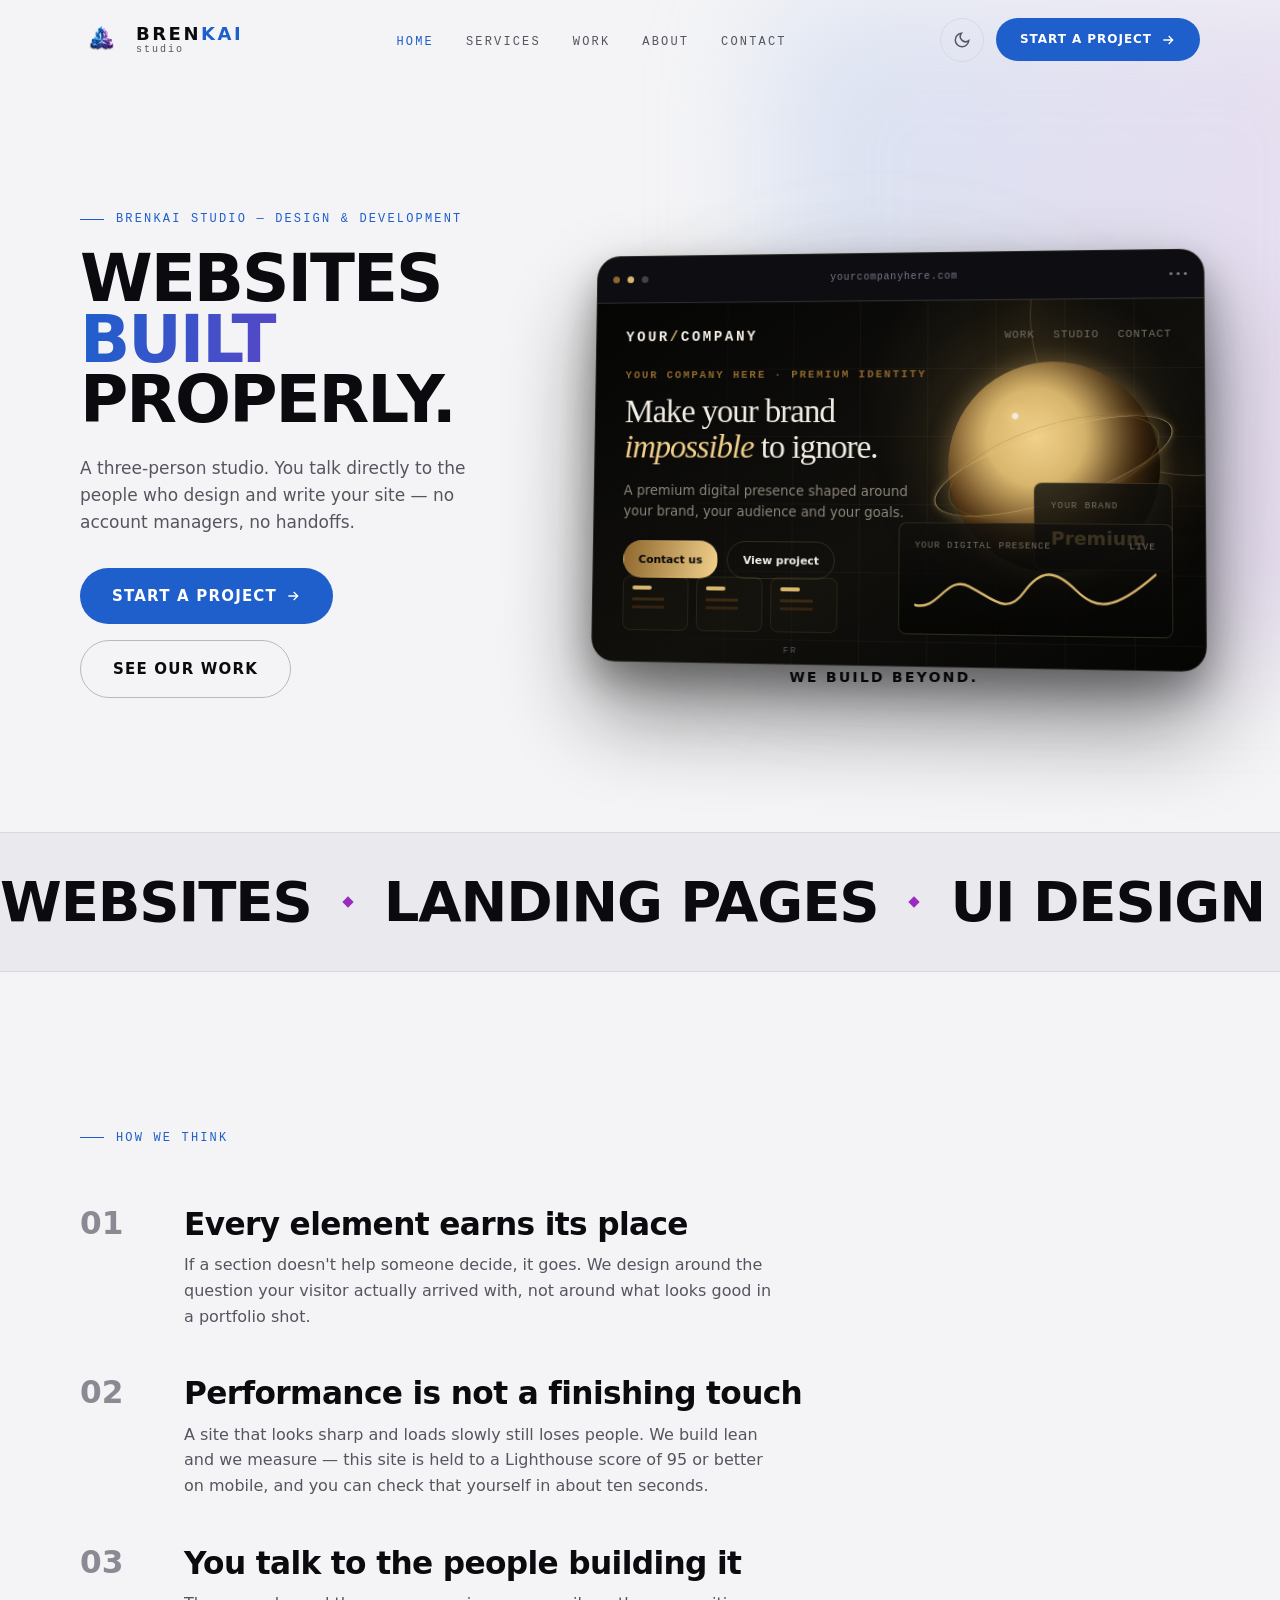
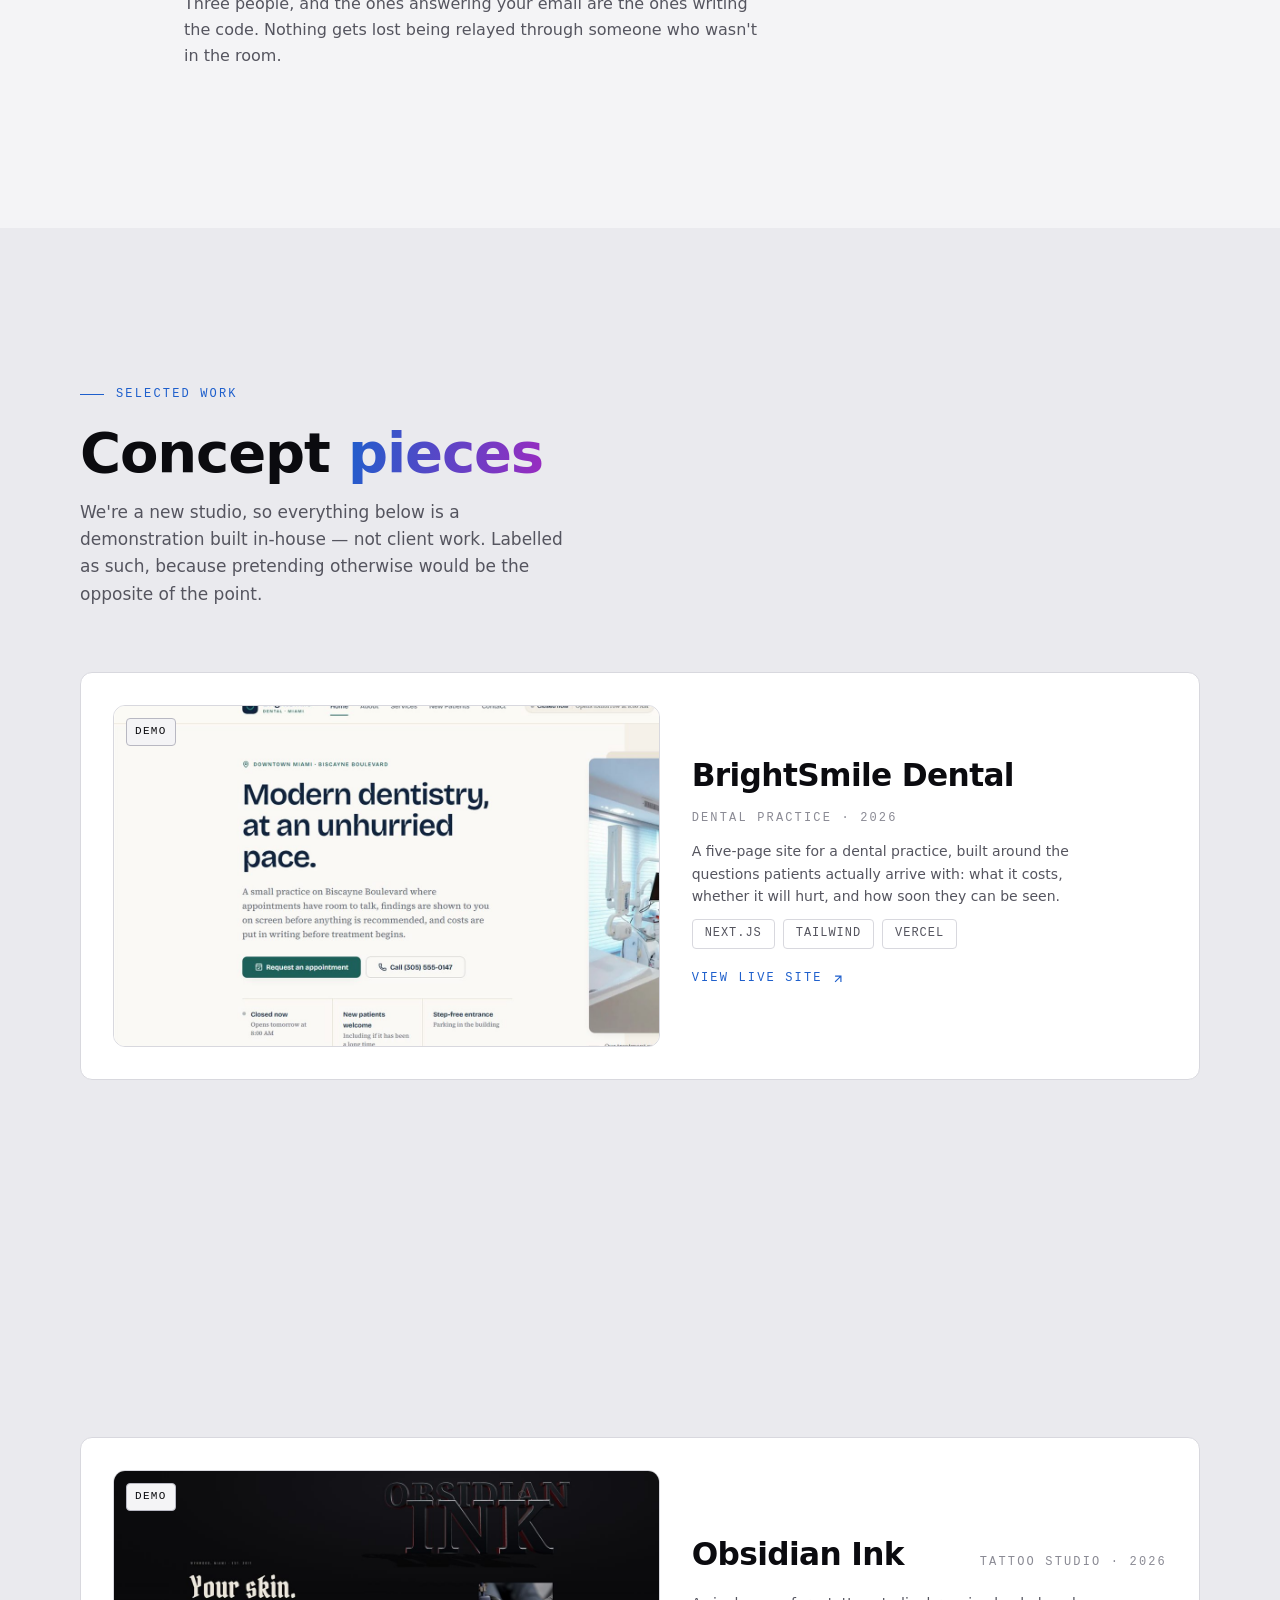
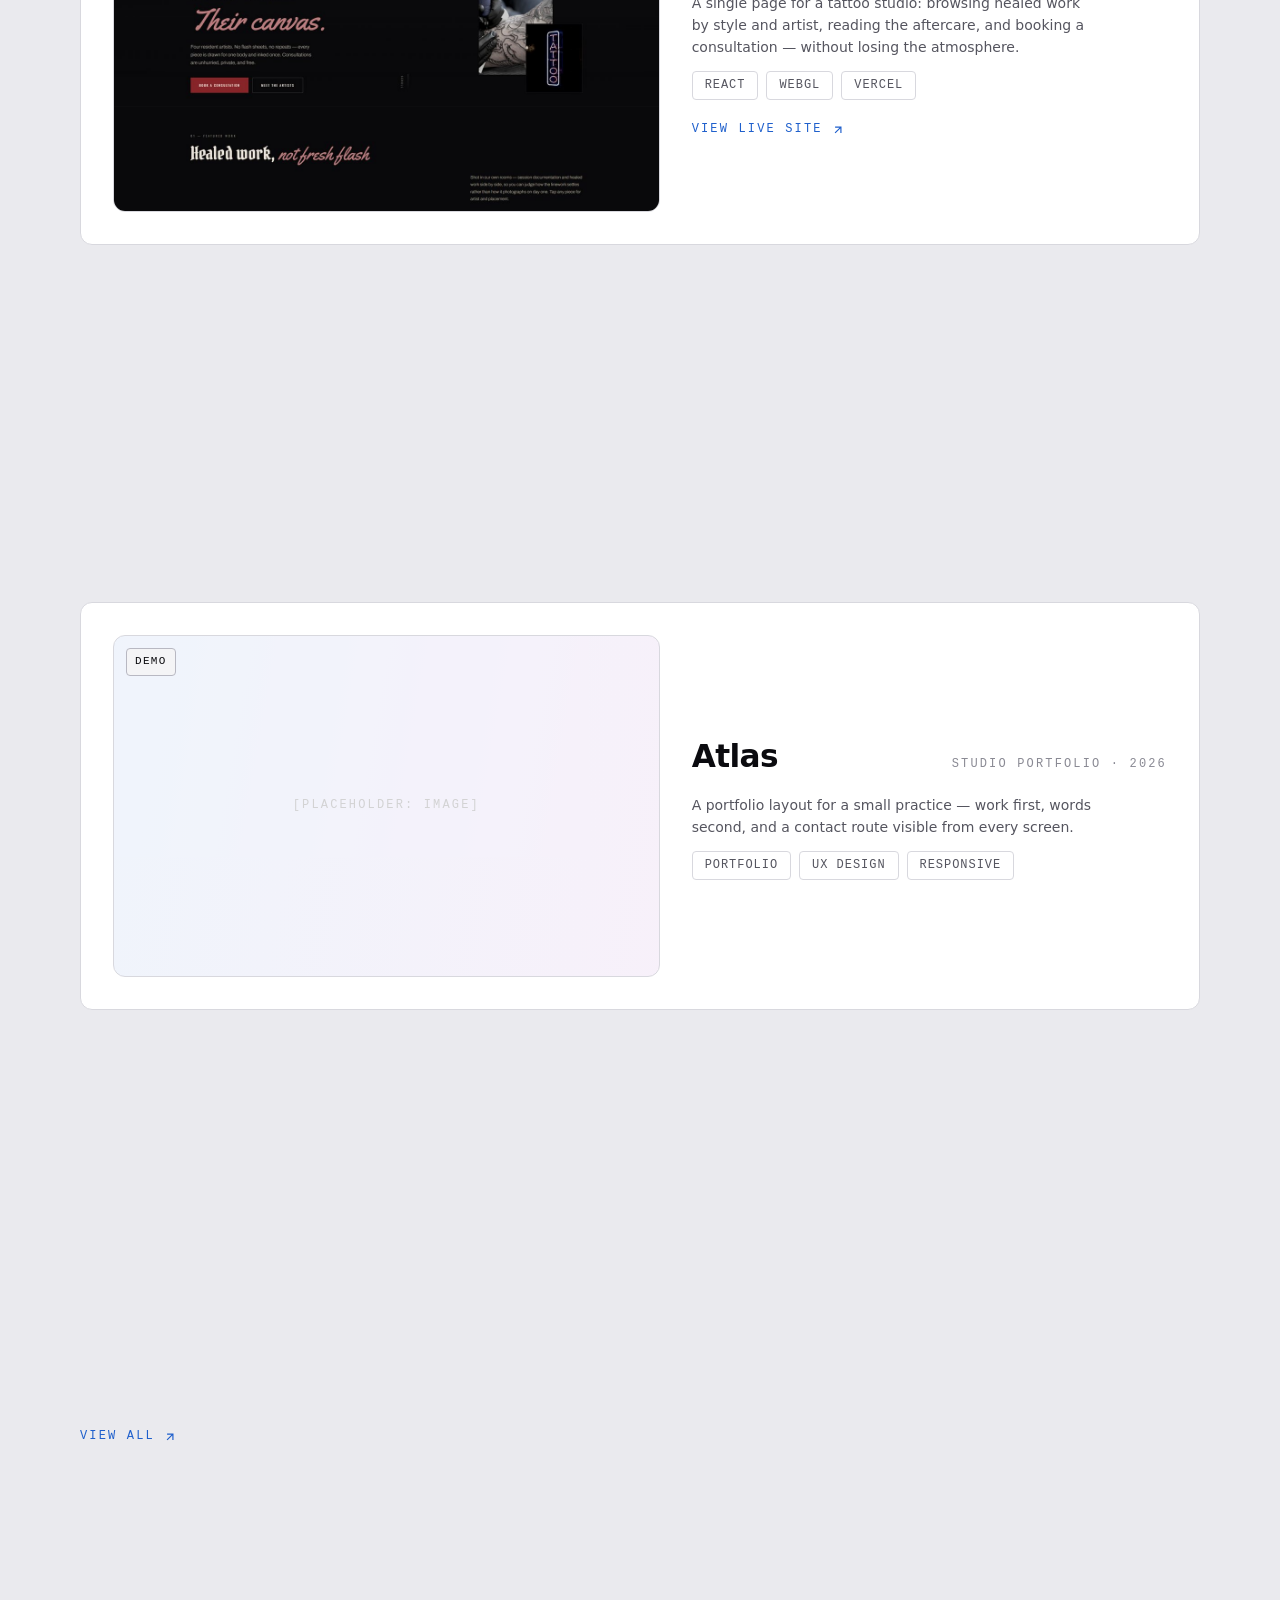
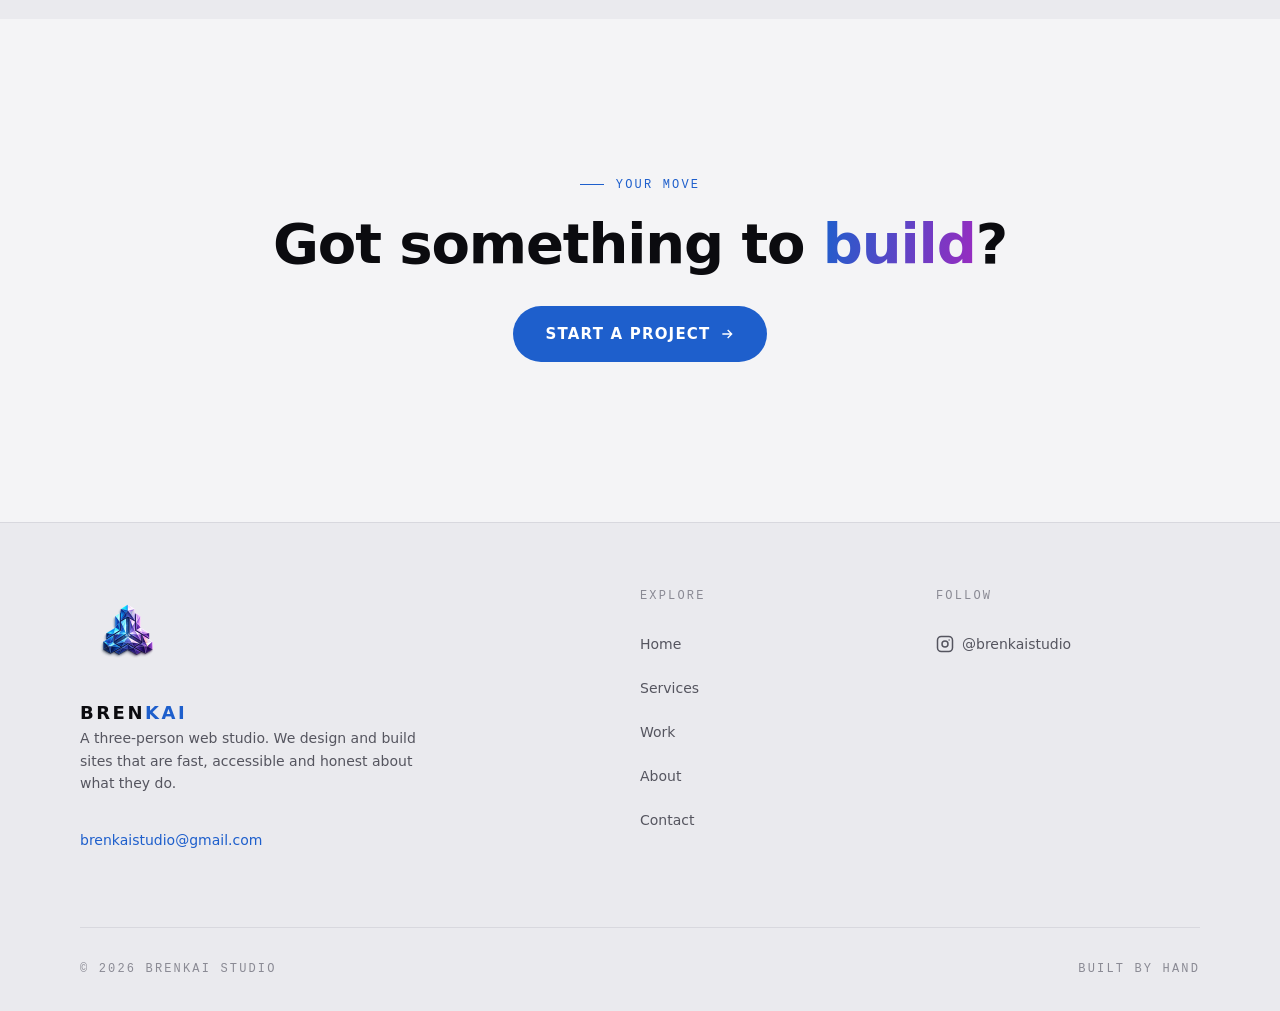
==== commit 8a1a577a: "Fix hero regressions, retire the before mock, retune the budget Follow-up to the hero commits. Every" ====
--- a/index.html
+++ b/index.html
@@ -116,19 +116,6 @@
             </div>
 
             <div class="hero-demo__viewport">
-              <div class="hero-demo__basic">
-                <div class="hero-demo__basic-nav">
-                  <span>YOUR BUSINESS</span>
-                  <div class="hero-demo__basic-links"><span>Home</span><span>About</span><span>Contact</span></div>
-                </div>
-                <div class="hero-demo__basic-copy">
-                  <h3>Welcome to our website.</h3>
-                  <p>We provide quality services for our customers. Contact us to learn more.</p>
-                  <span class="hero-demo__basic-button">LEARN MORE</span>
-                </div>
-                <div class="hero-demo__basic-image"></div>
-              </div>
-
               <div class="hero-demo__premium">
                 <div class="hero-demo__premium-nav">
                   <div class="hero-demo__client-name">YOUR<span>/</span>COMPANY</div>
--- a/css/hero.css
+++ b/css/hero.css
@@ -1,6 +1,7 @@
-/* ==========================================================================
-   hero.css — Home hero visual demo
-   D49: controlled exception for depth/glow inside the fictional browser only.
+/* ========================================================================== 
+   hero.css — approved Home hero
+   Original one-shot browser transformation, recolored black + gold.
+   D49: depth/glow/shadow are allowed only inside this controlled Hero demo.
    ========================================================================== */
 
 .hero {
@@ -21,7 +22,7 @@
   border-radius: var(--radius-xl);
   background-image: var(--gradient-glow);
   filter: blur(60px);
-  opacity: .42;
+  opacity: .34;
 }
 
 .hero__layout {
@@ -32,18 +33,38 @@
   align-items: center;
 }
 
-.hero__copy { min-width: 0; }
+/* --fs-display-xl grows with the VIEWPORT (6.25vw). That was right when the
+   hero was one column, but here the copy shares the row with the mock, so the
+   column is far narrower than the screen: 433px at a 1280px viewport, while
+   "WEBSITES" at that size wants ~540px. The word ran straight into the
+   overflow:hidden on .hero__title-line — which exists for the slide-up reveal
+   and cannot be removed — and got sliced.
+
+   Sizing against the column instead of the screen makes the headline fit by
+   construction at any width. The clamp keeps it inside the range design.md
+   specifies for display-xl. */
+.hero__copy {
+  min-width: 0;
+  container-type: inline-size;
+}
 .hero__copy .kicker { margin-bottom: var(--sp-6); }
-.hero__title { margin-bottom: var(--sp-6); }
+.hero__title {
+  margin-bottom: var(--sp-6);
+  font-size: var(--fs-display-xl);          /* fallback, no container queries */
+  /* 15cqw, not 16: the binding word is "properly." at 9 characters, and at
+     16cqw it cleared a 320px column by only 10px. That was measured with the
+     system fallback font — Archivo is not installed yet (pendência #16) and
+     will change the metrics. Re-measure the tightest width once it lands. */
+  /* Floor is 2.5rem, not the 2.75rem design.md gives for display-xl. At
+     2.75rem the headline cleared a 265px column by 10px — 4% — and that
+     floor was written when the hero ran full width, before the mock took
+     half the row. */
+  font-size: clamp(2.5rem, 15cqw, 8rem);
+}
 .hero__title-line { display: block; overflow: hidden; }
 .hero__title-word { display: block; }
 .hero__lede { margin-bottom: var(--sp-8); }
-
-.hero__actions {
-  display: flex;
-  flex-wrap: wrap;
-  gap: var(--sp-4);
-}
+.hero__actions { display: flex; flex-wrap: wrap; gap: var(--sp-4); }
 
 .hero__stage {
   position: relative;
@@ -59,9 +80,9 @@
   width: 72%;
   height: 58%;
   border-radius: 50%;
-  background-image: var(--gradient-glow);
+  background: color-mix(in srgb, var(--hero-demo-gold) 18%, transparent);
   filter: blur(76px);
-  opacity: .38;
+  opacity: .58;
   pointer-events: none;
 }
 
@@ -78,8 +99,8 @@
   overflow: hidden;
   border: var(--border-w) solid var(--hero-browser-border);
   border-radius: var(--hero-browser-radius);
-  background: var(--hero-browser-bg);
-  box-shadow: var(--hero-browser-shadow);
+  background: linear-gradient(145deg, var(--hero-demo-bg-soft), var(--hero-demo-bg));
+  box-shadow: var(--hero-browser-shadow), 0 0 0 1px color-mix(in srgb, var(--hero-demo-gold) 10%, transparent);
   transform: rotateY(-6deg) rotateX(3deg);
   transform-style: preserve-3d;
 }
@@ -97,14 +118,9 @@
 }
 
 .hero-demo__dots { display: flex; gap: var(--sp-2); }
-.hero-demo__dot {
-  width: 7px;
-  height: 7px;
-  border-radius: 50%;
-  background: var(--hero-browser-dot);
-}
-.hero-demo__dot:first-child { background: var(--brand-purple); }
-.hero-demo__dot:nth-child(2) { background: var(--action); }
+.hero-demo__dot { width: 7px; height: 7px; border-radius: 50%; background: var(--hero-browser-dot); }
+.hero-demo__dot:first-child { background: var(--hero-demo-gold-dark); }
+.hero-demo__dot:nth-child(2) { background: var(--hero-demo-gold); }
 
 .hero-demo__address {
   justify-self: center;
@@ -118,37 +134,40 @@
   letter-spacing: .08em;
 }
 
-.hero-demo__menu {
-  justify-self: end;
-  display: flex;
-  gap: var(--sp-1);
-}
-.hero-demo__menu-dot {
-  width: 3px;
-  height: 3px;
-  border-radius: 50%;
-  background: var(--hero-browser-muted);
-}
-
+.hero-demo__menu { justify-self: end; display: flex; gap: var(--sp-1); }
+.hero-demo__menu-dot { width: 3px; height: 3px; border-radius: 50%; background: var(--hero-browser-muted); }
+
+/* The two fake sites live inside a frame whose width is fluid but whose
+   ratio is fixed (~1.6:1). Sizing their type in rem made them agree with the
+   frame at exactly one width and overflow everywhere else — at 320px, at
+   640px and worst at 1024px, where eight elements spilled out the bottom.
+
+   Making this a container lets everything inside be expressed in cqw, so the
+   mock scales as one piece at any width. Each rule below declares a rem
+   fallback first for browsers without container queries. */
 .hero-demo__viewport {
   position: absolute;
   inset: var(--hero-browser-chrome-h) 0 0;
   overflow: hidden;
   background: var(--hero-demo-bg);
-}
-
-/* Without JS the finished premium concept is visible immediately. */
-.hero-demo__basic { display: none; }
+  container-type: inline-size;
+  container-name: mock;
+}
+
+
 .hero-demo__premium {
   position: absolute;
   inset: 0;
-  display: block;
   overflow: hidden;
   padding: var(--sp-6) var(--sp-8);
+  padding: 4cqw 5cqw;
   color: var(--hero-demo-title);
   background:
-    radial-gradient(circle at 76% 42%, color-mix(in srgb, var(--hero-demo-gold) 14%, transparent), transparent 27%),
-    linear-gradient(145deg, var(--hero-demo-bg), var(--hero-demo-bg-soft));
+    radial-gradient(circle at 70% 28%, color-mix(in srgb, var(--hero-demo-gold) 14%, transparent), transparent 30%),
+    linear-gradient(150deg, var(--hero-demo-bg), var(--hero-demo-bg-soft) 57%, var(--hero-demo-bg));
+  opacity: 0;
+  transform: scale(.96);
+  filter: blur(8px);
 }
 
 .hero-demo__premium::before {
@@ -163,95 +182,35 @@
   mask-image: linear-gradient(90deg, transparent, #000 44%, #000);
 }
 
-.hero-demo__premium-nav {
-  position: relative;
-  z-index: 3;
-  display: flex;
-  align-items: center;
-  justify-content: space-between;
-  gap: var(--sp-4);
-}
-
-.hero-demo__client-name {
-  color: var(--hero-demo-title);
-  font-family: var(--font-mono);
-  font-size: .75rem;
-  font-weight: 600;
-  letter-spacing: .18em;
-}
+.hero-demo__premium::after {
+  content: '';
+  position: absolute;
+  width: 320px;
+  height: 320px;
+  right: -150px;
+  top: -145px;
+  border: var(--border-w) solid color-mix(in srgb, var(--hero-demo-gold) 24%, transparent);
+  border-radius: 50%;
+  box-shadow: 0 0 70px color-mix(in srgb, var(--hero-demo-gold-dark) 10%, transparent), inset 0 0 70px color-mix(in srgb, var(--hero-demo-gold) 6%, transparent);
+}
+
+.hero-demo__premium-nav { position: relative; z-index: 3; display: flex; align-items: center; justify-content: space-between; gap: var(--sp-4); }
+.hero-demo__client-name { color: var(--hero-demo-title); font-family: var(--font-mono); font-size: .75rem; font-size: 2.4cqw; font-weight: 600; letter-spacing: .18em; }
 .hero-demo__client-name span { color: var(--hero-demo-gold); }
-
-.hero-demo__links {
-  display: flex;
-  gap: var(--sp-4);
-  color: var(--hero-demo-muted);
-  font-family: var(--font-mono);
-  font-size: .5rem;
-  letter-spacing: .08em;
-  text-transform: uppercase;
-}
-
-.hero-demo__premium-copy {
-  position: relative;
-  z-index: 4;
-  width: 50%;
-  padding-top: var(--sp-12);
-}
-
-.hero-demo__eyebrow {
-  margin-bottom: var(--sp-4);
-  color: var(--hero-demo-gold);
-  font-family: var(--font-mono);
-  font-size: .5rem;
-  font-weight: 600;
-  letter-spacing: .18em;
-  text-transform: uppercase;
-}
-
-.hero-demo__premium-title {
-  max-width: 9ch;
-  margin: 0;
-  color: var(--hero-demo-title);
-  font-family: var(--hero-demo-serif);
-  font-size: clamp(2rem, 4vw, 3.4rem);
-  font-weight: 500;
-  line-height: .93;
-  letter-spacing: -.045em;
-}
-
-.hero-demo__premium-title em {
-  color: var(--hero-demo-gold-lift);
-  font-weight: 500;
-}
-
-.hero-demo__premium-copy p {
-  max-width: 36ch;
-  margin-top: var(--sp-4);
-  color: var(--hero-demo-body);
-  font-size: .625rem;
-  line-height: 1.65;
-}
-
-.hero-demo__premium-actions {
-  display: flex;
-  flex-wrap: wrap;
-  gap: var(--sp-2);
-  margin-top: var(--sp-4);
-}
-
-.hero-demo__mini-button {
-  padding: var(--sp-2) var(--sp-3);
-  border: var(--border-w) solid var(--hero-demo-border);
-  border-radius: var(--radius-pill);
-  color: var(--hero-demo-title);
-  font-size: .5rem;
-  font-weight: 700;
-}
-.hero-demo__mini-button--gold {
-  border-color: transparent;
-  color: var(--hero-demo-bg);
-  background: linear-gradient(100deg, var(--hero-demo-gold-dark), var(--hero-demo-gold-lift));
-}
+.hero-demo__links { display: flex; gap: var(--sp-4); gap: 3cqw; color: var(--hero-demo-muted); font-family: var(--font-mono); font-size: .5rem; font-size: 1.8cqw; letter-spacing: .08em; text-transform: uppercase; }
+
+.hero-demo__premium-copy { position: relative; z-index: 4; width: 62%; padding-top: var(--sp-12); padding-top: 3cqw; }
+.hero-demo__eyebrow { margin-bottom: var(--sp-4); margin-bottom: 1.5cqw; color: var(--hero-demo-gold-dark); font-family: var(--font-mono); font-size: .5rem; font-size: 1.8cqw; font-weight: 600; letter-spacing: .18em; text-transform: uppercase; }
+/* line-height was .93 — below 1, so lines physically overlapped once the
+   type got small. Never go under 1 here.
+   The measure is wide on purpose: at a narrower max-width this headline
+   wrapped to four lines and the block stopped fitting the frame. */
+.hero-demo__premium-title { max-width: 16ch; margin: 0; color: var(--hero-demo-title); font-family: var(--hero-demo-serif); font-size: 2rem; font-size: 5.5cqw; font-weight: 500; line-height: 1.08; letter-spacing: -.03em; }
+.hero-demo__premium-title em { color: var(--hero-demo-gold-lift); font-weight: 500; }
+.hero-demo__premium-copy p { max-width: 36ch; margin-top: var(--sp-4); margin-top: 2.5cqw; color: var(--hero-demo-body); font-size: .625rem; font-size: 2.2cqw; line-height: 1.6; }
+.hero-demo__premium-actions { display: flex; flex-wrap: wrap; gap: var(--sp-2); gap: 1.5cqw; margin-top: var(--sp-4); margin-top: 3cqw; }
+.hero-demo__mini-button { padding: var(--sp-2) var(--sp-3); padding: 1.5cqw 2.5cqw; border: var(--border-w) solid var(--hero-demo-border); border-radius: var(--radius-pill); color: var(--hero-demo-title); font-size: .5rem; font-size: 1.8cqw; font-weight: 700; }
+.hero-demo__mini-button--gold { border-color: transparent; color: var(--hero-demo-bg); background: linear-gradient(100deg, var(--hero-demo-gold-dark), var(--hero-demo-gold-lift)); }
 
 .hero-demo__planet {
   position: absolute;
@@ -260,82 +219,67 @@
   right: 7%;
   width: 34%;
   aspect-ratio: 1;
-  border: var(--border-w) solid color-mix(in srgb, var(--hero-demo-gold-lift) 36%, transparent);
   border-radius: 50%;
   background:
-    radial-gradient(circle at 32% 26%, var(--hero-demo-title) 0 3%, color-mix(in srgb, var(--hero-demo-flame-hot) 72%, transparent) 8%, transparent 15%),
-    radial-gradient(circle at 44% 38%, var(--hero-demo-flame-hot) 0 10%, var(--hero-demo-gold) 30%, var(--hero-demo-gold-dark) 58%, var(--hero-demo-gold-deep) 82%, var(--hero-demo-bg) 100%);
+    radial-gradient(circle at 32% 26%, color-mix(in srgb, var(--hero-demo-title) 96%, transparent) 0 1%, color-mix(in srgb, var(--hero-demo-gold-lift) 30%, transparent) 2%, transparent 7%),
+    radial-gradient(circle at 42% 36%, var(--hero-demo-gold-lift) 0, var(--hero-demo-gold) 27%, var(--hero-demo-gold-deep) 58%, var(--hero-demo-bg) 78%);
   box-shadow:
-    0 0 24px color-mix(in srgb, var(--hero-demo-flame) 24%, transparent),
-    0 0 70px color-mix(in srgb, var(--hero-demo-flame-deep) 20%, transparent),
-    inset -24px -22px 42px color-mix(in srgb, var(--hero-demo-bg) 50%, transparent);
-}
-
+    0 0 22px color-mix(in srgb, var(--hero-demo-gold) 34%, transparent),
+    0 0 75px color-mix(in srgb, var(--hero-demo-gold-dark) 22%, transparent),
+    inset -28px -26px 50px color-mix(in srgb, var(--hero-demo-bg) 62%, transparent);
+}
 .hero-demo__planet::before {
   content: '';
   position: absolute;
-  inset: -15%;
-  z-index: -1;
+  inset: -9%;
+  border: var(--border-w) solid color-mix(in srgb, var(--hero-demo-gold-lift) 64%, transparent);
   border-radius: 50%;
-  background: repeating-conic-gradient(
-    from -8deg,
-    var(--hero-demo-flame-hot) 0deg 7deg,
-    var(--hero-demo-flame) 7deg 13deg,
-    var(--hero-demo-flame-deep) 13deg 17deg,
-    transparent 17deg 24deg
-  );
-  mask-image: radial-gradient(circle, transparent 57%, #000 70%, transparent 88%);
-  filter: blur(3px);
-  opacity: .88;
-}
-
+  transform: rotate(-18deg) scaleY(.28);
+  box-shadow: 0 0 16px color-mix(in srgb, var(--hero-demo-gold) 24%, transparent);
+}
 .hero-demo__planet::after {
   content: '';
   position: absolute;
-  inset: 0;
+  inset: -2%;
+  border: var(--border-w) solid color-mix(in srgb, var(--hero-demo-gold-dark) 44%, transparent);
   border-radius: 50%;
-  background:
-    radial-gradient(circle at 58% 62%, color-mix(in srgb, var(--hero-demo-gold-deep) 30%, transparent) 0 18%, transparent 19%),
-    radial-gradient(circle at 65% 42%, color-mix(in srgb, var(--hero-demo-gold-dark) 34%, transparent) 0 10%, transparent 11%);
-}
-
-.hero-demo__card {
+  transform: rotate(-18deg) scaleY(.38);
+}
+
+.hero-demo__metric {
   position: absolute;
   z-index: 5;
-  right: var(--sp-6);
-  bottom: var(--sp-6);
-  width: 42%;
-  padding: var(--sp-3);
+  top: 50%;
+  right: 5cqw;
+  width: 22cqw;
+  padding: 2.5cqw;
   border: var(--border-w) solid var(--hero-demo-border);
   border-radius: var(--radius-md);
-  background: color-mix(in srgb, var(--hero-demo-bg-soft) 90%, transparent);
-}
-.hero-demo__card-label {
-  color: var(--hero-demo-gold-dark);
-  font-family: var(--font-mono);
-  font-size: .4375rem;
-  letter-spacing: .14em;
-  text-transform: uppercase;
-}
-.hero-demo__card-name {
-  margin-top: var(--sp-2);
-  color: var(--hero-demo-title);
-  font-family: var(--hero-demo-serif);
-  font-size: 1.125rem;
-}
-.hero-demo__card-meta {
-  display: flex;
-  justify-content: space-between;
-  gap: var(--sp-2);
-  margin-top: var(--sp-3);
-  padding-top: var(--sp-2);
-  border-top: var(--border-w) solid var(--hero-demo-border);
-  color: var(--hero-demo-muted);
-  font-family: var(--font-mono);
-  font-size: .4375rem;
-  letter-spacing: .1em;
-  text-transform: uppercase;
-}
+  background: color-mix(in srgb, var(--hero-demo-bg-soft) 82%, transparent);
+}
+.hero-demo__metric small { display: block; color: var(--hero-demo-muted); font-family: var(--font-mono); font-size: .4375rem; font-size: 1.5cqw; letter-spacing: .12em; text-transform: uppercase; }
+.hero-demo__metric strong { display: block; margin-top: var(--sp-2); margin-top: 1.5cqw; color: var(--hero-demo-gold); font-size: .875rem; font-size: 3cqw; }
+
+.hero-demo__chart-card {
+  position: absolute;
+  z-index: 5;
+  right: 5cqw;
+  bottom: 5cqw;
+  width: 44%;
+  padding: 2.5cqw;
+  border: var(--border-w) solid var(--hero-demo-border);
+  border-radius: var(--radius-md);
+  background: linear-gradient(180deg, color-mix(in srgb, var(--hero-demo-bg-soft) 78%, transparent), color-mix(in srgb, var(--hero-demo-bg) 82%, transparent));
+}
+.hero-demo__chart-label { display: flex; justify-content: space-between; gap: var(--sp-2); color: var(--hero-demo-muted); font-family: var(--font-mono); font-size: .4375rem; font-size: 1.5cqw; letter-spacing: .1em; text-transform: uppercase; }
+.hero-demo__chart { height: 42px; height: 9cqw; margin-top: var(--sp-2); margin-top: 1.5cqw; color: var(--hero-demo-gold); }
+.hero-demo__chart svg { width: 100%; height: 100%; }
+
+.hero-demo__strip { position: absolute; z-index: 5; left: 5cqw; bottom: 5cqw; display: grid; grid-template-columns: repeat(3, 1fr); gap: var(--sp-2); width: 36%; }
+.hero-demo__strip-card { min-height: 44px; min-height: 9cqw; padding: var(--sp-2); padding: 1.5cqw; border: var(--border-w) solid color-mix(in srgb, var(--hero-demo-gold) 10%, transparent); border-radius: var(--radius-md); background: color-mix(in srgb, var(--hero-demo-gold) 2%, transparent); }
+.hero-demo__strip-card i { display: block; width: 42%; height: 4px; border-radius: var(--radius-pill); background: var(--hero-demo-gold); }
+.hero-demo__strip-card::after { content: ''; display: block; width: 70%; height: 3px; margin-top: var(--sp-2); background: color-mix(in srgb, var(--hero-demo-gold-deep) 55%, transparent); box-shadow: 0 8px 0 color-mix(in srgb, var(--hero-demo-gold-deep) 42%, transparent); }
+
 
 .hero-demo__tagline {
   position: absolute;
@@ -351,63 +295,28 @@
   text-transform: uppercase;
   white-space: nowrap;
 }
-.hero-demo__tagline strong {
-  display: block;
-  margin-top: var(--sp-2);
-  color: var(--text-title);
-  font-family: var(--font-body);
-  font-size: .875rem;
-  letter-spacing: .16em;
-}
-
-/* Animation is armed only after JS loads, so content never depends on JS. */
-.hero--armed .hero__copy .kicker,
-.hero--armed .hero__lede,
-.hero--armed .hero__actions { opacity: 0; transform: translateY(var(--sp-4)); }
-.hero--armed .hero__title-word { opacity: 0; transform: translateY(110%); }
-.hero--ready .hero__copy .kicker { animation: hero-copy-in var(--dur-reveal) var(--hero-ease) .1s forwards; }
-.hero--ready .hero__title-line:nth-child(1) .hero__title-word { animation: hero-title-in 700ms var(--hero-ease) .35s forwards; }
-.hero--ready .hero__title-line:nth-child(2) .hero__title-word { animation: hero-title-in 700ms var(--hero-ease) .52s forwards; }
-.hero--ready .hero__title-line:nth-child(3) .hero__title-word { animation: hero-title-in 700ms var(--hero-ease) .69s forwards; }
-.hero--ready .hero__lede { animation: hero-copy-in 620ms var(--hero-ease) .9s forwards; }
-.hero--ready .hero__actions { animation: hero-copy-in 620ms var(--hero-ease) 1.05s forwards; }
-
-.hero-demo--armed .hero-demo__browser {
-  opacity: 0;
-  transform: translateZ(-680px) translateX(150px) rotateY(-34deg) rotateX(17deg) rotateZ(-6deg) scale(.52);
-}
-.hero-demo--ready .hero-demo__browser {
-  animation:
-    hero-browser-arrive var(--hero-dur-arrive) var(--hero-ease) forwards,
-    hero-browser-float var(--hero-dur-float) ease-in-out 5.4s infinite;
-}
-.hero-demo--armed .hero-demo__basic {
-  position: absolute;
-  inset: 0;
-  z-index: 10;
-  display: block;
-  padding: var(--sp-8);
-  color: var(--ink-700);
-  background: var(--ink-50);
-}
-.hero-demo__basic-nav {
-  display: flex;
-  justify-content: space-between;
-  font-size: .625rem;
-  font-weight: 700;
-}
-.hero-demo__basic-links { display: flex; gap: var(--sp-4); color: var(--ink-400); font-weight: 400; }
-.hero-demo__basic-copy { width: 58%; padding-top: var(--sp-16); }
-.hero-demo__basic-copy h3 { margin: 0 0 var(--sp-3); font-size: 2rem; line-height: 1.05; letter-spacing: -.03em; }
-.hero-demo__basic-copy p { color: var(--ink-400); font-size: .75rem; line-height: 1.55; }
-.hero-demo__basic-button { display: inline-block; margin-top: var(--sp-4); padding: var(--sp-2) var(--sp-3); color: var(--ink-50); background: var(--ink-700); font-size: .5625rem; font-weight: 600; }
-.hero-demo__basic-image { position: absolute; right: var(--sp-6); bottom: var(--sp-6); width: 36%; height: 40%; border: var(--border-w) solid var(--ink-300); background: var(--ink-100); }
-.hero-demo__basic-image::after { content: 'IMAGE'; position: absolute; inset: 0; display: grid; place-items: center; color: var(--ink-300); font-family: var(--font-mono); font-size: .5rem; letter-spacing: .18em; }
-
-.hero-demo--armed .hero-demo__premium { opacity: 0; transform: scale(.96); filter: blur(8px); }
-.hero-demo--built .hero-demo__basic { animation: hero-basic-out 780ms var(--hero-ease) forwards; }
-.hero-demo--built .hero-demo__premium { animation: hero-premium-in var(--hero-dur-build) var(--hero-ease) .15s forwards; }
-.hero-demo--built .hero-demo__planet { animation: hero-planet-pulse 4.8s ease-in-out 1s infinite; }
+.hero-demo__tagline strong { display: block; margin-top: var(--sp-2); color: var(--text-title); font-family: var(--font-body); font-size: .875rem; letter-spacing: .16em; }
+
+/* One-shot animation. No hover or pointer handlers. */
+.hero--play .hero__copy .kicker { animation: hero-copy-in var(--dur-reveal) var(--hero-ease) .1s both; }
+.hero--play .hero__title-line:nth-child(1) .hero__title-word { animation: hero-title-in 700ms var(--hero-ease) .35s both; }
+.hero--play .hero__title-line:nth-child(2) .hero__title-word { animation: hero-title-in 700ms var(--hero-ease) .52s both; }
+.hero--play .hero__title-line:nth-child(3) .hero__title-word { animation: hero-title-in 700ms var(--hero-ease) .69s both; }
+.hero--play .hero__lede { animation: hero-copy-in 620ms var(--hero-ease) .9s both; }
+.hero--play .hero__actions { animation: hero-copy-in 620ms var(--hero-ease) 1.05s both; }
+
+.hero--play .hero__copy .kicker,
+.hero--play .hero__lede,
+.hero--play .hero__actions { opacity: 0; transform: translateY(var(--sp-4)); }
+.hero--play .hero__title-word { opacity: 0; transform: translateY(110%); }
+
+/* Retimed after the "before" site was removed. It used to play from 2.25s
+   and the premium only arrived at 2.4s — that wait existed solely to let the
+   old site exit. With nothing to replace, the content now builds while the
+   browser is still settling into place. */
+.hero-demo--play .hero-demo__browser { animation: hero-browser-arrive var(--hero-dur-arrive) var(--hero-ease) both; }
+.hero-demo--play .hero-demo__premium { animation: hero-premium-in var(--hero-dur-build) var(--hero-ease) .75s forwards; }
+.hero-demo--play .hero-demo__planet { animation: hero-planet-settle 1050ms var(--hero-ease) .95s both; }
 
 @keyframes hero-copy-in { to { opacity: 1; transform: none; } }
 @keyframes hero-title-in { to { opacity: 1; transform: none; } }
@@ -417,24 +326,21 @@
   78% { transform: translateZ(28px) translateX(-6px) rotateY(-8deg) rotateX(4deg) scale(1.02); }
   100% { opacity: 1; transform: translateZ(0) rotateY(-6deg) rotateX(3deg) scale(1); }
 }
-@keyframes hero-browser-float {
-  0%, 100% { transform: translate3d(0, 0, 0) rotateY(-6deg) rotateX(3deg); }
-  50% { transform: translate3d(0, -8px, 12px) rotateY(-4deg) rotateX(2deg); }
-}
-@keyframes hero-basic-out {
-  0% { opacity: 1; transform: scale(1); filter: none; }
-  100% { opacity: 0; transform: scale(.9); filter: blur(10px); visibility: hidden; }
-}
 @keyframes hero-premium-in { to { opacity: 1; transform: none; filter: none; } }
-@keyframes hero-planet-pulse {
-  0%, 100% { transform: scale(1) rotate(-1deg); }
-  50% { transform: scale(1.025) rotate(1deg); }
-}
+@keyframes hero-planet-settle { 0% { transform: scale(.88) rotate(-5deg); opacity: .25; } 100% { transform: none; opacity: 1; } }
 
 @media (min-width: 1024px) {
   .hero { padding-top: calc(var(--header-h) + var(--sp-24)); padding-bottom: var(--sp-24); }
   .hero__layout { grid-template-columns: minmax(0, .82fr) minmax(0, 1.18fr); gap: var(--sp-12); }
   .hero__copy { max-width: 620px; }
+}
+
+@media (max-width: 1199px) and (min-width: 1024px) {
+  .hero__layout { grid-template-columns: minmax(0, .92fr) minmax(0, 1.08fr); gap: var(--sp-8); }
+  /* No font-size override here any more. It sized against the viewport (6vw)
+     and fought the container-based rule, landing on 62px in a 376px column —
+     4% of clearance where every other width has 13%. */
+  .hero__stage { min-height: 500px; }
 }
 
 @media (max-width: 1023px) {
@@ -445,31 +351,66 @@
   .hero__shape { width: 90vw; height: 52vh; right: -30%; }
 }
 
+/* --- Phone -----------------------------------------------------------------
+   The browser mock is a fixed 1.36:1 frame, so on a phone the inner viewport
+   is only ~175px tall. The fake sites inside it are laid out for a wide frame
+   and needed ~360px — twice the room. The overflow spilled out the bottom and
+   the lines collided.
+
+   Two separate faults were doing that:
+
+   1. line-height below font-size. The premium title carries line-height .93,
+      which is deliberate display tightness at 3.4rem but collapses at 1.8rem:
+      28.8px of type on 26.8px of line. Successive lines physically overlap.
+      Anything under 1 needs a floor once the type gets small.
+
+   2. Spacing and type that never scaled down. sp-16 of padding and a 2rem
+      heading are fine in a 500px frame and impossible in a 175px one.
+
+   The fix keeps both fake sites recognisable — nav, eyebrow, headline — and
+   drops the parts that were illegible anyway. Body copy at 10px inside a mock
+   scaled to .88 is texture, not information.
+   -------------------------------------------------------------------------- */
+
 @media (max-width: 639px) {
   .hero { padding-top: calc(var(--header-h) + var(--sp-12)); }
   .hero__layout { gap: var(--sp-8); }
   .hero__stage { min-height: 380px; }
   .hero-demo { width: 112%; transform: scale(.88); }
   .hero-demo__links { display: none; }
-  .hero-demo__premium-copy { width: 58%; padding-top: var(--sp-8); }
-  .hero-demo__premium-title { font-size: 1.8rem; }
+
+  /* Sizes now come from cqw, so nothing needs re-tuning here. What does need
+     handling: at a 259px frame the smaller text lands around 5px, which is
+     mush rather than texture. Those elements come out; the nav, the eyebrow
+     and the headline carry the idea on their own. */
+
+  .hero-demo__premium-copy { width: 66%; }
+  .hero-demo__premium-copy p,
+  .hero-demo__premium-actions { display: none; }
+
   .hero-demo__planet { width: 31%; right: 5%; top: 20%; }
-  .hero-demo__card { width: 45%; right: var(--sp-4); bottom: var(--sp-4); }
+  .hero-demo__metric { right: var(--sp-4); }
+  .hero-demo__chart-card { width: 45%; right: var(--sp-4); bottom: var(--sp-4); }
+  .hero-demo__strip { left: var(--sp-4); bottom: var(--sp-4); width: 38%; }
   .hero-demo__tagline { font-size: .5rem; }
 }
 
 @media (prefers-reduced-motion: reduce) {
-  .hero--armed .hero__copy .kicker,
-  .hero--armed .hero__lede,
-  .hero--armed .hero__actions,
-  .hero--armed .hero__title-word,
-  .hero-demo--armed .hero-demo__browser,
-  .hero-demo--armed .hero-demo__premium {
+  .hero--play .hero__copy .kicker,
+  .hero--play .hero__lede,
+  .hero--play .hero__actions,
+  .hero--play .hero__title-word,
+  .hero-demo--play .hero-demo__browser,
+  .hero-demo--play .hero-demo__premium,
+  .hero-demo--play .hero-demo__planet {
     opacity: 1;
     transform: none;
     filter: none;
     animation: none;
   }
-  .hero-demo--armed .hero-demo__basic { display: none; }
-  .hero-demo__planet::before { opacity: .55; }
-}+  /* The premium panel starts at opacity 0 in its base rule, waiting for the
+     animation. With motion off there is no animation to arrive, so it has to
+     be reset here or the mock renders empty. */
+  .hero-demo__premium { opacity: 1; transform: none; filter: none; }
+}
+  
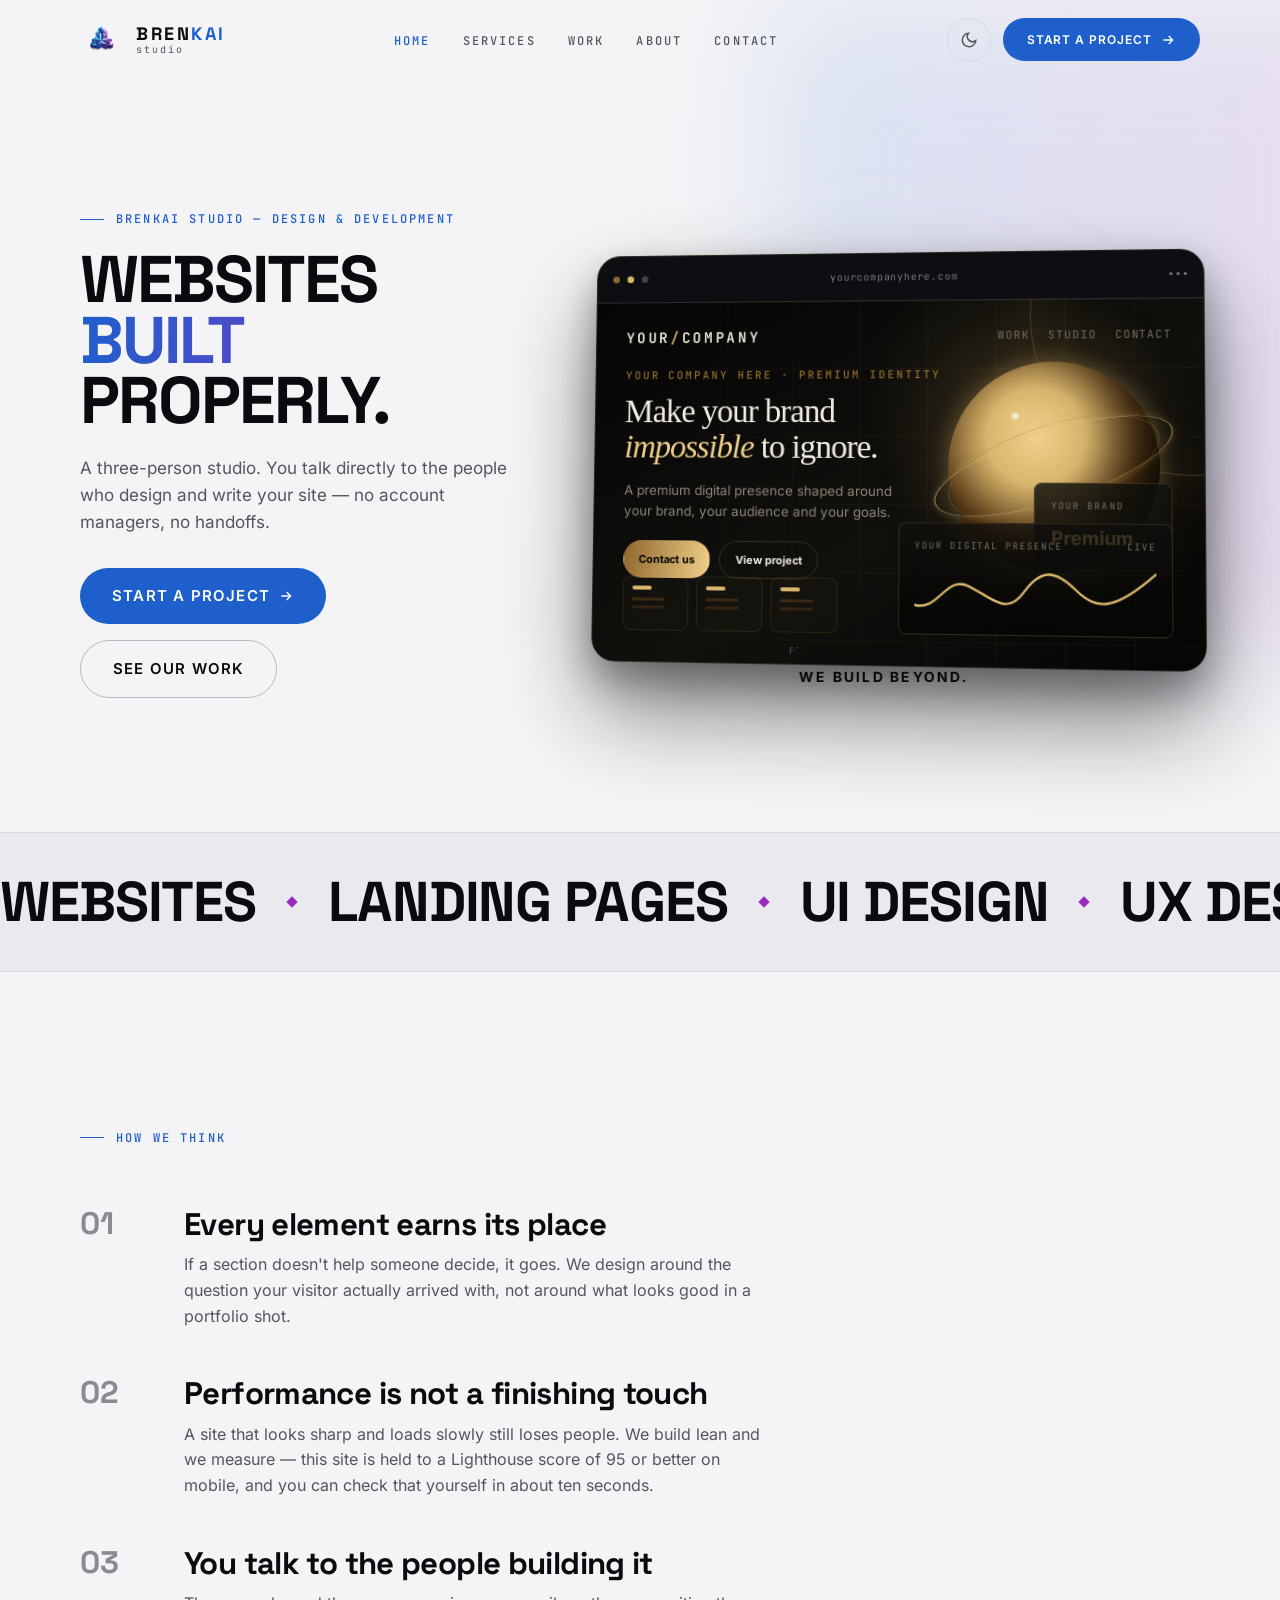
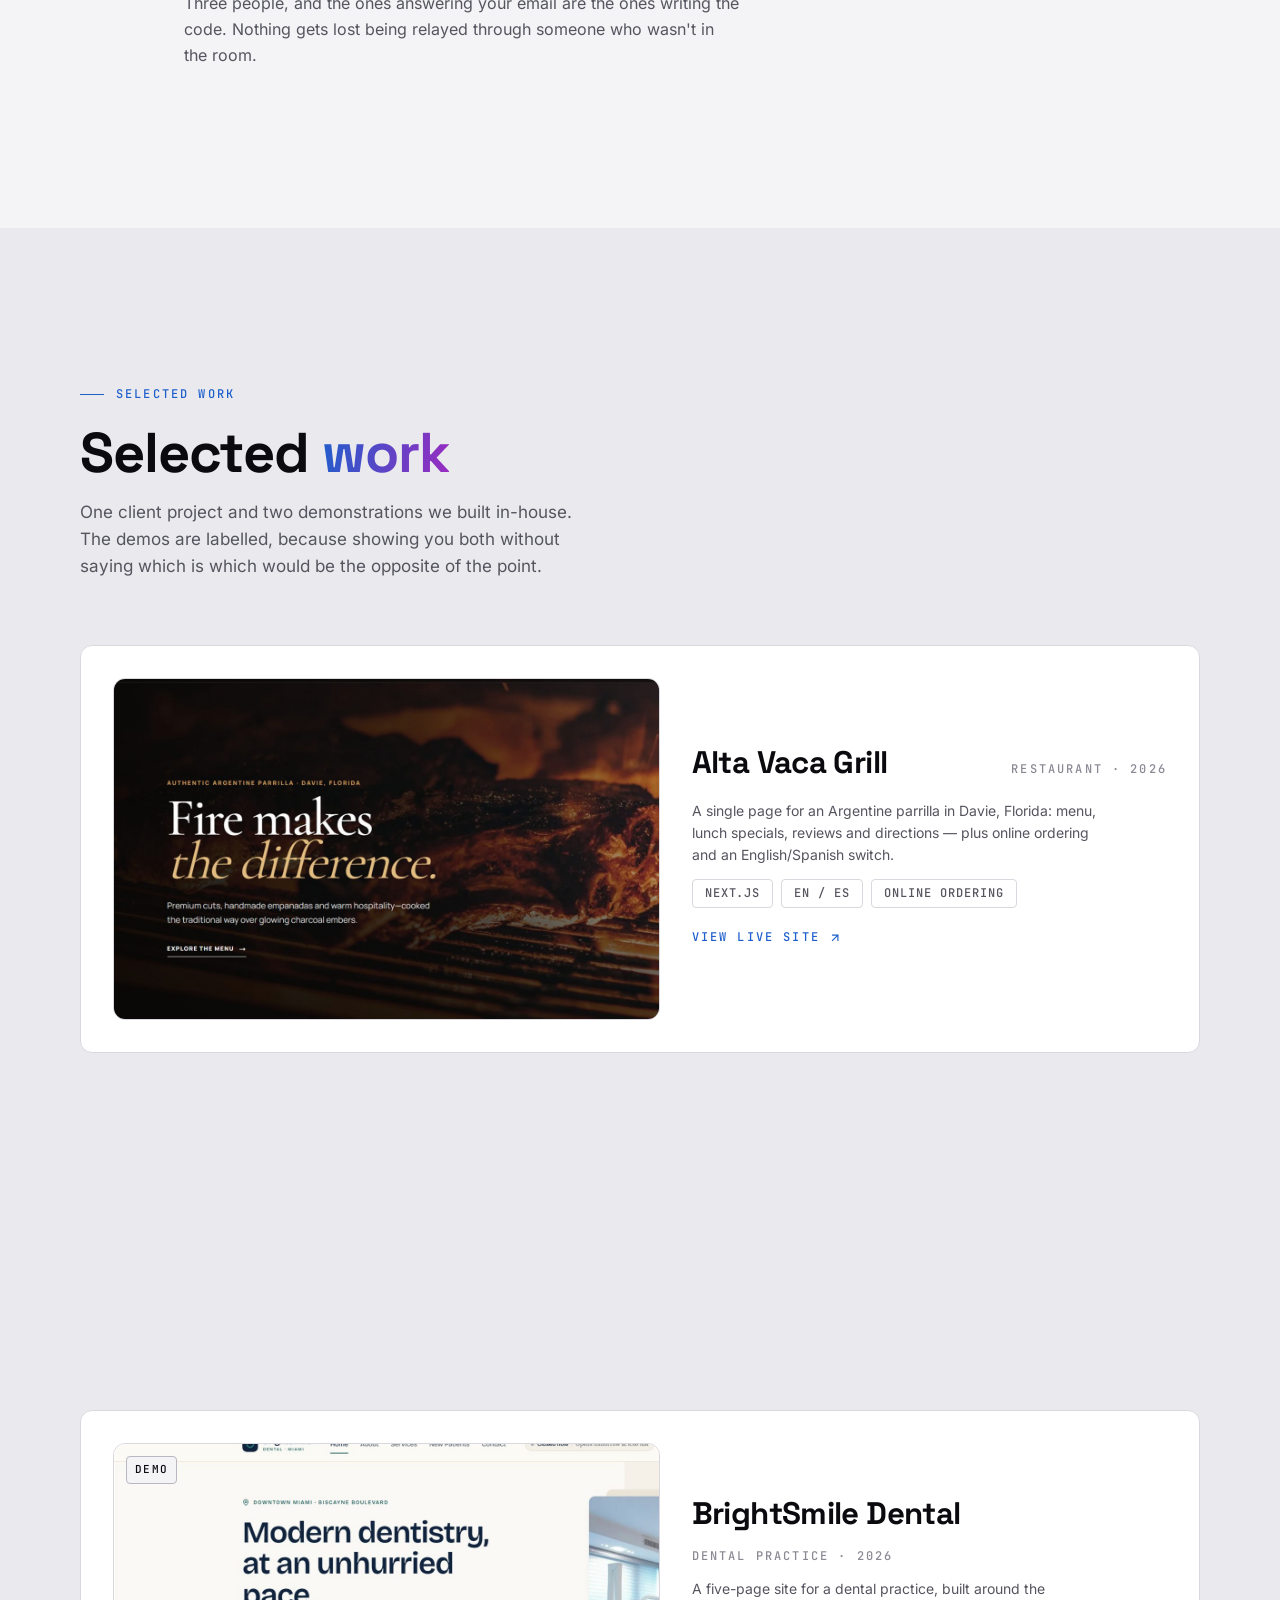
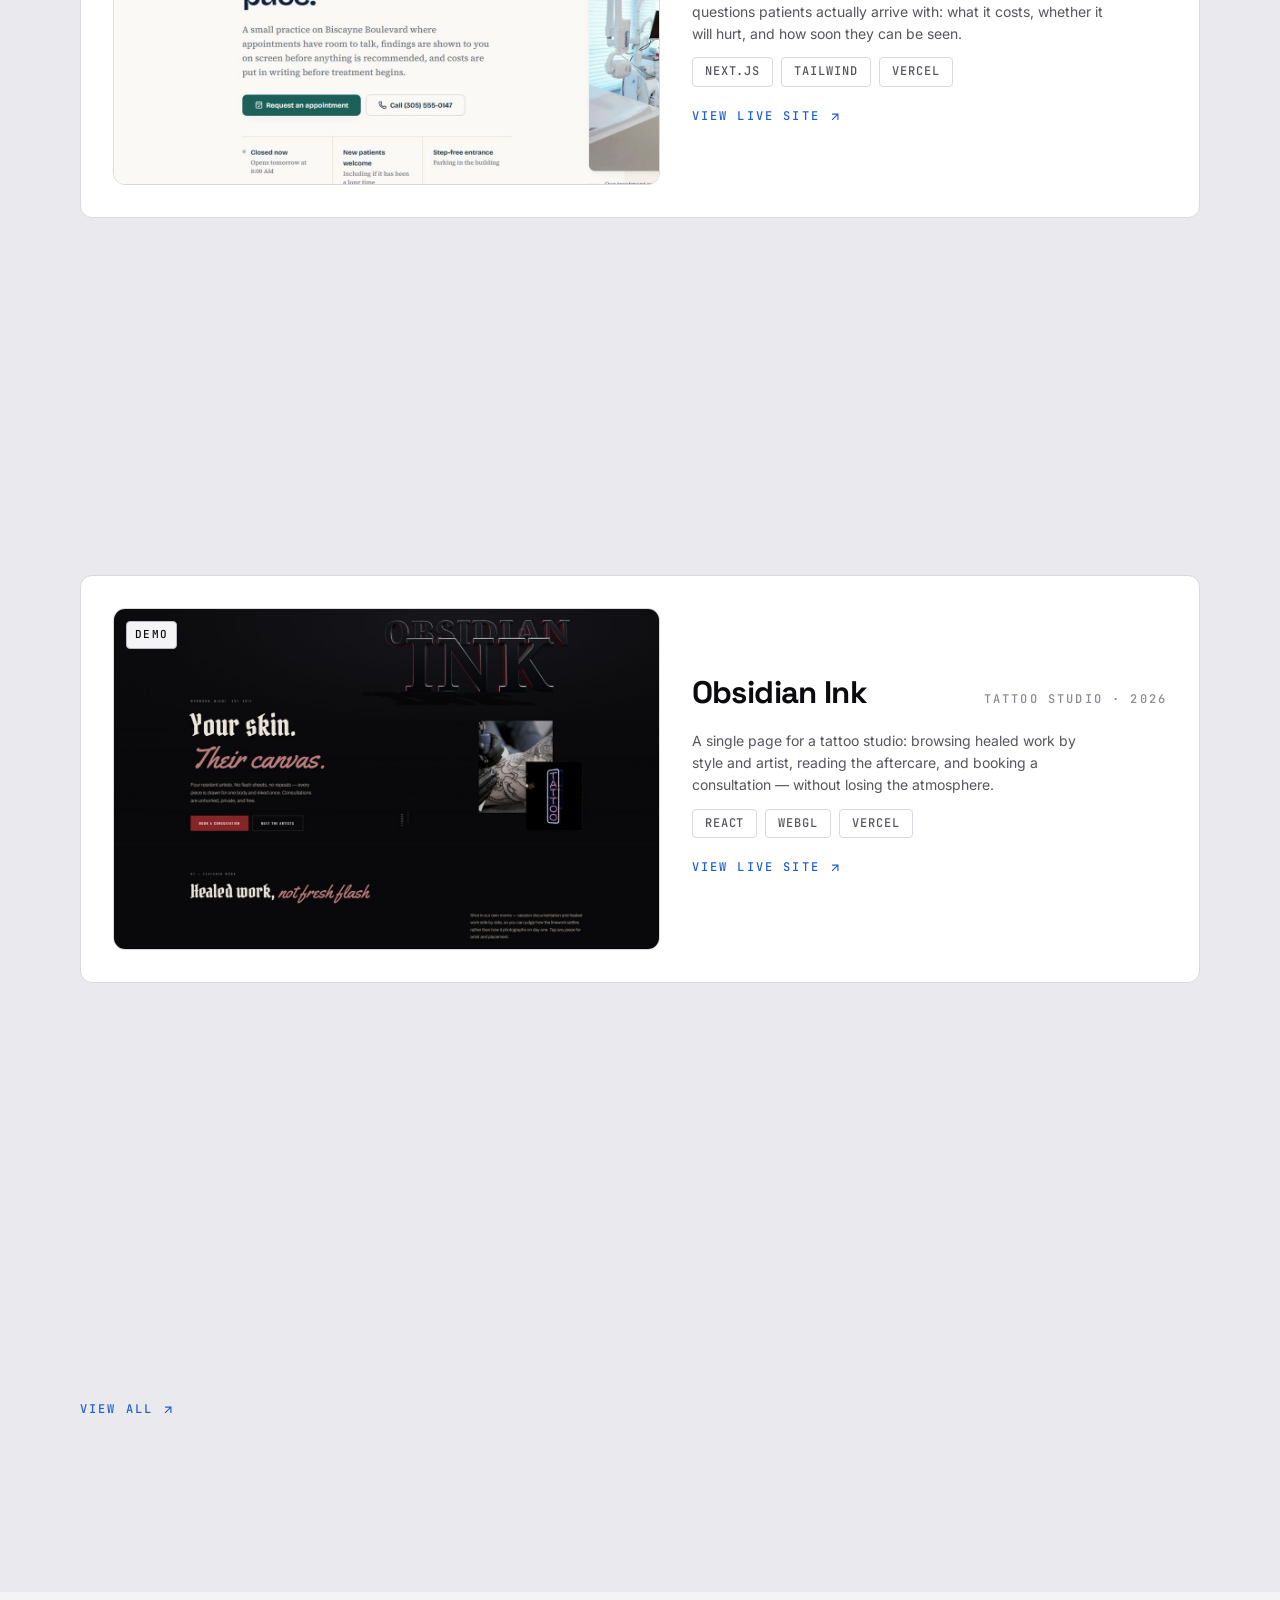
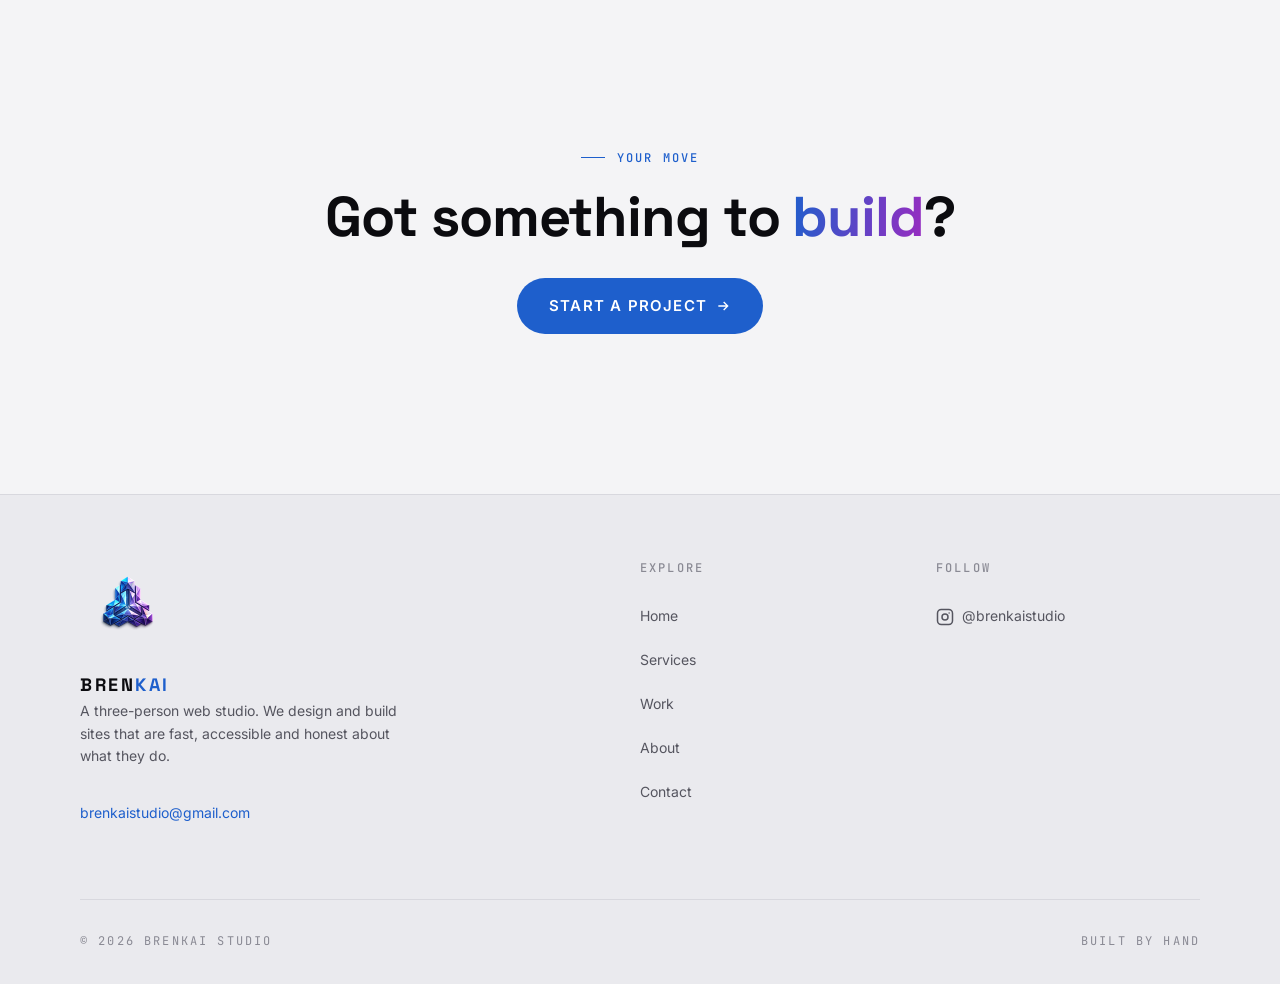
==== commit 0edb3300: "Add Alta Vaca Grill, the first real client project The studio has shipped client work. That changes " ====
--- a/index.html
+++ b/index.html
@@ -210,8 +210,8 @@
     <div class="container">
       <div class="section__head">
         <p class="kicker">Selected work</p>
-        <h2 class="display-md">Concept <span class="grad">pieces</span></h2>
-        <p class="lede" style="margin-top: var(--sp-4)">We're a new studio, so everything below is a demonstration built in-house — not client work. Labelled as such, because pretending otherwise would be the opposite of the point.</p>
+        <h2 class="display-md">Selected <span class="grad">work</span></h2>
+        <p class="lede" style="margin-top: var(--sp-4)">One client project and two demonstrations we built in-house. The demos are labelled, because showing you both without saying which is which would be the opposite of the point.</p>
       </div>
 
       <!-- Sticky stack. --stack-i is the inline-style exception allowed by
@@ -220,7 +220,40 @@
            two would fight over the same property. -->
       <div class="stack">
 
+        <!-- Alta Vaca Grill — first real client project (D54). No DEMO badge:
+             that badge marks demonstrations, and putting it on client work
+             would misrepresent it. Atlas moved off the Home when this arrived
+             — it was the only invented case and the only one with no link. -->
         <div class="stack__item" style="--stack-i: 0">
+          <article class="project stack__card">
+            <div class="project__media">
+              <a class="project__media-link" href="https://www.altavaca.com/"
+                 target="_blank" rel="noopener noreferrer" tabindex="-1">
+                <img class="project__img" src="assets/img/work-altavaca.jpg" width="1200" height="900"
+                     alt="The Alta Vaca Grill home page: a headline reading Fire makes the difference, over a photograph of steak on a charcoal grill."
+                     loading="lazy" decoding="async">
+              </a>
+            </div>
+            <div>
+              <div class="project__foot">
+                <h3 class="project__name">Alta Vaca Grill</h3>
+                <span class="project__meta">Restaurant · 2026</span>
+              </div>
+              <p class="project__desc">A single page for an Argentine parrilla in Davie, Florida: menu, lunch specials, reviews and directions — plus online ordering and an English/Spanish switch.</p>
+              <div class="project__tags">
+                <span class="tag">Next.js</span><span class="tag">EN / ES</span><span class="tag">Online ordering</span>
+              </div>
+              <p class="project__live">
+                <a class="link" href="https://www.altavaca.com/" target="_blank" rel="noopener noreferrer">
+                  <span>View live site</span>
+                  <svg viewBox="0 0 24 24" fill="none" stroke="currentColor" stroke-width="2" aria-hidden="true"><path d="M7 17L17 7M7 7h10v10"/></svg>
+                </a>
+              </p>
+            </div>
+          </article>
+        </div>
+
+        <div class="stack__item" style="--stack-i: 1">
           <article class="project stack__card">
             <div class="project__media">
               <a class="project__media-link" href="https://brightsmile-dental-sage.vercel.app/"
@@ -250,7 +283,7 @@
           </article>
         </div>
 
-        <div class="stack__item" style="--stack-i: 1">
+        <div class="stack__item" style="--stack-i: 2">
           <article class="project stack__card">
             <div class="project__media">
               <a class="project__media-link" href="https://obsidian-ink-kappa.vercel.app/"
@@ -280,25 +313,6 @@
           </article>
         </div>
 
-        <div class="stack__item" style="--stack-i: 2">
-          <article class="project stack__card">
-            <div class="project__media">
-              <div class="project__placeholder" aria-hidden="true"><span>[Placeholder: image]</span></div>
-              <span class="project__badge">Demo</span>
-            </div>
-            <div>
-              <div class="project__foot">
-                <h3 class="project__name">Atlas</h3>
-                <span class="project__meta">Studio portfolio · 2026</span>
-              </div>
-              <p class="project__desc">A portfolio layout for a small practice — work first, words second, and a contact route visible from every screen.</p>
-              <div class="project__tags">
-                <span class="tag">Portfolio</span><span class="tag">UX design</span><span class="tag">Responsive</span>
-              </div>
-            </div>
-          </article>
-        </div>
-
       </div>
 
       <p style="margin-top: var(--sp-12)">
--- a/css/tokens.css
+++ b/css/tokens.css
@@ -80,7 +80,7 @@
   --hero-ease: cubic-bezier(.16, .78, .18, 1);
 
   /* --- Type ------------------------------------------------------------- */
-  --font-display: 'Archivo', 'Arial Black', system-ui, sans-serif;
+  --font-display: 'Space Grotesk', system-ui, sans-serif;
   --font-body:    'Inter', system-ui, -apple-system, 'Segoe UI', sans-serif;
   --font-mono:    'JetBrains Mono', ui-monospace, 'Cascadia Mono', monospace;
 
@@ -186,4 +186,4 @@
     --dur-slow: 0ms;
     --dur-reveal: 0ms;
   }
-}+}
--- a/css/base.css
+++ b/css/base.css
@@ -3,32 +3,29 @@
    ========================================================================== */
 
 /* --- Fonts ---------------------------------------------------------------
-   Self-hosted, no CDN. Place the .woff2 files in assets/fonts/.
-   See assets/fonts/README.md for exactly which files to download.
-   Until they exist the stacks in tokens.css fall back to system fonts and
-   the site stays fully usable.
+   Self-hosted, no CDN. Variable WOFF2 files live in assets/fonts/.
    ------------------------------------------------------------------------ */
 
 @font-face {
-  font-family: 'Archivo';
-  src: url('../assets/fonts/archivo-variable.woff2') format('woff2-variations');
-  font-weight: 700 900;
+  font-family: 'Space Grotesk';
+  src: url('../assets/fonts/space-grotesk-variable.woff2') format('woff2');
+  font-weight: 300 700;
   font-style: normal;
   font-display: swap;
 }
 
 @font-face {
   font-family: 'Inter';
-  src: url('../assets/fonts/inter-variable.woff2') format('woff2-variations');
-  font-weight: 400 600;
+  src: url('../assets/fonts/inter-variable.woff2') format('woff2');
+  font-weight: 100 900;
   font-style: normal;
   font-display: swap;
 }
 
 @font-face {
   font-family: 'JetBrains Mono';
-  src: url('../assets/fonts/jetbrains-mono-variable.woff2') format('woff2-variations');
-  font-weight: 400 500;
+  src: url('../assets/fonts/jetbrains-mono-variable.woff2') format('woff2');
+  font-weight: 100 800;
   font-style: normal;
   font-display: swap;
 }
@@ -104,7 +101,7 @@
 .display-xl,
 .display-lg {
   font-size: var(--fs-display-lg);
-  font-weight: 900;
+  font-weight: 700;
   line-height: var(--lh-display);
   letter-spacing: var(--ls-display);
   text-transform: uppercase;
@@ -114,14 +111,14 @@
 
 .display-md {
   font-size: var(--fs-display-md);
-  font-weight: 800;
+  font-weight: 700;
   line-height: var(--lh-heading);
   letter-spacing: var(--ls-heading);
 }
 
 .heading {
   font-size: var(--fs-heading);
-  font-weight: 800;
+  font-weight: 700;
   line-height: var(--lh-heading);
   letter-spacing: var(--ls-heading);
 }
--- a/css/layout.css
+++ b/css/layout.css
@@ -86,7 +86,7 @@
 .wordmark__name {
   display: block;
   font-family: var(--font-display);
-  font-weight: 900;
+  font-weight: 700;
   font-size: 1.125rem;
   letter-spacing: 0.14em;
   text-transform: uppercase;
@@ -224,7 +224,7 @@
   .nav__link {
     font-family: var(--font-display);
     font-size: var(--fs-display-md);
-    font-weight: 800;
+    font-weight: 700;
     letter-spacing: var(--ls-heading);
     text-transform: none;
     color: var(--text-title);
--- a/css/components.css
+++ b/css/components.css
@@ -154,7 +154,7 @@
 .numbered__num {
   font-family: var(--font-display);
   font-size: var(--fs-heading);
-  font-weight: 900;
+  font-weight: 700;
   color: var(--text-decor);
   line-height: 1;
 }
@@ -315,7 +315,7 @@
 .project__name {
   font-family: var(--font-display);
   font-size: var(--fs-heading);
-  font-weight: 800;
+  font-weight: 700;
   letter-spacing: var(--ls-heading);
   color: var(--text-title);
 }
@@ -436,7 +436,7 @@
 .marquee__item {
   font-family: var(--font-display);
   font-size: var(--fs-marquee);
-  font-weight: 800;
+  font-weight: 700;
   letter-spacing: var(--ls-heading);
   text-transform: uppercase;
   color: var(--text-title);
--- a/css/pages.css
+++ b/css/pages.css
@@ -137,7 +137,7 @@
 .stats__num {
   font-family: var(--font-display);
   font-size: var(--fs-display-md);
-  font-weight: 900;
+  font-weight: 700;
   line-height: 1;
   color: var(--action);
 }
@@ -206,7 +206,7 @@
   display: none;
   font-family: var(--font-display);
   font-size: 22vw;
-  font-weight: 900;
+  font-weight: 700;
   line-height: 0.8;
   letter-spacing: var(--ls-display);
   text-transform: uppercase;
--- a/css/hero.css
+++ b/css/hero.css
@@ -52,9 +52,7 @@
   margin-bottom: var(--sp-6);
   font-size: var(--fs-display-xl);          /* fallback, no container queries */
   /* 15cqw, not 16: the binding word is "properly." at 9 characters, and at
-     16cqw it cleared a 320px column by only 10px. That was measured with the
-     system fallback font — Archivo is not installed yet (pendência #16) and
-     will change the metrics. Re-measure the tightest width once it lands. */
+     16cqw it cleared a 320px column by only 10px. */
   /* Floor is 2.5rem, not the 2.75rem design.md gives for display-xl. At
      2.75rem the headline cleared a 265px column by 10px — 4% — and that
      floor was written when the hero ran full width, before the mock took
@@ -413,4 +411,3 @@
      be reset here or the mock renders empty. */
   .hero-demo__premium { opacity: 1; transform: none; filter: none; }
 }
-  
